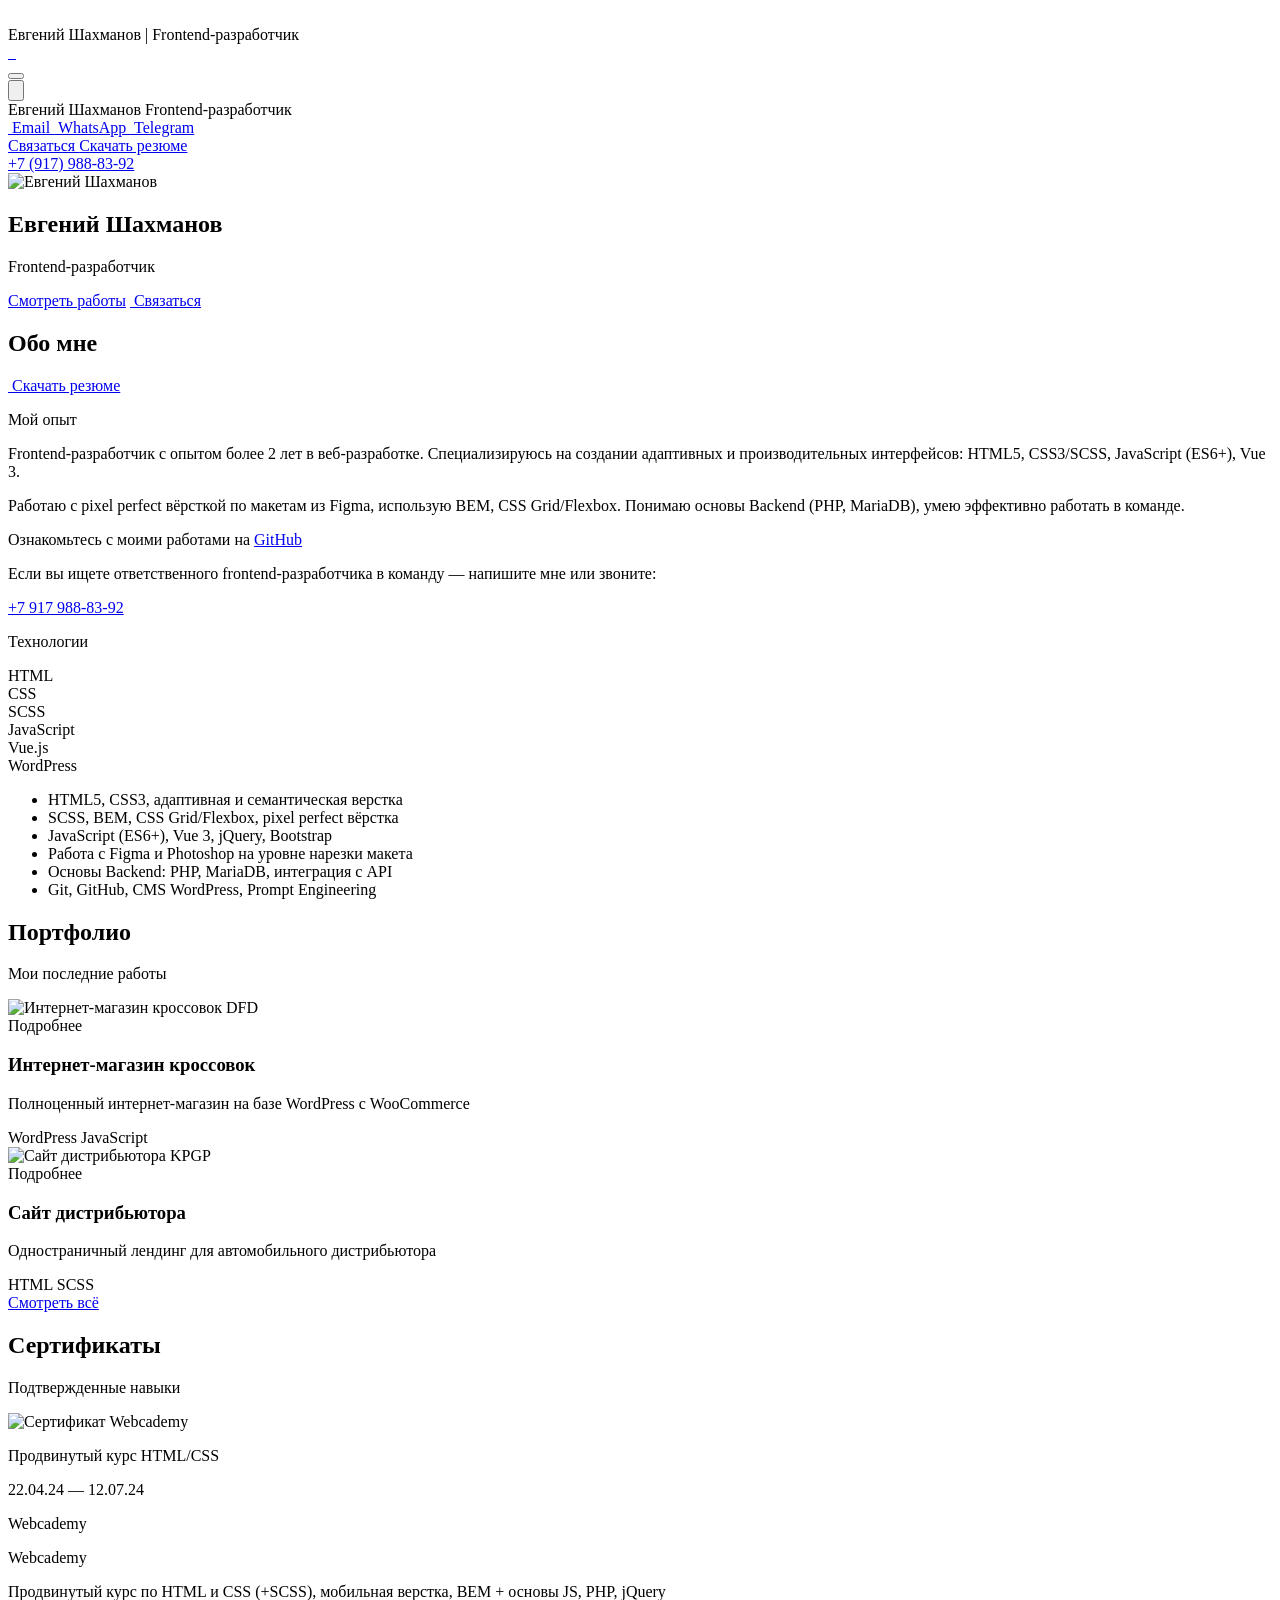
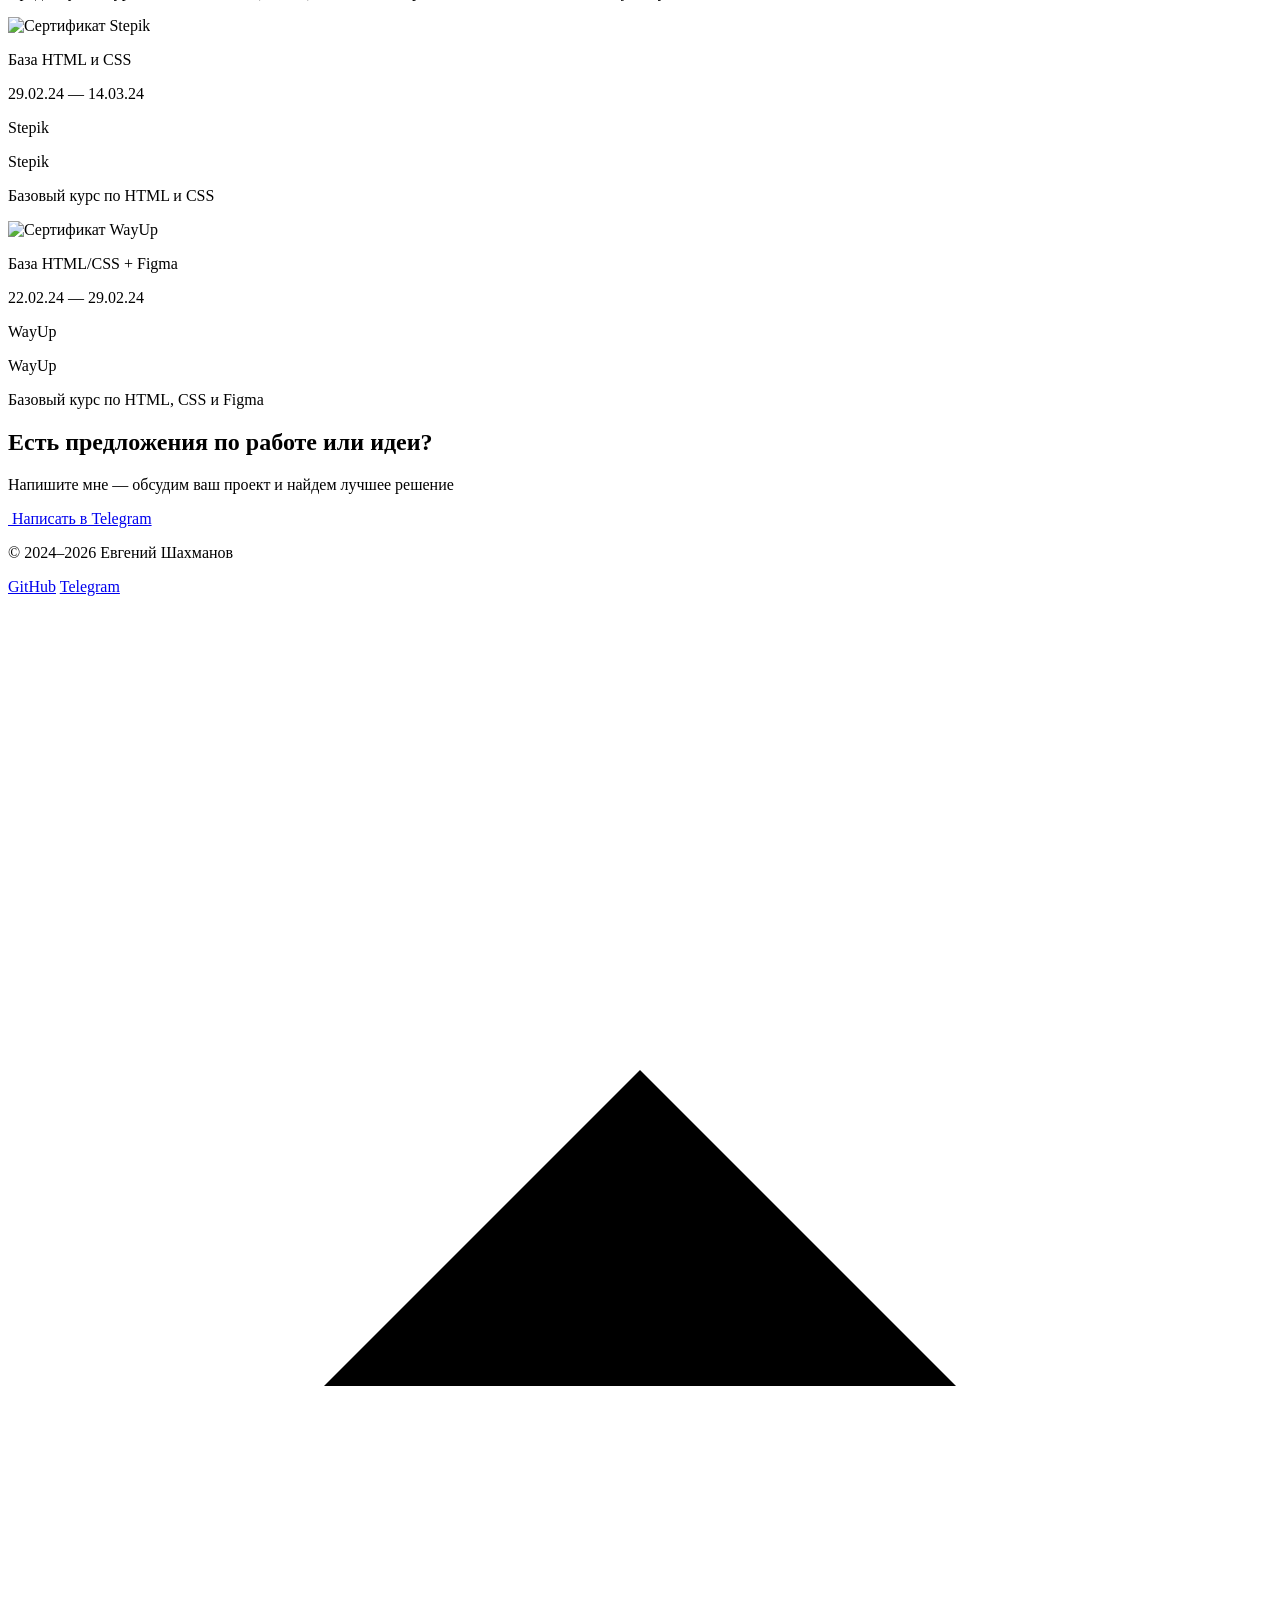
==== index.html @ df3e8de0 "Move portfolio page under demos Made-with: Cursor" ====
<!DOCTYPE html>
<html lang="ru">

<head>
    <meta charset="UTF-8">
    <meta name="viewport" content="width=device-width, initial-scale=1.0">
    <title>Евгений Шахманов | Frontend-разработчик</title>
    <link rel="stylesheet" href="./css/main.css">
    <link rel="icon" type="image/x-icon" href="./img/favicons/favicon.svg">
    <link rel="apple-touch-icon" sizes="180x180" href="./img/favicons/apple-touch-icon.png">
    <meta name="description"
        content="Портфолио frontend-разработчика Евгения Шахманова. Создание сайтов на HTML, CSS, JavaScript и WordPress.">
</head>

<body class="sticky-footer">

    <!-- Header -->
    <header class="header" id="top">
        <div class="container">
            <div class="header-row">
                <div class="header__logo">
                    <img src="./img/favicons/favicon.svg" alt="" class="header__icon">
                    <div class="header__text">
                        <span class="header__name">Евгений Шахманов</span>
                        <span class="header__divider">|</span>
                        <span class="header__role">Frontend-разработчик</span>
                    </div>
                </div>
                <div class="header__socials">
                    <a href="mailto:pudkovee@yandex.ru" target="_blank" aria-label="Email">
                        <img src="./img/icons/email.svg" alt="">
                    </a>
                    <a href="https://wa.me/89179888392" target="_blank" aria-label="WhatsApp">
                        <img src="./img/icons/whatsapp.svg" alt="">
                    </a>
                    <a href="https://t.me/pudkove" target="_blank" aria-label="Telegram">
                        <img src="./img/icons/telegram.svg" alt="">
                    </a>
                </div>
                <button class="burger" id="burgerBtn" aria-label="Открыть меню" aria-expanded="false">
                    <span></span>
                    <span></span>
                    <span></span>
                </button>
            </div>
        </div>
    </header>

    <!-- Мобильное меню -->
    <nav class="mobile-menu" id="mobileMenu" aria-hidden="true">
        <div class="mobile-menu__backdrop" id="menuBackdrop"></div>
        <div class="mobile-menu__content">
            <button class="mobile-menu__close" id="mobileMenuClose" aria-label="Закрыть меню">
                <svg viewBox="0 0 24 24" xmlns="http://www.w3.org/2000/svg">
                    <line x1="18" y1="6" x2="6" y2="18"></line>
                    <line x1="6" y1="6" x2="18" y2="18"></line>
                </svg>
            </button>
            <div class="mobile-menu__header">
                <span class="mobile-menu__name">Евгений Шахманов</span>
                <span class="mobile-menu__role">Frontend-разработчик</span>
            </div>
            <div class="mobile-menu__socials">
                <a href="mailto:pudkovee@yandex.ru" class="mobile-menu__link">
                    <img src="./img/icons/email.svg" alt="">
                    Email
                </a>
                <a href="https://wa.me/89179888392" target="_blank" class="mobile-menu__link">
                    <img src="./img/icons/whatsapp.svg" alt="">
                    WhatsApp
                </a>
                <a href="https://t.me/pudkove" target="_blank" class="mobile-menu__link">
                    <img src="./img/icons/telegram.svg" alt="">
                    Telegram
                </a>
            </div>
            <div class="mobile-menu__actions">
                <a href="https://t.me/pudkove" target="_blank" class="btn-blue">
                    Связаться
                </a>
                <a href="./resume.pdf" download class="btn-outline mobile-resume-btn" target="_blank">
                    Скачать резюме
                </a>
            </div>
            <div class="mobile-menu__phone">
                <a href="tel:+79179888392">+7 (917) 988-83-92</a>
            </div>
        </div>
    </nav>

    <main class="main">
        <!-- Hero -->
        <section class="hero">
            <div class="container">
                <div class="hero__content">
                    <img src="./img/avatar.jpg" alt="Евгений Шахманов" class="hero__avatar">
                    <h1 class="hero__name">Евгений Шахманов</h1>
                    <p class="hero__role">Frontend-разработчик</p>
                    <p class="hero__tagline" id="heroTagline"></p>
                    <div class="hero__actions">
                        <a href="#portfolio" class="btn-blue">Смотреть работы</a>
                        <a href="https://t.me/pudkove" target="_blank" class="btn-outline">
                            <img src="./img/icons/telegram.svg" alt="">
                            Связаться
                        </a>
                    </div>
                </div>
            </div>
        </section>

        <!-- About -->
        <section class="about" id="about">
            <div class="container">
                <div class="about__header-row animate-on-scroll">
                    <h2 class="about__title title">Обо мне</h2>
                    <a href="./resume.pdf" class="btn-resume" target="_blank" download>
                        <img src="./img/icons/resume.svg" alt="">
                        Скачать резюме
                    </a>
                </div>
                <div class="about__content">
                    <div class="about__card animate-on-scroll">
                        <p class="about__subtitle">Мой опыт</p>
                        <div class="about__text">
                            <p>Frontend-разработчик с опытом более 2 лет в веб-разработке. Специализируюсь на создании
                                адаптивных и производительных интерфейсов: HTML5, CSS3/SCSS, JavaScript (ES6+), Vue 3.
                            </p>
                            <p>Работаю с pixel perfect вёрсткой по макетам из Figma, использую BEM, CSS Grid/Flexbox.
                                Понимаю основы Backend (PHP, MariaDB), умею эффективно работать в команде.</p>
                            <p>Ознакомьтесь с моими работами на <a href="https://github.com/EvgenyWeb64"
                                    target="_blank">GitHub</a></p>
                            <p>Если вы ищете ответственного frontend-разработчика в команду — напишите
                                мне или звоните:</p>
                            <p>
                                <a href="tel:+79179888392">+7 917 988-83-92</a>
                            </p>
                        </div>
                    </div>
                    <div class="about__card about__card--skills animate-on-scroll">
                        <p class="about__subtitle">Технологии</p>
                        <div class="about__specs">
                            <div class="spec__item spec__item--html">HTML</div>
                            <div class="spec__item spec__item--css">CSS</div>
                            <div class="spec__item spec__item--scss">SCSS</div>
                            <div class="spec__item spec__item--js">JavaScript</div>
                            <div class="spec__item spec__item--vue">Vue.js</div>
                            <div class="spec__item spec__item--wp">WordPress</div>
                        </div>
                        <ul class="about__skills-list">
                            <li>HTML5, CSS3, адаптивная и семантическая верстка</li>
                            <li>SCSS, BEM, CSS Grid/Flexbox, pixel perfect вёрстка</li>
                            <li>JavaScript (ES6+), Vue 3, jQuery, Bootstrap</li>
                            <li>Работа с Figma и Photoshop на уровне нарезки макета</li>
                            <li>Основы Backend: PHP, MariaDB, интеграция с API</li>
                            <li>Git, GitHub, CMS WordPress, Prompt Engineering</li>
                        </ul>
                    </div>
                </div>
            </div>
        </section>

        <!-- Portfolio -->
        <section class="portfolio" id="portfolio">
            <div class="container">
                <div class="portfolio__header animate-on-scroll">
                    <h2 class="portfolio__title title">Портфолио</h2>
                    <p class="section-subtitle">Мои последние работы</p>
                </div>
                <div class="portfolio__grid">
                    <!-- DFD -->
                    <a data-modal-target="modal-dfd" class="project-card animate-on-scroll">
                        <div class="project-card__header">
                            <div class="project-card__img">
                                <img src="./img/portfolio/dfd.jpg" alt="Интернет-магазин кроссовок DFD">
                            </div>
                            <div class="project-card__overlay">
                                <span class="project-card__badge">Подробнее</span>
                            </div>
                        </div>
                        <div class="project-card__body">
                            <h3 class="project-card__title">Интернет-магазин кроссовок</h3>
                            <p class="project-card__desc">Полноценный интернет-магазин на базе WordPress с WooCommerce
                            </p>
                            <div class="project-card__tags">
                                <span class="tag">WordPress</span>
                                <span class="tag">JavaScript</span>
                            </div>
                        </div>
                    </a>

                    <!-- KPGP -->
                    <a data-modal-target="modal-kpgp" class="project-card animate-on-scroll">
                        <div class="project-card__header">
                            <div class="project-card__img">
                                <img src="./img/portfolio/kpgp.jpg" alt="Сайт дистрибьютора KPGP">
                            </div>
                            <div class="project-card__overlay">
                                <span class="project-card__badge">Подробнее</span>
                            </div>
                        </div>
                        <div class="project-card__body">
                            <h3 class="project-card__title">Сайт дистрибьютора</h3>
                            <p class="project-card__desc">Одностраничный лендинг для автомобильного дистрибьютора</p>
                            <div class="project-card__tags">
                                <span class="tag">HTML</span>
                                <span class="tag">SCSS</span>
                            </div>
                        </div>
                    </a>
                </div>

                <div class="portfolio__actions">
                    <a href="./demos/index.html" class="btn-outline">Смотреть всё</a>
                </div>
            </div>
        </section>

        <!-- Certificates -->
        <section class="certificates" id="certificates">
            <div class="container">
                <div class="certificates__header animate-on-scroll">
                    <h2 class="certificates__title title">Сертификаты</h2>
                    <p class="section-subtitle">Подтвержденные навыки</p>
                </div>
                <div class="certificates__grid">
                    <!-- Webcademy -->
                    <div class="certificate-card animate-on-scroll" data-modal-target="modal-webcademy">
                        <div class="certificate-card__img">
                            <img src="./img/certificates/webcademy.png" alt="Сертификат Webcademy">
                            <div class="certificate-card__overlay">
                                <p class="certificate-card__name">Продвинутый курс HTML/CSS</p>
                                <p class="certificate-card__date">22.04.24 — 12.07.24</p>
                                <p class="certificate-card__school">Webcademy</p>
                            </div>
                        </div>
                        <div class="certificate-card__body">
                            <p class="certificate-card__school-name">Webcademy</p>
                            <p class="certificate-card__desc">Продвинутый курс по HTML и CSS (+SCSS), мобильная верстка,
                                BEM + основы JS, PHP, jQuery</p>
                        </div>
                    </div>

                    <!-- Stepik -->
                    <div class="certificate-card animate-on-scroll" data-modal-target="modal-stepik">
                        <div class="certificate-card__img">
                            <img src="./img/certificates/stepik.jpg" alt="Сертификат Stepik">
                            <div class="certificate-card__overlay">
                                <p class="certificate-card__name">База HTML и CSS</p>
                                <p class="certificate-card__date">29.02.24 — 14.03.24</p>
                                <p class="certificate-card__school">Stepik</p>
                            </div>
                        </div>
                        <div class="certificate-card__body">
                            <p class="certificate-card__school-name">Stepik</p>
                            <p class="certificate-card__desc">Базовый курс по HTML и CSS</p>
                        </div>
                    </div>

                    <!-- WayUp -->
                    <div class="certificate-card animate-on-scroll" data-modal-target="modal-wayup">
                        <div class="certificate-card__img">
                            <img src="./img/certificates/wayup.jpg" alt="Сертификат WayUp">
                            <div class="certificate-card__overlay">
                                <p class="certificate-card__name">База HTML/CSS + Figma</p>
                                <p class="certificate-card__date">22.02.24 — 29.02.24</p>
                                <p class="certificate-card__school">WayUp</p>
                            </div>
                        </div>
                        <div class="certificate-card__body">
                            <p class="certificate-card__school-name">WayUp</p>
                            <p class="certificate-card__desc">Базовый курс по HTML, CSS и Figma</p>
                        </div>
                    </div>
                </div>
            </div>
        </section>

        <!-- CTA -->
        <section class="cta">
            <div class="container">
                <div class="cta__wrapper animate-on-scroll">
                    <div class="cta__content">
                        <h2 class="cta__title">Есть предложения по работе или идеи?</h2>
                        <p class="cta__text">Напишите мне — обсудим ваш проект и найдем лучшее решение</p>
                        <a href="https://t.me/pudkove" target="_blank" class="btn-blue">
                            <img src="./img/btns/telegram.svg" alt="">
                            Написать в Telegram
                        </a>
                    </div>
                </div>
            </div>
        </section>
    </main>

    <!-- Footer -->
    <footer class="footer">
        <div class="container">
            <div class="footer__content">
                <p class="footer__copyright">© 2024–2026 Евгений Шахманов</p>
                <div class="footer__links">
                    <a href="https://github.com/EvgenyWeb64" target="_blank">GitHub</a>
                    <a href="https://t.me/pudkove" target="_blank">Telegram</a>
                </div>
            </div>
        </div>
    </footer>

    <!-- Модальные окна -->

    <!-- Modal: KPGP -->
    <div class="modal" id="modal-kpgp" data-original-parent="body" style="display: none;">
        <div class="modal__img">
            <img src="./img/portfolio/kpgp.jpg" alt="KPGP">
        </div>
        <div class="modal__content">
            <h2 class="modal__title">Сайт дистрибьютора KPGP</h2>
            <div class="modal__text">
                <p>Верстка лендинга. Одностраничный сайт для дистрибьютора автомобильных запчастей.</p>
                <p>Форма обратной связи, использование flex-box, адаптация под мобильные устройства.</p>
            </div>
            <div class="modal__tags">
                <span class="tag">HTML</span>
                <span class="tag">SCSS</span>
            </div>
            <div class="modal__btns">
                <a href="https://kpgp.net" target="_blank" class="btn-link">
                    <img src="./img/icons/link.svg" alt="">
                    Смотреть демо
                </a>
                <a href="https://github.com/EvgenyWeb64/kpgp" target="_blank" class="btn-link">
                    <img src="./img/icons/github.svg" alt="">
                    GitHub проекта
                </a>
            </div>
        </div>
    </div>

    <!-- Modal: DFD -->
    <div class="modal" id="modal-dfd" data-original-parent="body" style="display: none;">
        <div class="modal__img">
            <img src="./img/portfolio/dfd.jpg" alt="DFD">
        </div>
        <div class="modal__content">
            <h2 class="modal__title">Интернет-магазин кроссовок и одежды</h2>
            <div class="modal__text">
                <p>Полная настройка интернет-магазина на базе WordPress, подключение WooCommerce.</p>
                <p>Настройка хостинга, подключение SSL-сертификата, настройка почты и автоматической отправки сообщений,
                    настройка платежей и доставки, загрузка и настройка каталога товаров, настройка страниц через
                    Elementor, работа с плагинами, дополнительная настройка функционала через скрипты JS.</p>
            </div>
            <div class="modal__tags">
                <span class="tag">WordPress</span>
                <span class="tag">JavaScript</span>
            </div>
            <div class="modal__btns">
                <a href="https://dfdmarket.ru" target="_blank" class="btn-link">
                    <img src="./img/icons/link.svg" alt="">
                    Смотреть демо
                </a>
            </div>
        </div>
    </div>

    <!-- Modal: Webcademy -->
    <div class="modal modal--certificate" id="modal-webcademy" data-original-parent="body" style="display: none;">
        <div class="modal__img">
            <img src="./img/certificates/webcademy.png" alt="Webcademy">
        </div>
    </div>

    <!-- Modal: Stepik -->
    <div class="modal modal--certificate" id="modal-stepik" data-original-parent="body" style="display: none;">
        <div class="modal__img">
            <img src="./img/certificates/stepik.jpg" alt="Stepik">
        </div>
    </div>

    <!-- Modal: WayUp -->
    <div class="modal modal--certificate" id="modal-wayup" data-original-parent="body" style="display: none;">
        <div class="modal__img">
            <img src="./img/certificates/wayup.jpg" alt="WayUp">
        </div>
    </div>

    <!-- Кнопка НАВЕРХ -->
    <a href="#top" class="top-link" id="scrollToTopBtn" aria-label="Наверх">
        <svg viewBox="0 0 24 24" xmlns="http://www.w3.org/2000/svg">
            <polyline points="18 15 12 9 6 15"></polyline>
        </svg>
    </a>

    <!-- Скрипты -->
    <script src="./js/scrollToTop.js"></script>
    <script src="./js/main.js"></script>

</body>

</html>
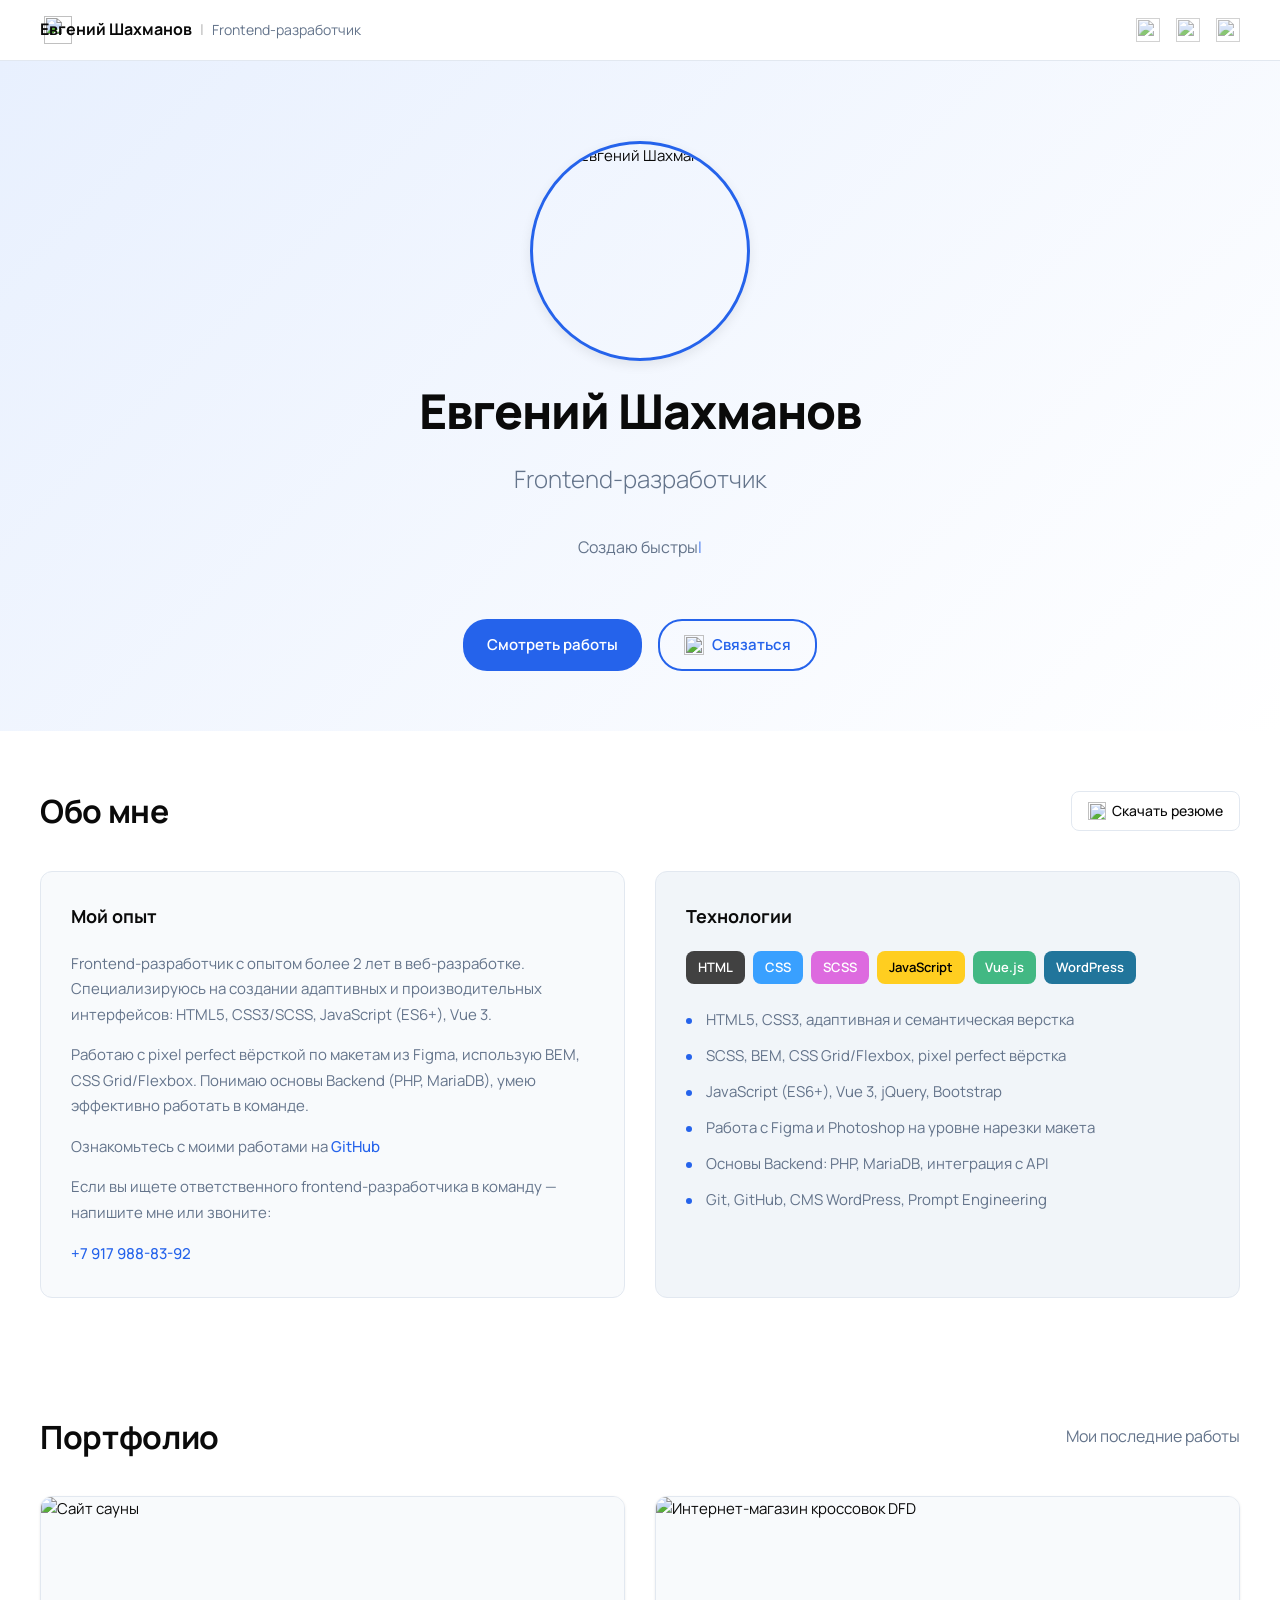
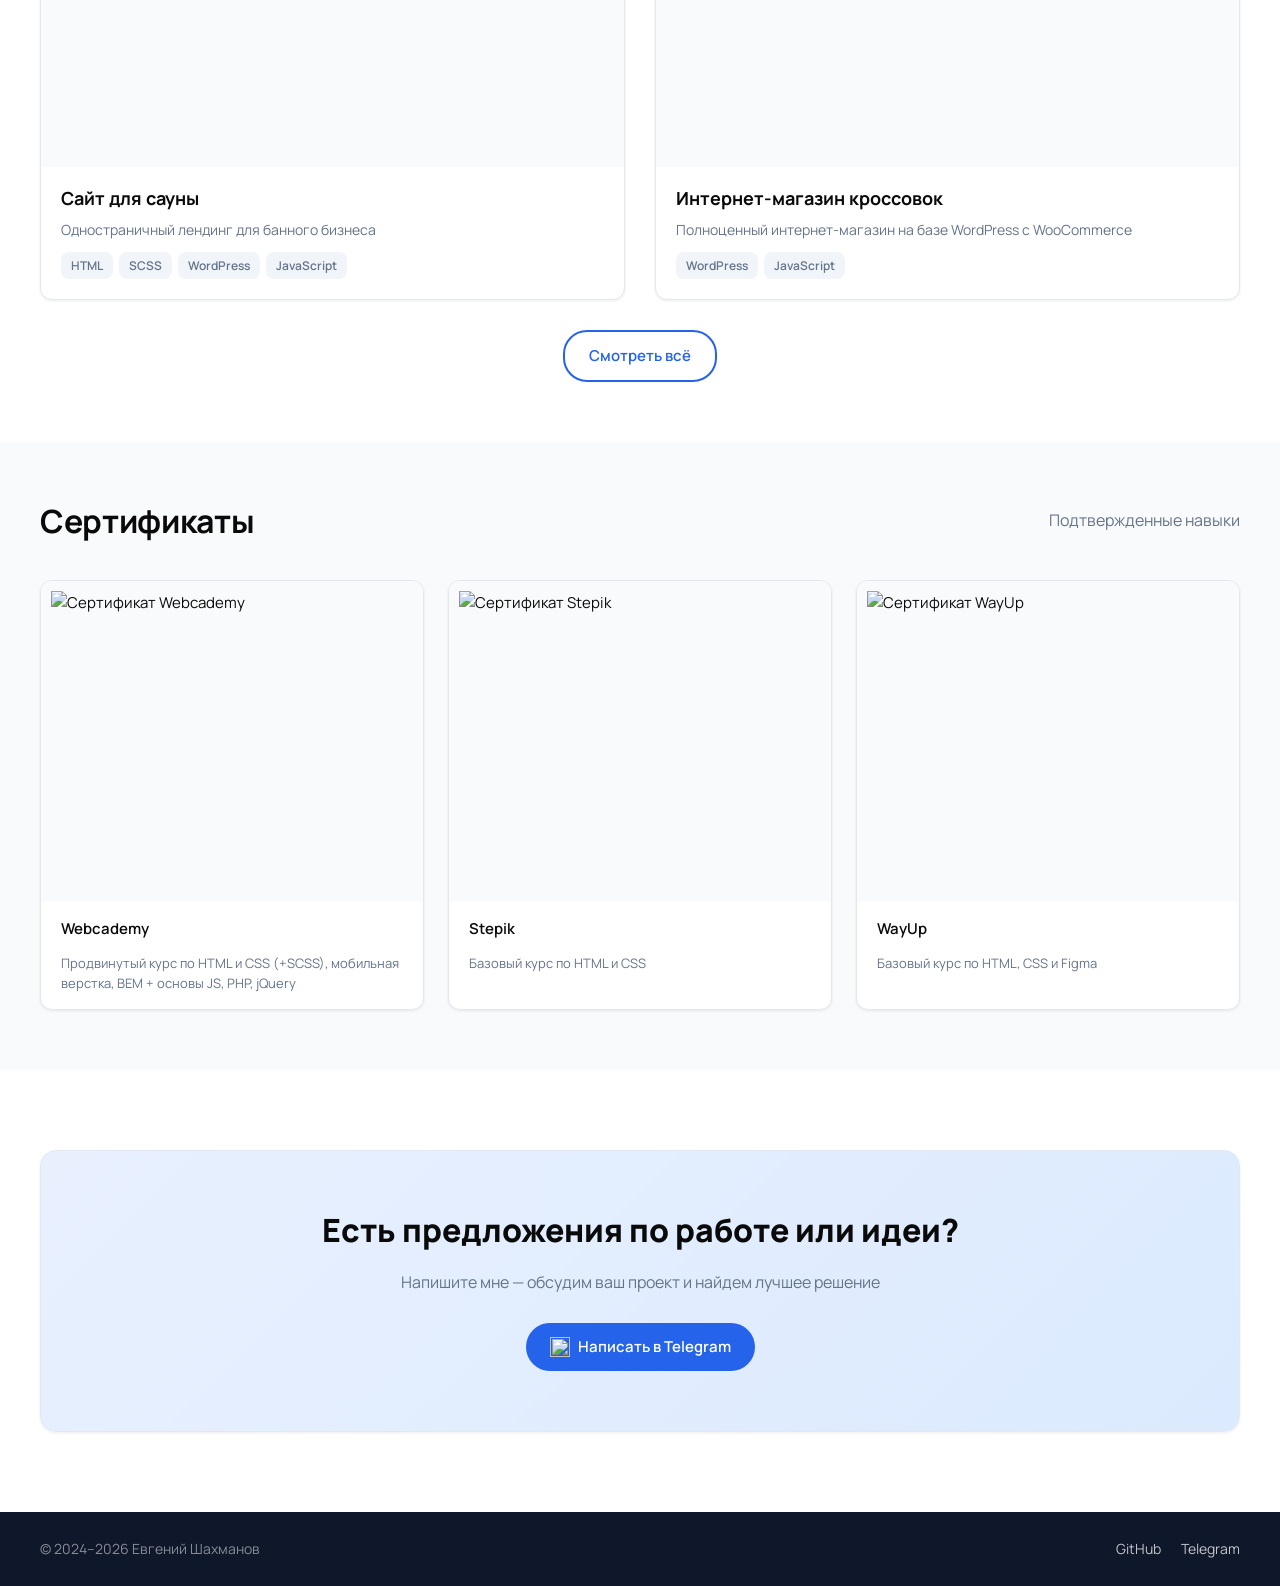
==== commit a66a60d9: "Небольшие визуальные правки и fix ьщбильного меню" ====
--- a/index.html
+++ b/index.html
@@ -18,14 +18,14 @@
     <header class="header" id="top">
         <div class="container">
             <div class="header-row">
-                <div class="header__logo">
+                <a href="../index.html" class="header__logo">
                     <img src="./img/favicons/favicon.svg" alt="" class="header__icon">
                     <div class="header__text">
                         <span class="header__name">Евгений Шахманов</span>
                         <span class="header__divider">|</span>
                         <span class="header__role">Frontend-разработчик</span>
                     </div>
-                </div>
+                </a>
                 <div class="header__socials">
                     <a href="mailto:pudkovee@yandex.ru" target="_blank" aria-label="Email">
                         <img src="./img/icons/email.svg" alt="">
@@ -78,12 +78,12 @@
                 <a href="https://t.me/pudkove" target="_blank" class="btn-blue">
                     Связаться
                 </a>
-                <a href="./resume.pdf" download class="btn-outline mobile-resume-btn" target="_blank">
+                <a href="./resume.pdf" target="_blank" class="btn-outline mobile-resume-btn" target="_blank">
                     Скачать резюме
                 </a>
             </div>
             <div class="mobile-menu__phone">
-                <a href="tel:+79179888392">+7 (917) 988-83-92</a>
+                <a href="tel:+79179888392">+7 917 988-83-92</a>
             </div>
         </div>
     </nav>
@@ -113,7 +113,7 @@
             <div class="container">
                 <div class="about__header-row animate-on-scroll">
                     <h2 class="about__title title">Обо мне</h2>
-                    <a href="./resume.pdf" class="btn-resume" target="_blank" download>
+                    <a href="./resume.pdf" class="btn-resume" target="_blank">
                         <img src="./img/icons/resume.svg" alt="">
                         Скачать резюме
                     </a>
@@ -167,6 +167,28 @@
                     <p class="section-subtitle">Мои последние работы</p>
                 </div>
                 <div class="portfolio__grid">
+                    <!-- KPGP -->
+                    <a data-modal-target="modal-sauna" class="project-card animate-on-scroll">
+                        <div class="project-card__header">
+                            <div class="project-card__img">
+                                <img src="./img/portfolio/sauna.jpg" alt="Сайт сауны">
+                            </div>
+                            <div class="project-card__overlay">
+                                <span class="project-card__badge">Подробнее</span>
+                            </div>
+                        </div>
+                        <div class="project-card__body">
+                            <h3 class="project-card__title">Сайт для сауны</h3>
+                            <p class="project-card__desc">Одностраничный лендинг для банного бизнеса</p>
+                            <div class="project-card__tags">
+                                <span class="tag">HTML</span>
+                                <span class="tag">SCSS</span>
+                                <span class="tag">WordPress</span>
+                                <span class="tag">JavaScript</span>
+                            </div>
+                        </div>
+                    </a>
+
                     <!-- DFD -->
                     <a data-modal-target="modal-dfd" class="project-card animate-on-scroll">
                         <div class="project-card__header">
@@ -189,7 +211,7 @@
                     </a>
 
                     <!-- KPGP -->
-                    <a data-modal-target="modal-kpgp" class="project-card animate-on-scroll">
+                    <!-- <a data-modal-target="modal-kpgp" class="project-card animate-on-scroll">
                         <div class="project-card__header">
                             <div class="project-card__img">
                                 <img src="./img/portfolio/kpgp.jpg" alt="Сайт дистрибьютора KPGP">
@@ -206,7 +228,7 @@
                                 <span class="tag">SCSS</span>
                             </div>
                         </div>
-                    </a>
+                    </a> -->
                 </div>
 
                 <div class="portfolio__actions">
@@ -307,29 +329,29 @@
 
     <!-- Модальные окна -->
 
-    <!-- Modal: KPGP -->
-    <div class="modal" id="modal-kpgp" data-original-parent="body" style="display: none;">
+    <!-- Modal: Sauna -->
+    <div class="modal" id="modal-sauna" data-original-parent="body" style="display: none;">
         <div class="modal__img">
-            <img src="./img/portfolio/kpgp.jpg" alt="KPGP">
+            <img src="./img/portfolio/sauna.jpg" alt="Сауна Легкий пар">
         </div>
         <div class="modal__content">
-            <h2 class="modal__title">Сайт дистрибьютора KPGP</h2>
+            <h2 class="modal__title">Сайт для сауны</h2>
             <div class="modal__text">
-                <p>Верстка лендинга. Одностраничный сайт для дистрибьютора автомобильных запчастей.</p>
-                <p>Форма обратной связи, использование flex-box, адаптация под мобильные устройства.</p>
+                <p>Верстка лендинга. Одностраничный сайт для для банного бизнеса.</p>
+                <p>Верстка страницы по макету из Figma. Форма обратной связи, использование flex-box, адаптация под
+                    мобильные устройства. Дальнейшая настройка сайта через WordPress - перенос верстки на движок,
+                    настройка админ панели для управления контентом на сайте. Базовая SEO оптимизация.</p>
             </div>
             <div class="modal__tags">
                 <span class="tag">HTML</span>
                 <span class="tag">SCSS</span>
+                <span class="tag">WordPress</span>
+                <span class="tag">JavaScript</span>
             </div>
             <div class="modal__btns">
-                <a href="https://kpgp.net" target="_blank" class="btn-link">
+                <a href="https://sauna9569796.ru/" target="_blank" class="btn-link">
                     <img src="./img/icons/link.svg" alt="">
                     Смотреть демо
-                </a>
-                <a href="https://github.com/EvgenyWeb64/kpgp" target="_blank" class="btn-link">
-                    <img src="./img/icons/github.svg" alt="">
-                    GitHub проекта
                 </a>
             </div>
         </div>
--- a/css/main.css
+++ b/css/main.css
@@ -0,0 +1 @@
+@import"https://fonts.googleapis.com/css?family=Manrope:300,400,500,600,700,800";*{padding:0px;margin:0px;border:none}*,*::before,*::after{box-sizing:border-box}a,a:link,a:visited{text-decoration:none}a:hover{text-decoration:none}aside,nav,footer,header,section,main{display:block}h1,h2,h3,h4,h5,h6,p{font-size:inherit;font-weight:inherit}ul,ul li{list-style:none}img{vertical-align:top}img,svg{max-width:100%;height:auto}address{font-style:normal}input,textarea,button,select{font-family:inherit;font-size:inherit;color:inherit;background-color:rgba(0,0,0,0)}input::-ms-clear{display:none}button,input[type=submit]{display:inline-block;box-shadow:none;background-color:rgba(0,0,0,0);background:none;cursor:pointer}input:focus,input:active,button:focus,button:active{outline:none}button::-moz-focus-inner{padding:0;border:0}label{cursor:pointer}legend{display:block}html{scroll-behavior:smooth;overflow-x:hidden}:root{--font-family: 'Manrope', sans-serif;--color-primary: #0a0a0a;--color-secondary: #64748b;--color-accent: #2563eb;--color-accent-hover: #1d4ed8;--color-bg: #ffffff;--color-bg-alt: #f8fafc;--color-bg-skills: #f1f5f9;--color-bg-cta: #f8fafc;--color-footer: #0f172a;--color-border: #e2e8f0;--color-tags: #64748b;--badge-html: #414141;--badge-css: #39a0ff;--badge-scss: #dd6adf;--badge-js: #ffce20;--badge-wp: #21759b;--radius-sm: 8px;--radius-md: 12px;--radius-lg: 16px;--radius-xl: 24px;--shadow-sm: 0 1px 3px rgba(0, 0, 0, 0.08);--shadow-md: 0 4px 12px rgba(0, 0, 0, 0.08);--shadow-lg: 0 12px 40px rgba(0, 0, 0, 0.12);--shadow-hover: 0 8px 24px rgba(0, 0, 0, 0.12);--transition-fast: 0.15s ease;--transition-base: 0.25s ease;--transition-slow: 0.4s ease}body{font-family:var(--font-family);font-size:15px;line-height:1.6;color:var(--color-primary);background-color:var(--color-bg);-webkit-font-smoothing:antialiased;-moz-osx-font-smoothing:grayscale}a,a:link,a:visited{color:var(--color-accent);text-decoration:none;transition:color var(--transition-fast)}a:hover,a:link:hover,a:visited:hover{color:var(--color-accent-hover)}a:focus,button:focus{outline-offset:2px;outline:2px solid var(--color-accent);outline-style:auto}p+p{margin-top:1em}img{max-width:100%;height:auto;display:block}.container{max-width:1230px;padding:0 15px;margin:0 auto}@media(max-width: 1230px){.container{width:768px}}@media(max-width: 788px){.container{width:100%}}@media(max-width: 1230px){.container--tablet-fluid{width:auto}}@media(max-width: 788px){.container--mobile-fluid{width:auto}}html,body{min-height:100vh}.sticky-footer{display:flex;flex-direction:column}.footer{margin-top:auto}.header{padding:16px 0;background-color:var(--color-bg);border-bottom:1px solid var(--color-border);position:sticky;top:0;z-index:100;backdrop-filter:blur(8px);background-color:hsla(0,0%,100%,.95)}@media(max-width: 788px){.header{padding:12px 0}}.header-row{display:flex;justify-content:space-between;align-items:center;column-gap:30px}.header__logo{flex-shrink:0;display:flex;align-items:center;gap:10px}@media(max-width: 788px){.header__logo{padding-left:4px}}.header__icon{width:28px;height:28px;flex-shrink:0;display:block;max-width:none;max-height:none;margin-left:4px}.header__text{display:flex;align-items:baseline;gap:8px;opacity:0;transform:translateX(-10px);transition:opacity var(--transition-base),transform var(--transition-base);position:absolute;pointer-events:none}.header--scrolled .header__text{opacity:1;position:relative;pointer-events:all;transform:translateX(0)}@media(max-width: 788px){.header__text{display:none !important}}.header__name{font-weight:700;font-size:16px;line-height:1;color:var(--color-primary);white-space:nowrap}.header__divider{color:var(--color-primary);font-weight:400;opacity:.3}.header__role{font-size:14px;color:var(--color-secondary);font-weight:400;white-space:nowrap}@media(max-width: 788px){.header__role{font-size:13px}}.header__socials{display:flex;align-items:center;gap:16px}.header__socials img{width:24px;height:24px;transition:transform var(--transition-base),opacity var(--transition-fast);opacity:.7}.header__socials img:hover{transform:scale(1.1);opacity:1}@media(max-width: 788px){.header__socials{display:none}}.burger{display:none;flex-direction:column;justify-content:center;align-items:center;gap:5px;width:40px;height:40px;background:rgba(0,0,0,0);border:none;cursor:pointer;padding:8px;border-radius:var(--radius-sm);transition:background-color var(--transition-fast)}.burger:hover{background-color:var(--color-bg-alt)}.burger span{display:block;width:22px;height:2px;background-color:var(--color-primary);border-radius:2px;transition:transform var(--transition-base),opacity var(--transition-base)}.burger.burger--active span:nth-child(1){transform:translateY(7px) rotate(45deg)}.burger.burger--active span:nth-child(2){opacity:0}.burger.burger--active span:nth-child(3){transform:translateY(-7px) rotate(-45deg)}@media(max-width: 788px){.burger{display:flex}}.mobile-menu{position:fixed;inset:0;z-index:999;visibility:hidden;opacity:0;pointer-events:none;transition:visibility var(--transition-base),opacity var(--transition-base)}.mobile-menu.mobile-menu--active{visibility:visible;opacity:1;pointer-events:all}.mobile-menu__backdrop{position:absolute;inset:0;background-color:rgba(0,0,0,.5);backdrop-filter:blur(4px)}.mobile-menu__content{position:absolute;top:0;right:0;width:300px;max-width:85%;height:100%;background-color:var(--color-bg);box-shadow:var(--shadow-lg);padding:20px 24px 24px;display:flex;flex-direction:column;transform:translateX(100%);transition:transform var(--transition-base)}.mobile-menu--active .mobile-menu__content{transform:translateX(0)}.mobile-menu__close{position:absolute;top:16px;right:16px;width:36px;height:36px;display:flex;justify-content:center;align-items:center;background:rgba(0,0,0,0);border:none;cursor:pointer;padding:0}.mobile-menu__close svg{width:22px;height:22px;stroke:var(--color-secondary);stroke-width:2;stroke-linecap:round;transition:stroke var(--transition-fast)}.mobile-menu__close:hover svg{stroke:var(--color-primary)}.mobile-menu__header{display:flex;flex-direction:column;gap:4px;margin-top:36px;margin-bottom:32px;padding-bottom:20px;border-bottom:1px solid var(--color-border)}.mobile-menu__name{font-weight:700;font-size:18px;color:var(--color-primary)}.mobile-menu__role{font-size:14px;color:var(--color-secondary)}.mobile-menu__socials{display:flex;flex-direction:column;gap:4px;margin-bottom:24px}.mobile-menu__link{display:flex;align-items:center;gap:12px;padding:12px 14px;border-radius:var(--radius-sm);color:var(--color-primary);font-size:15px;font-weight:500;transition:background-color var(--transition-fast)}.mobile-menu__link:hover{background-color:var(--color-bg-alt)}.mobile-menu__link img{width:20px;height:20px}.mobile-menu__actions{display:flex;flex-direction:column;gap:10px;margin-bottom:32px}.mobile-menu__actions .btn-blue,.mobile-menu__actions .btn-outline{width:100%;justify-content:center}.mobile-menu__phone{margin-top:auto;text-align:center;padding-top:20px;border-top:1px solid var(--color-border)}.mobile-menu__phone a{font-size:16px;font-weight:600;color:var(--color-primary)}.mobile-resume-btn{padding:10px 20px;font-size:14px}.hero{padding:80px 0 60px;background:linear-gradient(135deg, #e8f0fe 0%, var(--color-bg) 100%)}@media(max-width: 1230px){.hero{padding:60px 0 40px}}@media(max-width: 788px){.hero{padding:40px 0 30px}}.hero__content{display:flex;flex-direction:column;align-items:center;text-align:center;gap:24px}.hero__avatar{width:220px;height:220px;border-radius:50%;object-fit:cover;border:3px solid var(--color-accent);box-shadow:var(--shadow-md)}.hero__name{font-size:48px;font-weight:800;line-height:1.1;letter-spacing:-0.02em}@media(max-width: 1230px){.hero__name{font-size:40px}}@media(max-width: 788px){.hero__name{font-size:32px}}.hero__role{font-size:24px;font-weight:300;color:var(--color-secondary);line-height:1.4}@media(max-width: 1230px){.hero__role{font-size:20px}}@media(max-width: 788px){.hero__role{font-size:18px}}.hero__tagline{font-size:16px;color:var(--color-secondary);max-width:500px;line-height:1.6;min-height:51.2px;opacity:0;transition:opacity .4s ease}.hero__tagline.typing{opacity:1}@media(max-width: 788px){.hero__tagline{font-size:15px;min-height:72px}}.typing__cursor{display:inline-block;animation:typingBlink .7s step-end infinite;color:var(--color-accent);font-weight:300}@keyframes typingBlink{0%,100%{opacity:1}50%{opacity:0}}.hero__actions{display:flex;flex-wrap:wrap;justify-content:center;gap:16px;margin-top:8px}.hero__content{opacity:0;transform:translateY(20px);animation:heroFadeIn .6s ease forwards}@keyframes heroFadeIn{to{opacity:1;transform:translateY(0)}}.about{padding:60px 0}@media(max-width: 1230px){.about{padding:50px 0}}@media(max-width: 788px){.about{padding:40px 0}}.about__header-row{display:flex;justify-content:space-between;align-items:center;margin-bottom:40px}@media(max-width: 788px){.about__header-row{flex-direction:column;align-items:flex-start;gap:16px;margin-bottom:30px}}.about__title{margin:0}.about__content{display:grid;grid-template-columns:1fr 1fr;gap:30px}@media(max-width: 788px){.about__content{grid-template-columns:1fr;gap:40px}}.about__card{padding:30px;border-radius:var(--radius-md);background-color:var(--color-bg-alt);border:1px solid var(--color-border)}@media(max-width: 1230px){.about__card{padding:24px}}@media(max-width: 788px){.about__card{padding:20px}}.about__card--skills{background-color:var(--color-bg-skills)}.about__subtitle{font-size:18px;font-weight:700;margin-bottom:20px}.about__text{line-height:1.7;color:var(--color-secondary)}.about__text p:last-child{font-size:15px;font-weight:600;color:var(--color-primary);margin-top:16px}.about__text a{font-weight:500}.about__specs{display:flex;flex-wrap:wrap;gap:8px;font-family:var(--font-family);font-weight:600;font-size:13px;color:#fff;margin-bottom:24px;cursor:pointer}.spec__item{padding:6px 12px;border-radius:var(--radius-sm);transition:transform var(--transition-fast)}.spec__item--html{background-color:var(--badge-html);animation:specsWave 3s ease-in-out infinite;animation-delay:0s}.spec__item--css{background-color:var(--badge-css);animation:specsWave 3s ease-in-out infinite;animation-delay:.25s}.spec__item--scss{background-color:var(--badge-scss);animation:specsWave 3s ease-in-out infinite;animation-delay:.5s}.spec__item--js{background-color:var(--badge-js);color:#000;animation:specsWave 3s ease-in-out infinite;animation-delay:.75s}.spec__item--vue{background-color:#42b883;animation:specsWave 3s ease-in-out infinite;animation-delay:1s}.spec__item--wp{background-color:var(--badge-wp);animation:specsWave 3s ease-in-out infinite;animation-delay:1.25s}@keyframes specsWave{0%,8%,100%{transform:translateY(0)}4%{transform:translateY(-2px)}}.about__skills-list{padding-left:0;margin:0;list-style:none;display:flex;flex-direction:column;gap:12px}.about__skills-list li{position:relative;padding-left:20px;line-height:1.6;color:var(--color-secondary)}.about__skills-list li::before{content:"";position:absolute;left:0;top:10px;width:6px;height:6px;background-color:var(--color-accent);border-radius:50%}.portfolio{padding:60px 0;scroll-margin-top:50px}@media(max-width: 1230px){.portfolio{padding:50px 0}}@media(max-width: 788px){.portfolio{padding:40px 0}}.portfolio__header{display:flex;justify-content:space-between;align-items:center;margin-bottom:40px}@media(max-width: 788px){.portfolio__header{flex-direction:column;align-items:flex-start;gap:16px;margin-bottom:30px}}.portfolio__title{margin:0}.portfolio__grid{display:grid;grid-template-columns:repeat(2, 1fr);gap:30px}@media(max-width: 788px){.portfolio__grid{grid-template-columns:1fr;gap:24px}}.portfolio__actions{display:flex;justify-content:center;margin-top:30px}.cta{padding:80px 0}@media(max-width: 1230px){.cta{padding:60px 0}}@media(max-width: 788px){.cta{padding:50px 0}}.cta__wrapper{background:linear-gradient(135deg, #e8f0fe 0%, #dbeafe 100%);border-radius:var(--radius-lg);padding:60px 40px;display:flex;flex-direction:column;align-items:center;justify-content:center;text-align:center;box-shadow:var(--shadow-sm);border:1px solid var(--color-border)}@media(max-width: 788px){.cta__wrapper{padding:40px 24px}}.cta__content{display:flex;flex-direction:column;align-items:center;row-gap:20px}.cta__title{font-weight:800;font-size:32px;color:var(--color-primary);line-height:1.2}@media(max-width: 1230px){.cta__title{font-size:28px}}@media(max-width: 788px){.cta__title{font-size:24px}}.cta__text{font-weight:400;font-size:16px;color:var(--color-secondary);max-width:500px}@media(max-width: 788px){.cta__text{font-size:15px}}.cta__content .btn-blue{margin-top:8px}.cta__content .btn-blue:hover{background-color:var(--color-accent-hover);color:#fff}.tags{font-weight:500;font-size:13px;line-height:1.3;color:var(--color-tags);display:flex;flex-wrap:wrap;gap:6px}.tag{display:inline-block;padding:4px 10px;background-color:var(--color-bg-skills);border-radius:var(--radius-sm);font-size:12px;font-weight:600;color:var(--color-tags)}.footer{padding:30px 0;background-color:var(--color-footer);font-size:14px;line-height:1;color:hsla(0,0%,100%,.5)}@media(max-width: 788px){.footer{padding:20px 0;font-size:13px;text-align:center}}.footer a{color:hsla(0,0%,100%,.75);transition:color var(--transition-fast)}.footer a:hover{color:#fff}.footer__content{display:flex;justify-content:space-between;align-items:center}@media(max-width: 788px){.footer__content{flex-direction:column;gap:12px}}.footer__copyright{margin:0;font-weight:400}.footer__links{display:flex;gap:20px}@media(max-width: 788px){.footer__links{gap:16px}}.certificates{padding:60px 0;background-color:var(--color-bg-alt)}@media(max-width: 1230px){.certificates{padding:50px 0}}@media(max-width: 788px){.certificates{padding:40px 0}}.certificates__header{display:flex;justify-content:space-between;align-items:center;margin-bottom:40px}@media(max-width: 788px){.certificates__header{flex-direction:column;align-items:flex-start;gap:16px;margin-bottom:30px}}.certificates__title{margin:0}.certificates__grid{display:grid;grid-template-columns:repeat(auto-fit, minmax(280px, 1fr));gap:24px}.certificate-card{position:relative;border-radius:var(--radius-md);overflow:hidden;background-color:var(--color-bg);border:1px solid var(--color-border);box-shadow:var(--shadow-sm);transition:transform var(--transition-base),box-shadow var(--transition-base);cursor:pointer;display:block}.certificate-card:hover{transform:translateY(-4px);box-shadow:var(--shadow-hover)}.certificate-card:hover .certificate-card__img img{transform:scale(1.05)}.certificate-card:hover .certificate-card__overlay{opacity:1}.certificate-card__img{position:relative;height:320px;overflow:hidden;background-color:var(--color-bg-alt)}.certificate-card__img img{width:100%;height:100%;object-fit:contain;padding:10px;transition:transform var(--transition-slow)}.certificate-card__overlay{position:absolute;inset:0;background:rgba(0,0,0,.7);opacity:0;transition:opacity var(--transition-base);display:flex;flex-direction:column;justify-content:center;align-items:center;padding:20px;text-align:center;color:#fff}.certificate-card__name{font-size:18px;font-weight:700;margin-bottom:8px}.certificate-card__date{font-size:14px;opacity:.8;margin-bottom:4px}.certificate-card__school{font-size:13px;font-weight:500;opacity:.7}.certificate-card__body{padding:16px 20px}.certificate-card__school-name{font-size:15px;font-weight:600;color:var(--color-primary);margin-bottom:4px}.certificate-card__desc{font-size:13px;color:var(--color-secondary);line-height:1.5}.none{display:none !important}.visually-hidden{clip:rect(0 0 0 0);clip-path:inset(50%);height:1px;overflow:hidden;position:absolute;white-space:nowrap;width:1px}.no-scroll{overflow-y:hidden}.animate-on-scroll{opacity:0;transform:translateY(30px);transition:opacity .6s ease,transform .6s ease}.animate-on-scroll.animate-visible{opacity:1;transform:translateY(0)}.mb-1{margin-bottom:1em}.mb-2{margin-bottom:2em}.mb-3{margin-bottom:3em}.mb-4{margin-bottom:4em}.mb-5{margin-bottom:5em}.btn-blue,a.btn-blue{display:inline-flex;align-items:center;justify-content:center;gap:8px;padding:12px 24px;border-radius:var(--radius-xl);background-color:var(--color-accent);font-size:15px;font-weight:600;color:#fff;text-align:center;text-decoration:none;border:none;cursor:pointer;transition:background-color var(--transition-base),transform var(--transition-fast)}.btn-blue:hover,a.btn-blue:hover{background-color:var(--color-accent-hover);color:#fff;transform:translateY(-2px)}.btn-blue:active,a.btn-blue:active{transform:translateY(0)}.btn-blue img,a.btn-blue img{width:20px;height:20px}.btn-link,a.btn-link{display:inline-flex;align-items:center;gap:6px;padding:8px 14px;border-radius:var(--radius-sm);background-color:var(--color-bg-alt);border:1px solid var(--color-border);font-size:14px;font-weight:500;color:var(--color-primary);text-decoration:none;transition:background-color var(--transition-fast),border-color var(--transition-fast)}.btn-link:hover,a.btn-link:hover{background-color:var(--color-bg-skills);border-color:var(--color-accent);color:var(--color-accent)}.btn-link img,a.btn-link img{width:16px;height:16px}.btn-resume,a.btn-resume{display:inline-flex;align-items:center;gap:6px;padding:8px 16px;border-radius:var(--radius-sm);background-color:var(--color-bg);border:1px solid var(--color-border);font-size:14px;font-weight:500;color:var(--color-primary);cursor:pointer;transition:background-color var(--transition-fast),border-color var(--transition-fast)}.btn-resume:hover,a.btn-resume:hover{background-color:var(--color-bg-alt);border-color:var(--color-accent);color:var(--color-accent)}.btn-resume img,a.btn-resume img{width:18px;height:18px}.btn-outline,a.btn-outline{display:inline-flex;align-items:center;justify-content:center;gap:8px;padding:12px 24px;border-radius:var(--radius-xl);background-color:rgba(0,0,0,0);border:2px solid var(--color-accent);font-size:15px;font-weight:600;color:var(--color-accent);text-decoration:none;cursor:pointer;transition:background-color var(--transition-base),color var(--transition-fast)}.btn-outline:hover,a.btn-outline:hover{background-color:var(--color-accent);color:#fff}.btn-outline img,a.btn-outline img{width:20px;height:20px}.title{font-weight:700;font-size:32px;line-height:1.2;letter-spacing:-0.01em}@media(max-width: 788px){.title{font-size:26px}}.section-subtitle{font-size:16px;color:var(--color-secondary);font-weight:400}.project-card{position:relative;border-radius:var(--radius-md);overflow:hidden;background-color:var(--color-bg);border:1px solid var(--color-border);box-shadow:var(--shadow-sm);transition:transform var(--transition-base),box-shadow var(--transition-base);cursor:pointer;display:block;color:inherit;text-decoration:none}.project-card:hover{transform:translateY(-4px);box-shadow:var(--shadow-hover)}.project-card:hover .project-card__img img{transform:scale(1.05)}.project-card:hover .project-card__overlay{opacity:1}.project-card__header{position:relative;overflow:hidden;height:270px;background-color:var(--color-bg-alt)}@media(max-width: 788px){.project-card__header{height:140px}}.project-card__img{width:100%;height:100%;display:flex;justify-content:center;align-items:center;background-color:var(--color-bg-alt)}.project-card__img img{width:100%;height:100%;object-fit:cover;transition:transform var(--transition-slow)}.project-card__overlay{position:absolute;inset:0;background:linear-gradient(to top, rgba(0, 0, 0, 0.6) 0%, transparent 100%);opacity:0;transition:opacity var(--transition-base);display:flex;align-items:flex-end;padding:20px}.project-card__badge{display:inline-block;padding:4px 10px;background-color:hsla(0,0%,100%,.95);border-radius:var(--radius-sm);font-size:12px;font-weight:600;color:var(--color-primary)}.project-card__body{padding:20px}.project-card__title{font-size:18px;font-weight:700;line-height:1.3;margin-bottom:8px;color:var(--color-primary)}.project-card__desc{font-size:14px;color:var(--color-secondary);line-height:1.5;margin-bottom:12px}.project-card__tags{display:flex;flex-wrap:wrap;gap:6px}.project-page{padding:80px 0 60px}@media(max-width: 1230px){.project-page{padding:60px 0 40px}}@media(max-width: 788px){.project-page{padding:40px 0 30px}}.project-page__header-row{display:flex;justify-content:space-between;align-items:center;margin-bottom:40px}@media(max-width: 788px){.project-page__header-row{flex-wrap:wrap;gap:12px;margin-bottom:30px}}.project-page__back{display:inline-flex;align-items:center;gap:4px;font-size:14px;font-weight:500;color:var(--color-secondary);transition:color var(--transition-fast)}.project-page__back svg{width:16px;height:16px;stroke:currentColor;stroke-width:2;stroke-linecap:round;stroke-linejoin:round;fill:none;flex-shrink:0}.project-page__back:hover{color:var(--color-accent)}.project-page__title{margin:0}.project-page__subtitle{font-size:18px;color:var(--color-secondary);margin:0}.project-page__grid{display:grid;grid-template-columns:repeat(2, 1fr);gap:30px;align-items:stretch}@media(max-width: 788px){.project-page__grid{grid-template-columns:1fr;gap:24px}}.project-page__card{background-color:var(--color-bg);border-radius:var(--radius-lg);border:1px solid var(--color-border);overflow:hidden;box-shadow:var(--shadow-sm);transition:box-shadow var(--transition-base);display:flex;flex-direction:column;height:100%}.project-page__card:hover{box-shadow:var(--shadow-hover)}.project-page__img{width:100%;height:400px;overflow:hidden;background-color:var(--color-bg-alt)}.project-page__img img{width:100%;height:100%;object-fit:cover;transition:transform var(--transition-slow)}.project-page__card:hover .project-page__img img{transform:scale(1.05)}.project-page__content{padding:24px;display:flex;flex-direction:column;flex:1}.project-page__card-title{margin:0 0 12px;font-size:20px;font-weight:700;line-height:1.3}@media(max-width: 788px){.project-page__card-title{font-size:18px}}.project-page__card-text{margin:0 0 12px;font-size:14px;line-height:1.6;color:var(--color-secondary)}.project-page__card-pages{margin:0 0 12px;font-size:14px;font-weight:500;color:var(--color-primary)}.project-page__card-list{margin:0 0 16px;padding-left:20px;list-style:disc}.project-page__card-list li{list-style:disc;display:list-item;margin-bottom:6px;font-size:14px;color:var(--color-secondary)}.project-page__card-list li a{color:var(--color-accent);text-decoration:underline;text-underline-offset:2px}.project-page__card-list li a:hover{text-decoration-thickness:2px}.project-page__card-tags{display:flex;flex-wrap:wrap;gap:8px;margin-top:auto;margin-bottom:16px;padding-top:16px;border-top:1px solid var(--color-border)}.project-page__card-btns{display:flex;flex-wrap:wrap;gap:12px}.top-link{position:fixed;right:24px;bottom:80px;z-index:99;display:flex;justify-content:center;align-items:center;width:48px;height:48px;background-color:var(--color-primary);border-radius:var(--radius-md);box-shadow:var(--shadow-md);opacity:0;visibility:hidden;transform:translateY(10px);pointer-events:none;transition:opacity var(--transition-base),transform var(--transition-base),background-color var(--transition-fast),visibility var(--transition-base)}.top-link:hover{background-color:var(--color-accent);transform:translateY(-2px)}.top-link--visible{opacity:1;visibility:visible;transform:translateY(0);pointer-events:all}.top-link svg{width:20px;height:20px;fill:none;stroke:#fff;stroke-width:2;stroke-linecap:round;stroke-linejoin:round}@media(max-width: 788px){.top-link{right:16px;bottom:80px;width:44px;height:44px}}.modal-overlay{position:fixed;inset:0;z-index:1000;background-color:rgba(0,0,0,.6);backdrop-filter:blur(4px);display:flex;justify-content:center;align-items:center;padding:20px;opacity:0;visibility:hidden;transition:opacity var(--transition-base),visibility var(--transition-base)}.modal-overlay.modal-overlay--active{opacity:1;visibility:visible}.modal{position:relative;width:100%;max-width:800px;max-height:90vh;background-color:var(--color-bg);border-radius:var(--radius-lg);overflow-y:auto;box-shadow:var(--shadow-lg);transform:scale(0.95) translateY(20px);transition:transform var(--transition-base)}.modal-overlay--active .modal{transform:scale(1) translateY(0)}.modal::-webkit-scrollbar{width:6px}.modal::-webkit-scrollbar-track{background:rgba(0,0,0,0)}.modal::-webkit-scrollbar-thumb{background-color:var(--color-border);border-radius:var(--radius-sm)}.modal__header{display:flex;justify-content:flex-end;align-items:center;padding:8px 12px;border-bottom:1px solid var(--color-border);flex-shrink:0}.modal__close{width:36px;height:36px;display:flex;justify-content:center;align-items:center;background:rgba(0,0,0,0);border:none;border-radius:var(--radius-sm);cursor:pointer;color:var(--color-secondary);transition:color var(--transition-fast),background-color var(--transition-fast)}.modal__close svg{width:18px;height:18px;stroke:currentColor;stroke-width:2;stroke-linecap:round;fill:none;pointer-events:none}.modal__close:hover{color:var(--color-accent);background-color:var(--color-bg-alt)}.modal__close:focus{outline:none}.modal__img{position:relative;width:100%;height:360px;display:flex;justify-content:center;align-items:center;overflow:hidden;background-color:var(--color-bg-alt)}.modal__img img{width:100%;height:100%;object-fit:cover;display:block}.modal__content{padding:30px 40px 40px}.modal__title{margin-bottom:16px;font-weight:700;font-size:24px;line-height:1.3}.modal__text{margin-bottom:20px;font-size:15px;line-height:1.6;color:var(--color-secondary)}.modal__text a{color:var(--color-accent);text-decoration:underline;text-underline-offset:2px}.modal__text a:hover{text-decoration-thickness:2px}.modal__text p+p{margin-top:1em}.modal__text ul{margin-top:16px;padding-left:20px}.modal__text ul li{color:var(--color-accent);list-style-type:disc;margin-bottom:8px}.modal__text ul li a{color:inherit}.modal__tags{margin-bottom:20px;padding-top:20px;border-top:1px solid var(--color-border)}.modal__btns{display:flex;align-items:center;flex-wrap:wrap;gap:12px}.modal--certificate{max-width:600px}.modal--certificate .modal__img{height:auto;padding:20px}.modal--certificate .modal__img img{box-shadow:none;height:auto}@media(max-width: 1230px){.modal{max-width:700px}.modal__content{padding:24px 30px 30px}}@media(max-width: 788px){.modal-overlay{padding:0;align-items:center}.modal{max-width:calc(100% - 32px);max-height:calc(100vh - 32px);border-radius:var(--radius-md)}.modal__content{padding:20px 24px 28px}.modal__title{font-size:20px}.modal__text{font-size:14px;line-height:1.5}.modal__btns{flex-direction:column;align-items:stretch}.modal__img{height:auto}.modal__img img{height:auto}.modal--certificate .modal__img{padding:10px}}/*# sourceMappingURL=main.css.map */
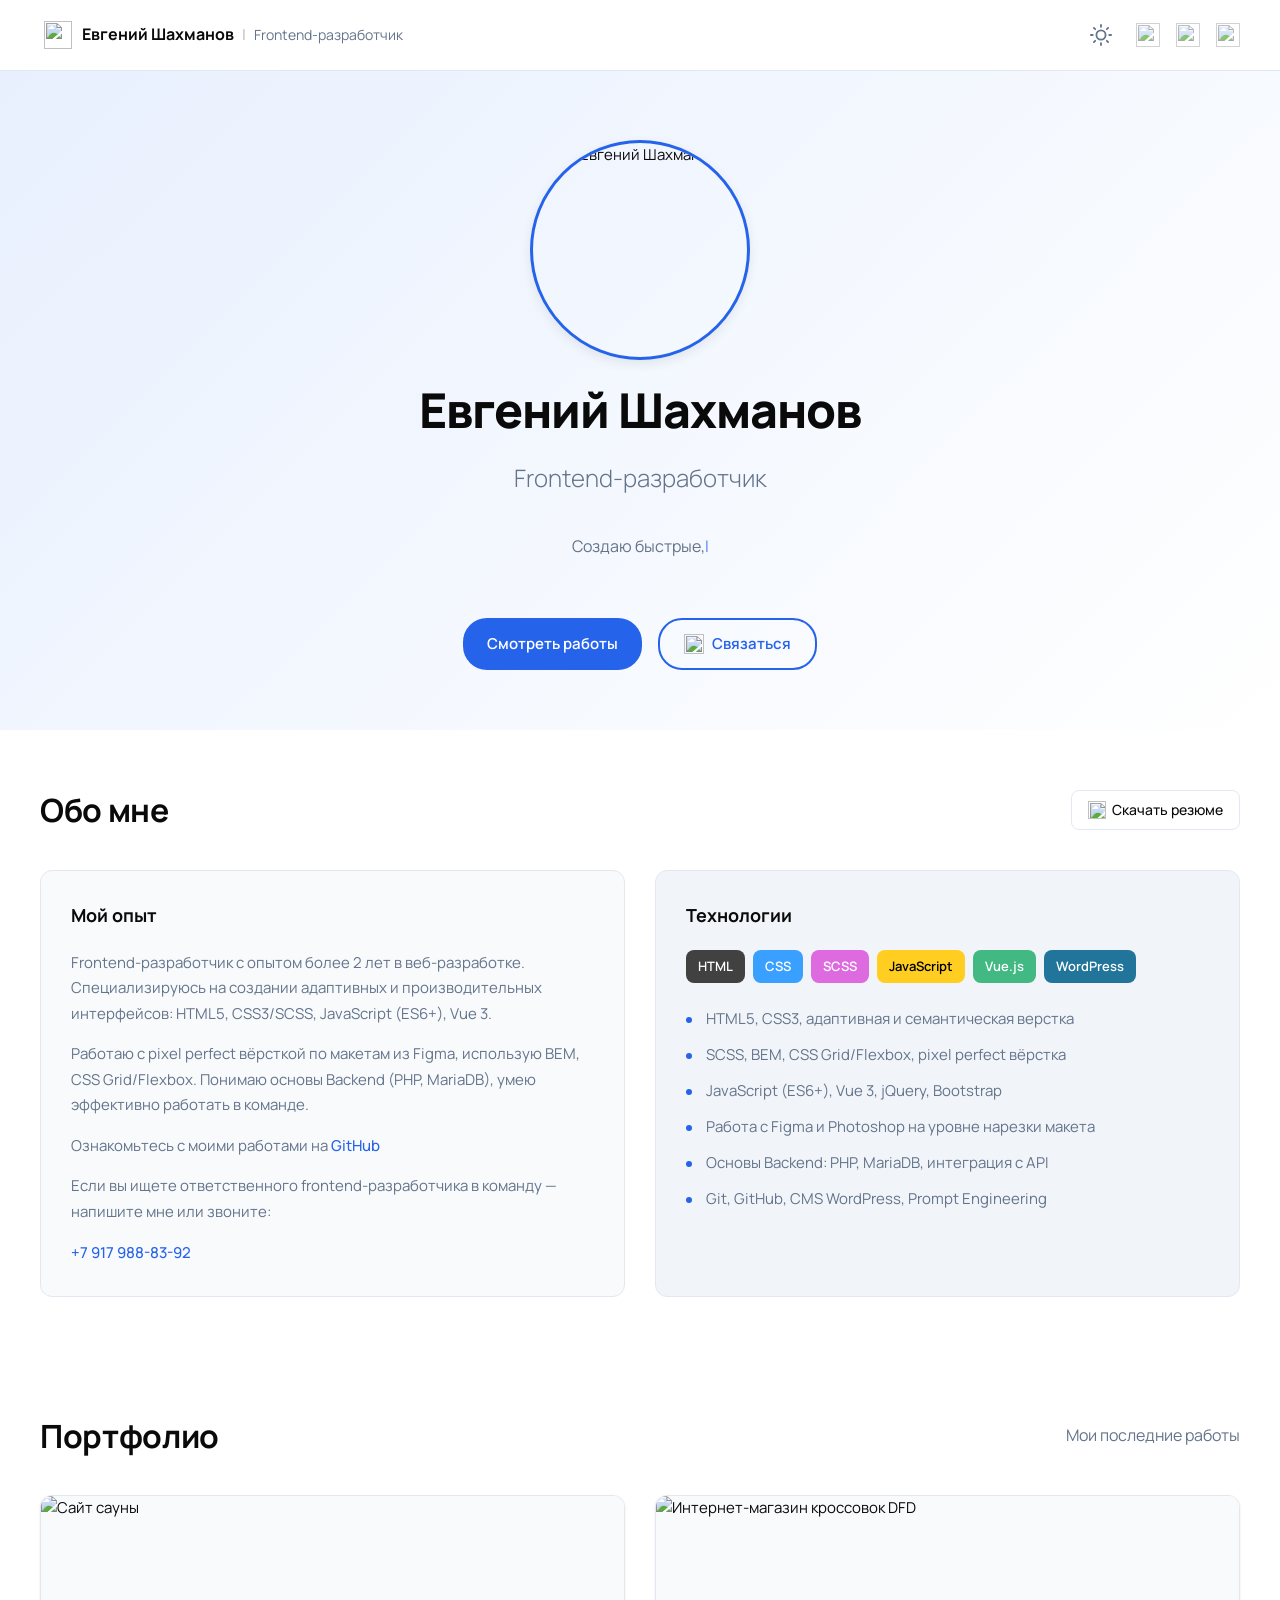
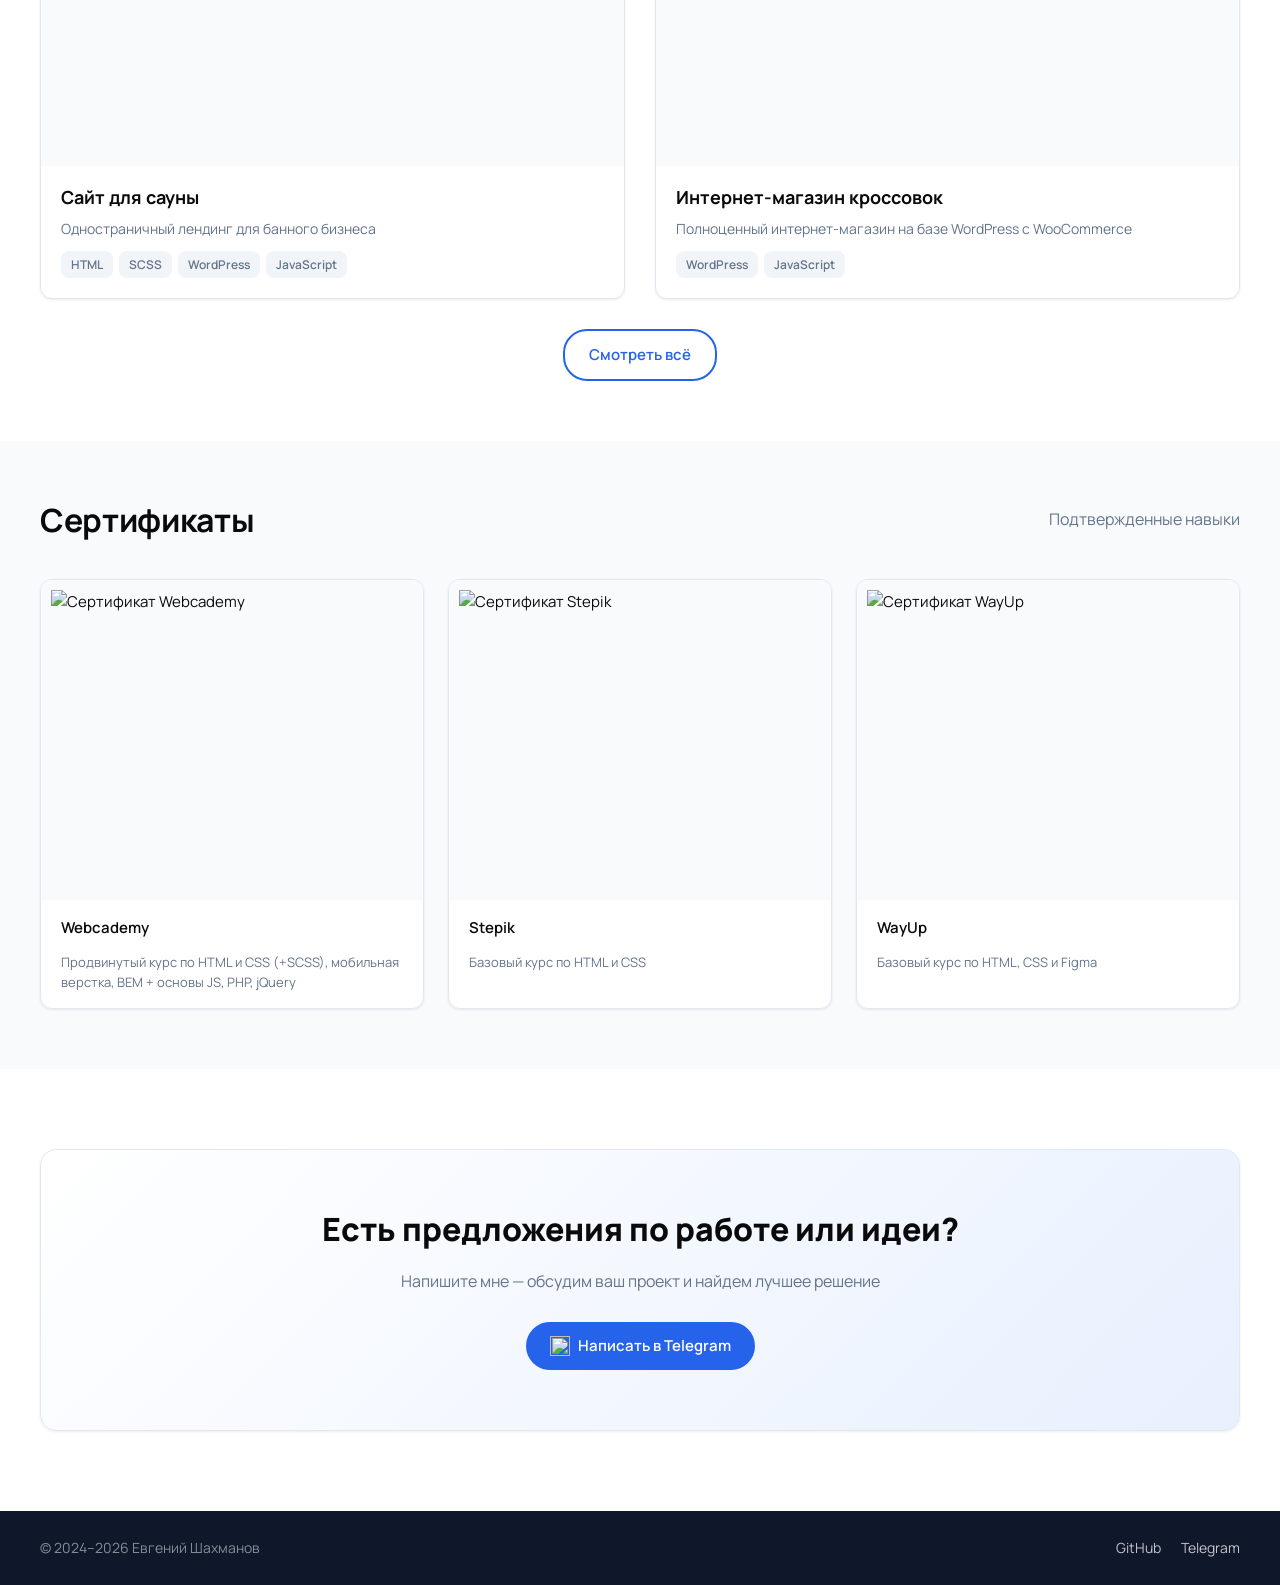
==== commit 09588abb: "Темная тема" ====
--- a/index.html
+++ b/index.html
@@ -10,6 +10,7 @@
     <link rel="apple-touch-icon" sizes="180x180" href="./img/favicons/apple-touch-icon.png">
     <meta name="description"
         content="Портфолио frontend-разработчика Евгения Шахманова. Создание сайтов на HTML, CSS, JavaScript и WordPress.">
+    <script>if(localStorage.getItem('theme')==='dark')document.documentElement.setAttribute('data-theme','dark');</script>
 </head>
 
 <body class="sticky-footer">
@@ -27,8 +28,13 @@
                     </div>
                 </a>
                 <div class="header__socials">
+                    <button class="theme-toggle" id="themeToggle" aria-label="Переключить тему">
+                        <svg class="theme-toggle__sun" viewBox="0 0 24 24" xmlns="http://www.w3.org/2000/svg"><circle cx="12" cy="12" r="5"></circle><line x1="12" y1="1" x2="12" y2="3"></line><line x1="12" y1="21" x2="12" y2="23"></line><line x1="4.22" y1="4.22" x2="5.64" y2="5.64"></line><line x1="18.36" y1="18.36" x2="19.78" y2="19.78"></line><line x1="1" y1="12" x2="3" y2="12"></line><line x1="21" y1="12" x2="23" y2="12"></line><line x1="4.22" y1="19.78" x2="5.64" y2="18.36"></line><line x1="18.36" y1="5.64" x2="19.78" y2="4.22"></line></svg>
+                        <svg class="theme-toggle__moon" viewBox="0 0 24 24" xmlns="http://www.w3.org/2000/svg"><path d="M21 12.79A9 9 0 1 1 11.21 3 7 7 0 0 0 21 12.79z"></path></svg>
+                    </button>
                     <a href="mailto:pudkovee@yandex.ru" target="_blank" aria-label="Email">
-                        <img src="./img/icons/email.svg" alt="">
+                        <img src="./img/icons/email.svg" alt="" class="icon-light">
+                        <img src="./img/icons/email-black-theme.png" alt="" class="icon-dark">
                     </a>
                     <a href="https://wa.me/89179888392" target="_blank" aria-label="WhatsApp">
                         <img src="./img/icons/whatsapp.svg" alt="">
@@ -59,10 +65,16 @@
             <div class="mobile-menu__header">
                 <span class="mobile-menu__name">Евгений Шахманов</span>
                 <span class="mobile-menu__role">Frontend-разработчик</span>
+                <button class="theme-toggle mobile-menu__theme-toggle" id="themeToggleMobile" aria-label="Переключить тему">
+                    <svg class="theme-toggle__sun" viewBox="0 0 24 24" xmlns="http://www.w3.org/2000/svg"><circle cx="12" cy="12" r="5"></circle><line x1="12" y1="1" x2="12" y2="3"></line><line x1="12" y1="21" x2="12" y2="23"></line><line x1="4.22" y1="4.22" x2="5.64" y2="5.64"></line><line x1="18.36" y1="18.36" x2="19.78" y2="19.78"></line><line x1="1" y1="12" x2="3" y2="12"></line><line x1="21" y1="12" x2="23" y2="12"></line><line x1="4.22" y1="19.78" x2="5.64" y2="18.36"></line><line x1="18.36" y1="5.64" x2="19.78" y2="4.22"></line></svg>
+                    <svg class="theme-toggle__moon" viewBox="0 0 24 24" xmlns="http://www.w3.org/2000/svg"><path d="M21 12.79A9 9 0 1 1 11.21 3 7 7 0 0 0 21 12.79z"></path></svg>
+                    <span class="mobile-menu__theme-label">Светлая тема</span>
+                </button>
             </div>
             <div class="mobile-menu__socials">
                 <a href="mailto:pudkovee@yandex.ru" class="mobile-menu__link">
-                    <img src="./img/icons/email.svg" alt="">
+                    <img src="./img/icons/email.svg" alt="" class="icon-light">
+                    <img src="./img/icons/email-black-theme.png" alt="" class="icon-dark">
                     Email
                 </a>
                 <a href="https://wa.me/89179888392" target="_blank" class="mobile-menu__link">
@@ -114,7 +126,8 @@
                 <div class="about__header-row animate-on-scroll">
                     <h2 class="about__title title">Обо мне</h2>
                     <a href="./resume.pdf" class="btn-resume" target="_blank">
-                        <img src="./img/icons/resume.svg" alt="">
+                        <img src="./img/icons/resume.svg" alt="" class="icon-light">
+                        <img src="./img/icons/resume-black-theme.png" alt="" class="icon-dark">
                         Скачать резюме
                     </a>
                 </div>
--- a/css/main.css
+++ b/css/main.css
@@ -1 +1 @@
-@import"https://fonts.googleapis.com/css?family=Manrope:300,400,500,600,700,800";*{padding:0px;margin:0px;border:none}*,*::before,*::after{box-sizing:border-box}a,a:link,a:visited{text-decoration:none}a:hover{text-decoration:none}aside,nav,footer,header,section,main{display:block}h1,h2,h3,h4,h5,h6,p{font-size:inherit;font-weight:inherit}ul,ul li{list-style:none}img{vertical-align:top}img,svg{max-width:100%;height:auto}address{font-style:normal}input,textarea,button,select{font-family:inherit;font-size:inherit;color:inherit;background-color:rgba(0,0,0,0)}input::-ms-clear{display:none}button,input[type=submit]{display:inline-block;box-shadow:none;background-color:rgba(0,0,0,0);background:none;cursor:pointer}input:focus,input:active,button:focus,button:active{outline:none}button::-moz-focus-inner{padding:0;border:0}label{cursor:pointer}legend{display:block}html{scroll-behavior:smooth;overflow-x:hidden}:root{--font-family: 'Manrope', sans-serif;--color-primary: #0a0a0a;--color-secondary: #64748b;--color-accent: #2563eb;--color-accent-hover: #1d4ed8;--color-bg: #ffffff;--color-bg-alt: #f8fafc;--color-bg-skills: #f1f5f9;--color-bg-cta: #f8fafc;--color-footer: #0f172a;--color-border: #e2e8f0;--color-tags: #64748b;--badge-html: #414141;--badge-css: #39a0ff;--badge-scss: #dd6adf;--badge-js: #ffce20;--badge-wp: #21759b;--radius-sm: 8px;--radius-md: 12px;--radius-lg: 16px;--radius-xl: 24px;--shadow-sm: 0 1px 3px rgba(0, 0, 0, 0.08);--shadow-md: 0 4px 12px rgba(0, 0, 0, 0.08);--shadow-lg: 0 12px 40px rgba(0, 0, 0, 0.12);--shadow-hover: 0 8px 24px rgba(0, 0, 0, 0.12);--transition-fast: 0.15s ease;--transition-base: 0.25s ease;--transition-slow: 0.4s ease}body{font-family:var(--font-family);font-size:15px;line-height:1.6;color:var(--color-primary);background-color:var(--color-bg);-webkit-font-smoothing:antialiased;-moz-osx-font-smoothing:grayscale}a,a:link,a:visited{color:var(--color-accent);text-decoration:none;transition:color var(--transition-fast)}a:hover,a:link:hover,a:visited:hover{color:var(--color-accent-hover)}a:focus,button:focus{outline-offset:2px;outline:2px solid var(--color-accent);outline-style:auto}p+p{margin-top:1em}img{max-width:100%;height:auto;display:block}.container{max-width:1230px;padding:0 15px;margin:0 auto}@media(max-width: 1230px){.container{width:768px}}@media(max-width: 788px){.container{width:100%}}@media(max-width: 1230px){.container--tablet-fluid{width:auto}}@media(max-width: 788px){.container--mobile-fluid{width:auto}}html,body{min-height:100vh}.sticky-footer{display:flex;flex-direction:column}.footer{margin-top:auto}.header{padding:16px 0;background-color:var(--color-bg);border-bottom:1px solid var(--color-border);position:sticky;top:0;z-index:100;backdrop-filter:blur(8px);background-color:hsla(0,0%,100%,.95)}@media(max-width: 788px){.header{padding:12px 0}}.header-row{display:flex;justify-content:space-between;align-items:center;column-gap:30px}.header__logo{flex-shrink:0;display:flex;align-items:center;gap:10px}@media(max-width: 788px){.header__logo{padding-left:4px}}.header__icon{width:28px;height:28px;flex-shrink:0;display:block;max-width:none;max-height:none;margin-left:4px}.header__text{display:flex;align-items:baseline;gap:8px;opacity:0;transform:translateX(-10px);transition:opacity var(--transition-base),transform var(--transition-base);position:absolute;pointer-events:none}.header--scrolled .header__text{opacity:1;position:relative;pointer-events:all;transform:translateX(0)}@media(max-width: 788px){.header__text{display:none !important}}.header__name{font-weight:700;font-size:16px;line-height:1;color:var(--color-primary);white-space:nowrap}.header__divider{color:var(--color-primary);font-weight:400;opacity:.3}.header__role{font-size:14px;color:var(--color-secondary);font-weight:400;white-space:nowrap}@media(max-width: 788px){.header__role{font-size:13px}}.header__socials{display:flex;align-items:center;gap:16px}.header__socials img{width:24px;height:24px;transition:transform var(--transition-base),opacity var(--transition-fast);opacity:.7}.header__socials img:hover{transform:scale(1.1);opacity:1}@media(max-width: 788px){.header__socials{display:none}}.burger{display:none;flex-direction:column;justify-content:center;align-items:center;gap:5px;width:40px;height:40px;background:rgba(0,0,0,0);border:none;cursor:pointer;padding:8px;border-radius:var(--radius-sm);transition:background-color var(--transition-fast)}.burger:hover{background-color:var(--color-bg-alt)}.burger span{display:block;width:22px;height:2px;background-color:var(--color-primary);border-radius:2px;transition:transform var(--transition-base),opacity var(--transition-base)}.burger.burger--active span:nth-child(1){transform:translateY(7px) rotate(45deg)}.burger.burger--active span:nth-child(2){opacity:0}.burger.burger--active span:nth-child(3){transform:translateY(-7px) rotate(-45deg)}@media(max-width: 788px){.burger{display:flex}}.mobile-menu{position:fixed;inset:0;z-index:999;visibility:hidden;opacity:0;pointer-events:none;transition:visibility var(--transition-base),opacity var(--transition-base)}.mobile-menu.mobile-menu--active{visibility:visible;opacity:1;pointer-events:all}.mobile-menu__backdrop{position:absolute;inset:0;background-color:rgba(0,0,0,.5);backdrop-filter:blur(4px)}.mobile-menu__content{position:absolute;top:0;right:0;width:300px;max-width:85%;height:100%;background-color:var(--color-bg);box-shadow:var(--shadow-lg);padding:20px 24px 24px;display:flex;flex-direction:column;transform:translateX(100%);transition:transform var(--transition-base)}.mobile-menu--active .mobile-menu__content{transform:translateX(0)}.mobile-menu__close{position:absolute;top:16px;right:16px;width:36px;height:36px;display:flex;justify-content:center;align-items:center;background:rgba(0,0,0,0);border:none;cursor:pointer;padding:0}.mobile-menu__close svg{width:22px;height:22px;stroke:var(--color-secondary);stroke-width:2;stroke-linecap:round;transition:stroke var(--transition-fast)}.mobile-menu__close:hover svg{stroke:var(--color-primary)}.mobile-menu__header{display:flex;flex-direction:column;gap:4px;margin-top:36px;margin-bottom:32px;padding-bottom:20px;border-bottom:1px solid var(--color-border)}.mobile-menu__name{font-weight:700;font-size:18px;color:var(--color-primary)}.mobile-menu__role{font-size:14px;color:var(--color-secondary)}.mobile-menu__socials{display:flex;flex-direction:column;gap:4px;margin-bottom:24px}.mobile-menu__link{display:flex;align-items:center;gap:12px;padding:12px 14px;border-radius:var(--radius-sm);color:var(--color-primary);font-size:15px;font-weight:500;transition:background-color var(--transition-fast)}.mobile-menu__link:hover{background-color:var(--color-bg-alt)}.mobile-menu__link img{width:20px;height:20px}.mobile-menu__actions{display:flex;flex-direction:column;gap:10px;margin-bottom:32px}.mobile-menu__actions .btn-blue,.mobile-menu__actions .btn-outline{width:100%;justify-content:center}.mobile-menu__phone{margin-top:auto;text-align:center;padding-top:20px;border-top:1px solid var(--color-border)}.mobile-menu__phone a{font-size:16px;font-weight:600;color:var(--color-primary)}.mobile-resume-btn{padding:10px 20px;font-size:14px}.hero{padding:80px 0 60px;background:linear-gradient(135deg, #e8f0fe 0%, var(--color-bg) 100%)}@media(max-width: 1230px){.hero{padding:60px 0 40px}}@media(max-width: 788px){.hero{padding:40px 0 30px}}.hero__content{display:flex;flex-direction:column;align-items:center;text-align:center;gap:24px}.hero__avatar{width:220px;height:220px;border-radius:50%;object-fit:cover;border:3px solid var(--color-accent);box-shadow:var(--shadow-md)}.hero__name{font-size:48px;font-weight:800;line-height:1.1;letter-spacing:-0.02em}@media(max-width: 1230px){.hero__name{font-size:40px}}@media(max-width: 788px){.hero__name{font-size:32px}}.hero__role{font-size:24px;font-weight:300;color:var(--color-secondary);line-height:1.4}@media(max-width: 1230px){.hero__role{font-size:20px}}@media(max-width: 788px){.hero__role{font-size:18px}}.hero__tagline{font-size:16px;color:var(--color-secondary);max-width:500px;line-height:1.6;min-height:51.2px;opacity:0;transition:opacity .4s ease}.hero__tagline.typing{opacity:1}@media(max-width: 788px){.hero__tagline{font-size:15px;min-height:72px}}.typing__cursor{display:inline-block;animation:typingBlink .7s step-end infinite;color:var(--color-accent);font-weight:300}@keyframes typingBlink{0%,100%{opacity:1}50%{opacity:0}}.hero__actions{display:flex;flex-wrap:wrap;justify-content:center;gap:16px;margin-top:8px}.hero__content{opacity:0;transform:translateY(20px);animation:heroFadeIn .6s ease forwards}@keyframes heroFadeIn{to{opacity:1;transform:translateY(0)}}.about{padding:60px 0}@media(max-width: 1230px){.about{padding:50px 0}}@media(max-width: 788px){.about{padding:40px 0}}.about__header-row{display:flex;justify-content:space-between;align-items:center;margin-bottom:40px}@media(max-width: 788px){.about__header-row{flex-direction:column;align-items:flex-start;gap:16px;margin-bottom:30px}}.about__title{margin:0}.about__content{display:grid;grid-template-columns:1fr 1fr;gap:30px}@media(max-width: 788px){.about__content{grid-template-columns:1fr;gap:40px}}.about__card{padding:30px;border-radius:var(--radius-md);background-color:var(--color-bg-alt);border:1px solid var(--color-border)}@media(max-width: 1230px){.about__card{padding:24px}}@media(max-width: 788px){.about__card{padding:20px}}.about__card--skills{background-color:var(--color-bg-skills)}.about__subtitle{font-size:18px;font-weight:700;margin-bottom:20px}.about__text{line-height:1.7;color:var(--color-secondary)}.about__text p:last-child{font-size:15px;font-weight:600;color:var(--color-primary);margin-top:16px}.about__text a{font-weight:500}.about__specs{display:flex;flex-wrap:wrap;gap:8px;font-family:var(--font-family);font-weight:600;font-size:13px;color:#fff;margin-bottom:24px;cursor:pointer}.spec__item{padding:6px 12px;border-radius:var(--radius-sm);transition:transform var(--transition-fast)}.spec__item--html{background-color:var(--badge-html);animation:specsWave 3s ease-in-out infinite;animation-delay:0s}.spec__item--css{background-color:var(--badge-css);animation:specsWave 3s ease-in-out infinite;animation-delay:.25s}.spec__item--scss{background-color:var(--badge-scss);animation:specsWave 3s ease-in-out infinite;animation-delay:.5s}.spec__item--js{background-color:var(--badge-js);color:#000;animation:specsWave 3s ease-in-out infinite;animation-delay:.75s}.spec__item--vue{background-color:#42b883;animation:specsWave 3s ease-in-out infinite;animation-delay:1s}.spec__item--wp{background-color:var(--badge-wp);animation:specsWave 3s ease-in-out infinite;animation-delay:1.25s}@keyframes specsWave{0%,8%,100%{transform:translateY(0)}4%{transform:translateY(-2px)}}.about__skills-list{padding-left:0;margin:0;list-style:none;display:flex;flex-direction:column;gap:12px}.about__skills-list li{position:relative;padding-left:20px;line-height:1.6;color:var(--color-secondary)}.about__skills-list li::before{content:"";position:absolute;left:0;top:10px;width:6px;height:6px;background-color:var(--color-accent);border-radius:50%}.portfolio{padding:60px 0;scroll-margin-top:50px}@media(max-width: 1230px){.portfolio{padding:50px 0}}@media(max-width: 788px){.portfolio{padding:40px 0}}.portfolio__header{display:flex;justify-content:space-between;align-items:center;margin-bottom:40px}@media(max-width: 788px){.portfolio__header{flex-direction:column;align-items:flex-start;gap:16px;margin-bottom:30px}}.portfolio__title{margin:0}.portfolio__grid{display:grid;grid-template-columns:repeat(2, 1fr);gap:30px}@media(max-width: 788px){.portfolio__grid{grid-template-columns:1fr;gap:24px}}.portfolio__actions{display:flex;justify-content:center;margin-top:30px}.cta{padding:80px 0}@media(max-width: 1230px){.cta{padding:60px 0}}@media(max-width: 788px){.cta{padding:50px 0}}.cta__wrapper{background:linear-gradient(135deg, #e8f0fe 0%, #dbeafe 100%);border-radius:var(--radius-lg);padding:60px 40px;display:flex;flex-direction:column;align-items:center;justify-content:center;text-align:center;box-shadow:var(--shadow-sm);border:1px solid var(--color-border)}@media(max-width: 788px){.cta__wrapper{padding:40px 24px}}.cta__content{display:flex;flex-direction:column;align-items:center;row-gap:20px}.cta__title{font-weight:800;font-size:32px;color:var(--color-primary);line-height:1.2}@media(max-width: 1230px){.cta__title{font-size:28px}}@media(max-width: 788px){.cta__title{font-size:24px}}.cta__text{font-weight:400;font-size:16px;color:var(--color-secondary);max-width:500px}@media(max-width: 788px){.cta__text{font-size:15px}}.cta__content .btn-blue{margin-top:8px}.cta__content .btn-blue:hover{background-color:var(--color-accent-hover);color:#fff}.tags{font-weight:500;font-size:13px;line-height:1.3;color:var(--color-tags);display:flex;flex-wrap:wrap;gap:6px}.tag{display:inline-block;padding:4px 10px;background-color:var(--color-bg-skills);border-radius:var(--radius-sm);font-size:12px;font-weight:600;color:var(--color-tags)}.footer{padding:30px 0;background-color:var(--color-footer);font-size:14px;line-height:1;color:hsla(0,0%,100%,.5)}@media(max-width: 788px){.footer{padding:20px 0;font-size:13px;text-align:center}}.footer a{color:hsla(0,0%,100%,.75);transition:color var(--transition-fast)}.footer a:hover{color:#fff}.footer__content{display:flex;justify-content:space-between;align-items:center}@media(max-width: 788px){.footer__content{flex-direction:column;gap:12px}}.footer__copyright{margin:0;font-weight:400}.footer__links{display:flex;gap:20px}@media(max-width: 788px){.footer__links{gap:16px}}.certificates{padding:60px 0;background-color:var(--color-bg-alt)}@media(max-width: 1230px){.certificates{padding:50px 0}}@media(max-width: 788px){.certificates{padding:40px 0}}.certificates__header{display:flex;justify-content:space-between;align-items:center;margin-bottom:40px}@media(max-width: 788px){.certificates__header{flex-direction:column;align-items:flex-start;gap:16px;margin-bottom:30px}}.certificates__title{margin:0}.certificates__grid{display:grid;grid-template-columns:repeat(auto-fit, minmax(280px, 1fr));gap:24px}.certificate-card{position:relative;border-radius:var(--radius-md);overflow:hidden;background-color:var(--color-bg);border:1px solid var(--color-border);box-shadow:var(--shadow-sm);transition:transform var(--transition-base),box-shadow var(--transition-base);cursor:pointer;display:block}.certificate-card:hover{transform:translateY(-4px);box-shadow:var(--shadow-hover)}.certificate-card:hover .certificate-card__img img{transform:scale(1.05)}.certificate-card:hover .certificate-card__overlay{opacity:1}.certificate-card__img{position:relative;height:320px;overflow:hidden;background-color:var(--color-bg-alt)}.certificate-card__img img{width:100%;height:100%;object-fit:contain;padding:10px;transition:transform var(--transition-slow)}.certificate-card__overlay{position:absolute;inset:0;background:rgba(0,0,0,.7);opacity:0;transition:opacity var(--transition-base);display:flex;flex-direction:column;justify-content:center;align-items:center;padding:20px;text-align:center;color:#fff}.certificate-card__name{font-size:18px;font-weight:700;margin-bottom:8px}.certificate-card__date{font-size:14px;opacity:.8;margin-bottom:4px}.certificate-card__school{font-size:13px;font-weight:500;opacity:.7}.certificate-card__body{padding:16px 20px}.certificate-card__school-name{font-size:15px;font-weight:600;color:var(--color-primary);margin-bottom:4px}.certificate-card__desc{font-size:13px;color:var(--color-secondary);line-height:1.5}.none{display:none !important}.visually-hidden{clip:rect(0 0 0 0);clip-path:inset(50%);height:1px;overflow:hidden;position:absolute;white-space:nowrap;width:1px}.no-scroll{overflow-y:hidden}.animate-on-scroll{opacity:0;transform:translateY(30px);transition:opacity .6s ease,transform .6s ease}.animate-on-scroll.animate-visible{opacity:1;transform:translateY(0)}.mb-1{margin-bottom:1em}.mb-2{margin-bottom:2em}.mb-3{margin-bottom:3em}.mb-4{margin-bottom:4em}.mb-5{margin-bottom:5em}.btn-blue,a.btn-blue{display:inline-flex;align-items:center;justify-content:center;gap:8px;padding:12px 24px;border-radius:var(--radius-xl);background-color:var(--color-accent);font-size:15px;font-weight:600;color:#fff;text-align:center;text-decoration:none;border:none;cursor:pointer;transition:background-color var(--transition-base),transform var(--transition-fast)}.btn-blue:hover,a.btn-blue:hover{background-color:var(--color-accent-hover);color:#fff;transform:translateY(-2px)}.btn-blue:active,a.btn-blue:active{transform:translateY(0)}.btn-blue img,a.btn-blue img{width:20px;height:20px}.btn-link,a.btn-link{display:inline-flex;align-items:center;gap:6px;padding:8px 14px;border-radius:var(--radius-sm);background-color:var(--color-bg-alt);border:1px solid var(--color-border);font-size:14px;font-weight:500;color:var(--color-primary);text-decoration:none;transition:background-color var(--transition-fast),border-color var(--transition-fast)}.btn-link:hover,a.btn-link:hover{background-color:var(--color-bg-skills);border-color:var(--color-accent);color:var(--color-accent)}.btn-link img,a.btn-link img{width:16px;height:16px}.btn-resume,a.btn-resume{display:inline-flex;align-items:center;gap:6px;padding:8px 16px;border-radius:var(--radius-sm);background-color:var(--color-bg);border:1px solid var(--color-border);font-size:14px;font-weight:500;color:var(--color-primary);cursor:pointer;transition:background-color var(--transition-fast),border-color var(--transition-fast)}.btn-resume:hover,a.btn-resume:hover{background-color:var(--color-bg-alt);border-color:var(--color-accent);color:var(--color-accent)}.btn-resume img,a.btn-resume img{width:18px;height:18px}.btn-outline,a.btn-outline{display:inline-flex;align-items:center;justify-content:center;gap:8px;padding:12px 24px;border-radius:var(--radius-xl);background-color:rgba(0,0,0,0);border:2px solid var(--color-accent);font-size:15px;font-weight:600;color:var(--color-accent);text-decoration:none;cursor:pointer;transition:background-color var(--transition-base),color var(--transition-fast)}.btn-outline:hover,a.btn-outline:hover{background-color:var(--color-accent);color:#fff}.btn-outline img,a.btn-outline img{width:20px;height:20px}.title{font-weight:700;font-size:32px;line-height:1.2;letter-spacing:-0.01em}@media(max-width: 788px){.title{font-size:26px}}.section-subtitle{font-size:16px;color:var(--color-secondary);font-weight:400}.project-card{position:relative;border-radius:var(--radius-md);overflow:hidden;background-color:var(--color-bg);border:1px solid var(--color-border);box-shadow:var(--shadow-sm);transition:transform var(--transition-base),box-shadow var(--transition-base);cursor:pointer;display:block;color:inherit;text-decoration:none}.project-card:hover{transform:translateY(-4px);box-shadow:var(--shadow-hover)}.project-card:hover .project-card__img img{transform:scale(1.05)}.project-card:hover .project-card__overlay{opacity:1}.project-card__header{position:relative;overflow:hidden;height:270px;background-color:var(--color-bg-alt)}@media(max-width: 788px){.project-card__header{height:140px}}.project-card__img{width:100%;height:100%;display:flex;justify-content:center;align-items:center;background-color:var(--color-bg-alt)}.project-card__img img{width:100%;height:100%;object-fit:cover;transition:transform var(--transition-slow)}.project-card__overlay{position:absolute;inset:0;background:linear-gradient(to top, rgba(0, 0, 0, 0.6) 0%, transparent 100%);opacity:0;transition:opacity var(--transition-base);display:flex;align-items:flex-end;padding:20px}.project-card__badge{display:inline-block;padding:4px 10px;background-color:hsla(0,0%,100%,.95);border-radius:var(--radius-sm);font-size:12px;font-weight:600;color:var(--color-primary)}.project-card__body{padding:20px}.project-card__title{font-size:18px;font-weight:700;line-height:1.3;margin-bottom:8px;color:var(--color-primary)}.project-card__desc{font-size:14px;color:var(--color-secondary);line-height:1.5;margin-bottom:12px}.project-card__tags{display:flex;flex-wrap:wrap;gap:6px}.project-page{padding:80px 0 60px}@media(max-width: 1230px){.project-page{padding:60px 0 40px}}@media(max-width: 788px){.project-page{padding:40px 0 30px}}.project-page__header-row{display:flex;justify-content:space-between;align-items:center;margin-bottom:40px}@media(max-width: 788px){.project-page__header-row{flex-wrap:wrap;gap:12px;margin-bottom:30px}}.project-page__back{display:inline-flex;align-items:center;gap:4px;font-size:14px;font-weight:500;color:var(--color-secondary);transition:color var(--transition-fast)}.project-page__back svg{width:16px;height:16px;stroke:currentColor;stroke-width:2;stroke-linecap:round;stroke-linejoin:round;fill:none;flex-shrink:0}.project-page__back:hover{color:var(--color-accent)}.project-page__title{margin:0}.project-page__subtitle{font-size:18px;color:var(--color-secondary);margin:0}.project-page__grid{display:grid;grid-template-columns:repeat(2, 1fr);gap:30px;align-items:stretch}@media(max-width: 788px){.project-page__grid{grid-template-columns:1fr;gap:24px}}.project-page__card{background-color:var(--color-bg);border-radius:var(--radius-lg);border:1px solid var(--color-border);overflow:hidden;box-shadow:var(--shadow-sm);transition:box-shadow var(--transition-base);display:flex;flex-direction:column;height:100%}.project-page__card:hover{box-shadow:var(--shadow-hover)}.project-page__img{width:100%;height:400px;overflow:hidden;background-color:var(--color-bg-alt)}.project-page__img img{width:100%;height:100%;object-fit:cover;transition:transform var(--transition-slow)}.project-page__card:hover .project-page__img img{transform:scale(1.05)}.project-page__content{padding:24px;display:flex;flex-direction:column;flex:1}.project-page__card-title{margin:0 0 12px;font-size:20px;font-weight:700;line-height:1.3}@media(max-width: 788px){.project-page__card-title{font-size:18px}}.project-page__card-text{margin:0 0 12px;font-size:14px;line-height:1.6;color:var(--color-secondary)}.project-page__card-pages{margin:0 0 12px;font-size:14px;font-weight:500;color:var(--color-primary)}.project-page__card-list{margin:0 0 16px;padding-left:20px;list-style:disc}.project-page__card-list li{list-style:disc;display:list-item;margin-bottom:6px;font-size:14px;color:var(--color-secondary)}.project-page__card-list li a{color:var(--color-accent);text-decoration:underline;text-underline-offset:2px}.project-page__card-list li a:hover{text-decoration-thickness:2px}.project-page__card-tags{display:flex;flex-wrap:wrap;gap:8px;margin-top:auto;margin-bottom:16px;padding-top:16px;border-top:1px solid var(--color-border)}.project-page__card-btns{display:flex;flex-wrap:wrap;gap:12px}.top-link{position:fixed;right:24px;bottom:80px;z-index:99;display:flex;justify-content:center;align-items:center;width:48px;height:48px;background-color:var(--color-primary);border-radius:var(--radius-md);box-shadow:var(--shadow-md);opacity:0;visibility:hidden;transform:translateY(10px);pointer-events:none;transition:opacity var(--transition-base),transform var(--transition-base),background-color var(--transition-fast),visibility var(--transition-base)}.top-link:hover{background-color:var(--color-accent);transform:translateY(-2px)}.top-link--visible{opacity:1;visibility:visible;transform:translateY(0);pointer-events:all}.top-link svg{width:20px;height:20px;fill:none;stroke:#fff;stroke-width:2;stroke-linecap:round;stroke-linejoin:round}@media(max-width: 788px){.top-link{right:16px;bottom:80px;width:44px;height:44px}}.modal-overlay{position:fixed;inset:0;z-index:1000;background-color:rgba(0,0,0,.6);backdrop-filter:blur(4px);display:flex;justify-content:center;align-items:center;padding:20px;opacity:0;visibility:hidden;transition:opacity var(--transition-base),visibility var(--transition-base)}.modal-overlay.modal-overlay--active{opacity:1;visibility:visible}.modal{position:relative;width:100%;max-width:800px;max-height:90vh;background-color:var(--color-bg);border-radius:var(--radius-lg);overflow-y:auto;box-shadow:var(--shadow-lg);transform:scale(0.95) translateY(20px);transition:transform var(--transition-base)}.modal-overlay--active .modal{transform:scale(1) translateY(0)}.modal::-webkit-scrollbar{width:6px}.modal::-webkit-scrollbar-track{background:rgba(0,0,0,0)}.modal::-webkit-scrollbar-thumb{background-color:var(--color-border);border-radius:var(--radius-sm)}.modal__header{display:flex;justify-content:flex-end;align-items:center;padding:8px 12px;border-bottom:1px solid var(--color-border);flex-shrink:0}.modal__close{width:36px;height:36px;display:flex;justify-content:center;align-items:center;background:rgba(0,0,0,0);border:none;border-radius:var(--radius-sm);cursor:pointer;color:var(--color-secondary);transition:color var(--transition-fast),background-color var(--transition-fast)}.modal__close svg{width:18px;height:18px;stroke:currentColor;stroke-width:2;stroke-linecap:round;fill:none;pointer-events:none}.modal__close:hover{color:var(--color-accent);background-color:var(--color-bg-alt)}.modal__close:focus{outline:none}.modal__img{position:relative;width:100%;height:360px;display:flex;justify-content:center;align-items:center;overflow:hidden;background-color:var(--color-bg-alt)}.modal__img img{width:100%;height:100%;object-fit:cover;display:block}.modal__content{padding:30px 40px 40px}.modal__title{margin-bottom:16px;font-weight:700;font-size:24px;line-height:1.3}.modal__text{margin-bottom:20px;font-size:15px;line-height:1.6;color:var(--color-secondary)}.modal__text a{color:var(--color-accent);text-decoration:underline;text-underline-offset:2px}.modal__text a:hover{text-decoration-thickness:2px}.modal__text p+p{margin-top:1em}.modal__text ul{margin-top:16px;padding-left:20px}.modal__text ul li{color:var(--color-accent);list-style-type:disc;margin-bottom:8px}.modal__text ul li a{color:inherit}.modal__tags{margin-bottom:20px;padding-top:20px;border-top:1px solid var(--color-border)}.modal__btns{display:flex;align-items:center;flex-wrap:wrap;gap:12px}.modal--certificate{max-width:600px}.modal--certificate .modal__img{height:auto;padding:20px}.modal--certificate .modal__img img{box-shadow:none;height:auto}@media(max-width: 1230px){.modal{max-width:700px}.modal__content{padding:24px 30px 30px}}@media(max-width: 788px){.modal-overlay{padding:0;align-items:center}.modal{max-width:calc(100% - 32px);max-height:calc(100vh - 32px);border-radius:var(--radius-md)}.modal__content{padding:20px 24px 28px}.modal__title{font-size:20px}.modal__text{font-size:14px;line-height:1.5}.modal__btns{flex-direction:column;align-items:stretch}.modal__img{height:auto}.modal__img img{height:auto}.modal--certificate .modal__img{padding:10px}}/*# sourceMappingURL=main.css.map */
+@import"https://fonts.googleapis.com/css?family=Manrope:300,400,500,600,700,800";*{padding:0px;margin:0px;border:none}*,*::before,*::after{box-sizing:border-box}a,a:link,a:visited{text-decoration:none}a:hover{text-decoration:none}aside,nav,footer,header,section,main{display:block}h1,h2,h3,h4,h5,h6,p{font-size:inherit;font-weight:inherit}ul,ul li{list-style:none}img{vertical-align:top}img,svg{max-width:100%;height:auto}address{font-style:normal}input,textarea,button,select{font-family:inherit;font-size:inherit;color:inherit;background-color:rgba(0,0,0,0)}input::-ms-clear{display:none}button,input[type=submit]{display:inline-block;box-shadow:none;background-color:rgba(0,0,0,0);background:none;cursor:pointer}input:focus,input:active,button:focus,button:active{outline:none}button::-moz-focus-inner{padding:0;border:0}label{cursor:pointer}legend{display:block}html{scroll-behavior:smooth;overflow-x:hidden}:root{--header-height: 60px;--header-height-mobile: 52px;--font-family: 'Manrope', sans-serif;--color-primary: #0a0a0a;--color-secondary: #64748b;--color-accent: #2563eb;--color-accent-hover: #1d4ed8;--color-bg: #ffffff;--color-bg-alt: #f8fafc;--color-bg-skills: #f1f5f9;--color-bg-cta: #f8fafc;--color-footer: #0f172a;--color-border: #e2e8f0;--color-tags: #64748b;--color-header-bg: rgba(255, 255, 255, 0.95);--color-hero-gradient-from: #e8f0fe;--badge-html: #414141;--badge-css: #39a0ff;--badge-scss: #dd6adf;--badge-js: #ffce20;--badge-wp: #21759b;--radius-sm: 8px;--radius-md: 12px;--radius-lg: 16px;--radius-xl: 24px;--shadow-sm: 0 1px 3px rgba(0, 0, 0, 0.08);--shadow-md: 0 4px 12px rgba(0, 0, 0, 0.08);--shadow-lg: 0 12px 40px rgba(0, 0, 0, 0.12);--shadow-hover: 0 8px 24px rgba(0, 0, 0, 0.12);--transition-fast: 0.15s ease;--transition-base: 0.25s ease;--transition-slow: 0.4s ease}[data-theme=dark]{--color-primary: #f1f5f9;--color-secondary: #94a3b8;--color-accent: #3b82f6;--color-accent-hover: #2563eb;--color-bg: #0f172a;--color-bg-alt: #1e293b;--color-bg-skills: #1e293b;--color-bg-cta: #1e293b;--color-footer: #020617;--color-border: #334155;--color-tags: #94a3b8;--color-header-bg: rgba(15, 23, 42, 0.95);--color-hero-gradient-from: #1e3a5f;--shadow-sm: 0 1px 3px rgba(0, 0, 0, 0.3);--shadow-md: 0 4px 12px rgba(0, 0, 0, 0.3);--shadow-lg: 0 12px 40px rgba(0, 0, 0, 0.4);--shadow-hover: 0 8px 24px rgba(0, 0, 0, 0.4)}body{font-family:var(--font-family);font-size:15px;line-height:1.6;color:var(--color-primary);background-color:var(--color-bg);-webkit-font-smoothing:antialiased;-moz-osx-font-smoothing:grayscale}a,a:link,a:visited{color:var(--color-accent);text-decoration:none;transition:color var(--transition-fast)}a:hover,a:link:hover,a:visited:hover{color:var(--color-accent-hover)}p+p{margin-top:1em}img{max-width:100%;height:auto;display:block}.container{max-width:1230px;padding:0 15px;margin:0 auto}@media(max-width: 1230px){.container{width:768px}}@media(max-width: 788px){.container{width:100%}}@media(max-width: 1230px){.container--tablet-fluid{width:auto}}@media(max-width: 788px){.container--mobile-fluid{width:auto}}html,body{min-height:100vh}.sticky-footer{display:flex;flex-direction:column}.main{padding-top:var(--header-height)}@media(max-width: 788px){.main{padding-top:var(--header-height-mobile)}}.footer{margin-top:auto}.header{padding:16px 0;border-bottom:1px solid var(--color-border);position:fixed;top:0;left:0;right:0;z-index:100;background-color:var(--color-header-bg);backdrop-filter:blur(8px)}@media(max-width: 788px){.header{padding:12px 0;backdrop-filter:none;background-color:var(--color-bg)}}.header-row{display:flex;justify-content:space-between;align-items:center;column-gap:30px}.header__logo{flex-shrink:0;display:flex;align-items:center;gap:10px}@media(max-width: 788px){.header__logo{padding-left:4px}}.header__icon{width:28px;height:28px;flex-shrink:0;display:block;max-width:none;max-height:none;margin-left:4px}.header__text{display:flex;align-items:baseline;gap:8px;opacity:0;transform:translateX(-10px);transition:opacity var(--transition-base),transform var(--transition-base);pointer-events:none;visibility:hidden}.header--scrolled .header__text{opacity:1;visibility:visible;pointer-events:all;transform:translateX(0)}@media(max-width: 788px){.header__text{display:none !important}}.header__name{font-weight:700;font-size:16px;line-height:1;color:var(--color-primary);white-space:nowrap}.header__divider{color:var(--color-primary);font-weight:400;opacity:.3}.header__role{font-size:14px;color:var(--color-secondary);font-weight:400;white-space:nowrap}@media(max-width: 788px){.header__role{font-size:13px}}.header__socials{display:flex;align-items:center;gap:16px;margin-left:auto}.header__socials img{width:24px;height:24px;transition:transform var(--transition-base),opacity var(--transition-fast);opacity:.7}.header__socials img:hover{transform:scale(1.1);opacity:1}@media(max-width: 788px){.header__socials{display:none}}.burger{display:none;flex-direction:column;justify-content:center;align-items:center;gap:5px;width:40px;height:40px;background:rgba(0,0,0,0);border:none;cursor:pointer;padding:8px;border-radius:var(--radius-sm);transition:background-color var(--transition-fast)}.burger:hover{background-color:var(--color-bg-alt)}.burger span{display:block;width:22px;height:2px;background-color:var(--color-primary);border-radius:2px;transition:transform var(--transition-base),opacity var(--transition-base)}.burger.burger--active span:nth-child(1){transform:translateY(7px) rotate(45deg)}.burger.burger--active span:nth-child(2){opacity:0}.burger.burger--active span:nth-child(3){transform:translateY(-7px) rotate(-45deg)}@media(max-width: 788px){.burger{display:flex}}.mobile-menu{position:fixed;inset:0;z-index:999;visibility:hidden;opacity:0;pointer-events:none;transition:visibility var(--transition-base),opacity var(--transition-base)}.mobile-menu.mobile-menu--active{visibility:visible;opacity:1;pointer-events:all}.mobile-menu__backdrop{position:absolute;inset:0;background-color:rgba(0,0,0,.5);backdrop-filter:blur(4px)}.mobile-menu__content{position:absolute;top:0;right:0;width:300px;max-width:85%;height:100%;background-color:var(--color-bg);box-shadow:var(--shadow-lg);padding:20px 24px 24px;display:flex;flex-direction:column;transform:translateX(100%);transition:transform var(--transition-base)}.mobile-menu--active .mobile-menu__content{transform:translateX(0)}.mobile-menu__close{position:absolute;top:16px;right:16px;width:36px;height:36px;display:flex;justify-content:center;align-items:center;background:rgba(0,0,0,0);border:none;cursor:pointer;padding:0}.mobile-menu__close svg{width:22px;height:22px;stroke:var(--color-secondary);stroke-width:2;stroke-linecap:round;transition:stroke var(--transition-fast)}.mobile-menu__close:hover svg{stroke:var(--color-primary)}.mobile-menu__header{display:flex;flex-direction:column;gap:4px;margin-top:36px;margin-bottom:32px;padding-bottom:20px;border-bottom:1px solid var(--color-border)}.mobile-menu__name{font-weight:700;font-size:18px;color:var(--color-primary)}.mobile-menu__role{font-size:14px;color:var(--color-secondary)}.mobile-menu__socials{display:flex;flex-direction:column;gap:4px;margin-bottom:24px}.mobile-menu__link{display:flex;align-items:center;gap:12px;padding:12px 14px;border-radius:var(--radius-sm);color:var(--color-primary);font-size:15px;font-weight:500;transition:background-color var(--transition-fast)}.mobile-menu__link:hover{background-color:var(--color-bg-alt)}.mobile-menu__link img{width:20px;height:20px}.mobile-menu__actions{display:flex;flex-direction:column;gap:10px;margin-bottom:32px}.mobile-menu__actions .btn-blue,.mobile-menu__actions .btn-outline{width:100%;justify-content:center}.mobile-menu__phone{margin-top:auto;text-align:center;padding-top:20px;border-top:1px solid var(--color-border)}.mobile-menu__phone a{font-size:16px;font-weight:600;color:var(--color-primary)}.mobile-resume-btn{padding:10px 20px;font-size:14px}.theme-toggle{width:38px;height:38px;display:flex;justify-content:center;align-items:center;background:rgba(0,0,0,0);border:none;cursor:pointer;border-radius:var(--radius-sm);color:var(--color-secondary);transition:color var(--transition-fast),background-color var(--transition-fast);flex-shrink:0}.theme-toggle svg{width:22px;height:22px;stroke:currentColor;fill:none;stroke-width:2;stroke-linecap:round;stroke-linejoin:round;pointer-events:none}.theme-toggle:hover{color:var(--color-accent);background-color:var(--color-bg-alt)}.theme-toggle:focus{outline:none}.theme-toggle .theme-toggle__moon{display:none}[data-theme=dark] .theme-toggle .theme-toggle__sun{display:none}[data-theme=dark] .theme-toggle .theme-toggle__moon{display:block}.mobile-menu__theme-toggle{width:fit-content;height:auto;padding:10px 14px;gap:10px;margin-top:12px;border-radius:var(--radius-sm);background-color:var(--color-bg-alt);border:1px solid var(--color-border);color:var(--color-primary);font-size:15px;font-weight:500;justify-content:flex-start}.mobile-menu__theme-toggle:focus{outline:none}.mobile-menu__theme-toggle:hover{background-color:var(--color-bg-skills);color:var(--color-accent)}.mobile-menu__theme-label{font-size:15px;font-weight:500}.hero{padding:80px 0 60px;background:linear-gradient(135deg, var(--color-hero-gradient-from) 0%, var(--color-bg) 100%)}@media(max-width: 1230px){.hero{padding:60px 0 40px}}@media(max-width: 788px){.hero{padding:40px 0 30px}}.hero__content{display:flex;flex-direction:column;align-items:center;text-align:center;gap:24px}.hero__avatar{width:220px;height:220px;border-radius:50%;object-fit:cover;border:3px solid var(--color-accent);box-shadow:var(--shadow-md)}.hero__name{font-size:48px;font-weight:800;line-height:1.1;letter-spacing:-0.02em}@media(max-width: 1230px){.hero__name{font-size:40px}}@media(max-width: 788px){.hero__name{font-size:32px}}.hero__role{font-size:24px;font-weight:300;color:var(--color-secondary);line-height:1.4}@media(max-width: 1230px){.hero__role{font-size:20px}}@media(max-width: 788px){.hero__role{font-size:18px}}.hero__tagline{font-size:16px;color:var(--color-secondary);max-width:500px;line-height:1.6;min-height:51.2px;opacity:0;transition:opacity .4s ease}.hero__tagline.typing{opacity:1}@media(max-width: 788px){.hero__tagline{font-size:15px;min-height:72px}}.typing__cursor{display:inline-block;animation:typingBlink .7s step-end infinite;color:var(--color-accent);font-weight:300}@keyframes typingBlink{0%,100%{opacity:1}50%{opacity:0}}.hero__actions{display:flex;flex-wrap:wrap;justify-content:center;gap:16px;margin-top:8px}.hero__content{opacity:0;transform:translateY(20px);animation:heroFadeIn .6s ease forwards}@keyframes heroFadeIn{to{opacity:1;transform:translateY(0)}}.about{padding:60px 0}@media(max-width: 1230px){.about{padding:50px 0}}@media(max-width: 788px){.about{padding:40px 0}}.about__header-row{display:flex;justify-content:space-between;align-items:center;margin-bottom:40px}@media(max-width: 788px){.about__header-row{flex-direction:column;align-items:flex-start;gap:16px;margin-bottom:30px}}.about__title{margin:0}.about__content{display:grid;grid-template-columns:1fr 1fr;gap:30px}@media(max-width: 788px){.about__content{grid-template-columns:1fr;gap:40px}}.about__card{padding:30px;border-radius:var(--radius-md);background-color:var(--color-bg-alt);border:1px solid var(--color-border)}@media(max-width: 1230px){.about__card{padding:24px}}@media(max-width: 788px){.about__card{padding:20px}}.about__card--skills{background-color:var(--color-bg-skills)}.about__subtitle{font-size:18px;font-weight:700;margin-bottom:20px}.about__text{line-height:1.7;color:var(--color-secondary)}.about__text p:last-child{font-size:15px;font-weight:600;color:var(--color-primary);margin-top:16px}.about__text a{font-weight:500}.about__specs{display:flex;flex-wrap:wrap;gap:8px;font-family:var(--font-family);font-weight:600;font-size:13px;color:#fff;margin-bottom:24px;cursor:pointer}.spec__item{padding:6px 12px;border-radius:var(--radius-sm);transition:transform var(--transition-fast)}.spec__item--html{background-color:var(--badge-html);animation:specsWave 3s ease-in-out infinite;animation-delay:0s}.spec__item--css{background-color:var(--badge-css);animation:specsWave 3s ease-in-out infinite;animation-delay:.25s}.spec__item--scss{background-color:var(--badge-scss);animation:specsWave 3s ease-in-out infinite;animation-delay:.5s}.spec__item--js{background-color:var(--badge-js);color:#000;animation:specsWave 3s ease-in-out infinite;animation-delay:.75s}.spec__item--vue{background-color:#42b883;animation:specsWave 3s ease-in-out infinite;animation-delay:1s}.spec__item--wp{background-color:var(--badge-wp);animation:specsWave 3s ease-in-out infinite;animation-delay:1.25s}@keyframes specsWave{0%,8%,100%{transform:translateY(0)}4%{transform:translateY(-2px)}}.about__skills-list{padding-left:0;margin:0;list-style:none;display:flex;flex-direction:column;gap:12px}.about__skills-list li{position:relative;padding-left:20px;line-height:1.6;color:var(--color-secondary)}.about__skills-list li::before{content:"";position:absolute;left:0;top:10px;width:6px;height:6px;background-color:var(--color-accent);border-radius:50%}.portfolio{padding:60px 0;scroll-margin-top:50px}@media(max-width: 1230px){.portfolio{padding:50px 0}}@media(max-width: 788px){.portfolio{padding:40px 0}}.portfolio__header{display:flex;justify-content:space-between;align-items:center;margin-bottom:40px}@media(max-width: 788px){.portfolio__header{flex-direction:column;align-items:flex-start;gap:16px;margin-bottom:30px}}.portfolio__title{margin:0}.portfolio__grid{display:grid;grid-template-columns:repeat(2, 1fr);gap:30px}@media(max-width: 788px){.portfolio__grid{grid-template-columns:1fr;gap:24px}}.portfolio__actions{display:flex;justify-content:center;margin-top:30px}.cta{padding:80px 0}@media(max-width: 1230px){.cta{padding:60px 0}}@media(max-width: 788px){.cta{padding:50px 0}}.cta__wrapper{background:linear-gradient(315deg, var(--color-hero-gradient-from) 0%, var(--color-bg) 100%);border-radius:var(--radius-lg);padding:60px 40px;display:flex;flex-direction:column;align-items:center;justify-content:center;text-align:center;box-shadow:var(--shadow-sm);border:1px solid var(--color-border)}@media(max-width: 788px){.cta__wrapper{padding:40px 24px}}.cta__content{display:flex;flex-direction:column;align-items:center;row-gap:20px}.cta__title{font-weight:800;font-size:32px;color:var(--color-primary);line-height:1.2}@media(max-width: 1230px){.cta__title{font-size:28px}}@media(max-width: 788px){.cta__title{font-size:24px}}.cta__text{font-weight:400;font-size:16px;color:var(--color-secondary);max-width:500px}@media(max-width: 788px){.cta__text{font-size:15px}}.cta__content .btn-blue{margin-top:8px}.cta__content .btn-blue:hover{background-color:var(--color-accent-hover);color:#fff}.tags{font-weight:500;font-size:13px;line-height:1.3;color:var(--color-tags);display:flex;flex-wrap:wrap;gap:6px}.tag{display:inline-block;padding:4px 10px;background-color:var(--color-bg-skills);border-radius:var(--radius-sm);font-size:12px;font-weight:600;color:var(--color-tags)}.footer{padding:30px 0;background-color:var(--color-footer);font-size:14px;line-height:1;color:hsla(0,0%,100%,.5)}@media(max-width: 788px){.footer{padding:20px 0;font-size:13px;text-align:center}}.footer a{color:hsla(0,0%,100%,.75);transition:color var(--transition-fast)}.footer a:hover{color:#fff}.footer__content{display:flex;justify-content:space-between;align-items:center}@media(max-width: 788px){.footer__content{flex-direction:column;gap:12px}}.footer__copyright{margin:0;font-weight:400}.footer__links{display:flex;gap:20px}@media(max-width: 788px){.footer__links{gap:16px}}.certificates{padding:60px 0;background-color:var(--color-bg-alt)}@media(max-width: 1230px){.certificates{padding:50px 0}}@media(max-width: 788px){.certificates{padding:40px 0}}.certificates__header{display:flex;justify-content:space-between;align-items:center;margin-bottom:40px}@media(max-width: 788px){.certificates__header{flex-direction:column;align-items:flex-start;gap:16px;margin-bottom:30px}}.certificates__title{margin:0}.certificates__grid{display:grid;grid-template-columns:repeat(auto-fit, minmax(280px, 1fr));gap:24px}.certificate-card{position:relative;border-radius:var(--radius-md);overflow:hidden;background-color:var(--color-bg);border:1px solid var(--color-border);box-shadow:var(--shadow-sm);transition:transform var(--transition-base),box-shadow var(--transition-base);cursor:pointer;display:block}.certificate-card:hover{transform:translateY(-4px);box-shadow:var(--shadow-hover)}.certificate-card:hover .certificate-card__img img{transform:scale(1.05)}.certificate-card:hover .certificate-card__overlay{opacity:1}.certificate-card__img{position:relative;height:320px;overflow:hidden;background-color:var(--color-bg-alt)}.certificate-card__img img{width:100%;height:100%;object-fit:contain;padding:10px;transition:transform var(--transition-slow)}.certificate-card__overlay{position:absolute;inset:0;background:rgba(0,0,0,.7);opacity:0;transition:opacity var(--transition-base);display:flex;flex-direction:column;justify-content:center;align-items:center;padding:20px;text-align:center;color:#fff}.certificate-card__name{font-size:18px;font-weight:700;margin-bottom:8px}.certificate-card__date{font-size:14px;opacity:.8;margin-bottom:4px}.certificate-card__school{font-size:13px;font-weight:500;opacity:.7}.certificate-card__body{padding:16px 20px}.certificate-card__school-name{font-size:15px;font-weight:600;color:var(--color-primary);margin-bottom:4px}.certificate-card__desc{font-size:13px;color:var(--color-secondary);line-height:1.5}.none{display:none !important}.visually-hidden{clip:rect(0 0 0 0);clip-path:inset(50%);height:1px;overflow:hidden;position:absolute;white-space:nowrap;width:1px}.no-scroll{overflow-y:hidden}.icon-dark{display:none}[data-theme=dark] .icon-light{display:none}[data-theme=dark] .icon-dark{display:block}.animate-on-scroll{opacity:0;transform:translateY(30px);transition:opacity .6s ease,transform .6s ease}.animate-on-scroll.animate-visible{opacity:1;transform:translateY(0)}.mb-1{margin-bottom:1em}.mb-2{margin-bottom:2em}.mb-3{margin-bottom:3em}.mb-4{margin-bottom:4em}.mb-5{margin-bottom:5em}.btn-blue,a.btn-blue{display:inline-flex;align-items:center;justify-content:center;gap:8px;padding:12px 24px;border-radius:var(--radius-xl);background-color:var(--color-accent);font-size:15px;font-weight:600;color:#fff;text-align:center;text-decoration:none;border:none;cursor:pointer;transition:background-color var(--transition-base),transform var(--transition-fast)}.btn-blue:hover,a.btn-blue:hover{background-color:var(--color-accent-hover);color:#fff;transform:translateY(-2px)}.btn-blue:active,a.btn-blue:active{transform:translateY(0)}.btn-blue img,a.btn-blue img{width:20px;height:20px}.btn-link,a.btn-link{display:inline-flex;align-items:center;gap:6px;padding:8px 14px;border-radius:var(--radius-sm);background-color:var(--color-bg-alt);border:1px solid var(--color-border);font-size:14px;font-weight:500;color:var(--color-primary);text-decoration:none;transition:background-color var(--transition-fast),border-color var(--transition-fast)}.btn-link:hover,a.btn-link:hover{background-color:var(--color-bg-skills);border-color:var(--color-accent);color:var(--color-accent)}.btn-link img,a.btn-link img{width:16px;height:16px}.btn-resume,a.btn-resume{display:inline-flex;align-items:center;gap:6px;padding:8px 16px;border-radius:var(--radius-sm);background-color:var(--color-bg);border:1px solid var(--color-border);font-size:14px;font-weight:500;color:var(--color-primary);cursor:pointer;transition:background-color var(--transition-fast),border-color var(--transition-fast)}.btn-resume:hover,a.btn-resume:hover{background-color:var(--color-bg-alt);border-color:var(--color-accent);color:var(--color-accent)}.btn-resume img,a.btn-resume img{width:18px;height:18px}.btn-outline,a.btn-outline{display:inline-flex;align-items:center;justify-content:center;gap:8px;padding:12px 24px;border-radius:var(--radius-xl);background-color:rgba(0,0,0,0);border:2px solid var(--color-accent);font-size:15px;font-weight:600;color:var(--color-accent);text-decoration:none;cursor:pointer;transition:background-color var(--transition-base),color var(--transition-fast)}.btn-outline:hover,a.btn-outline:hover{background-color:var(--color-accent);color:#fff}.btn-outline img,a.btn-outline img{width:20px;height:20px}.title{font-weight:700;font-size:32px;line-height:1.2;letter-spacing:-0.01em}@media(max-width: 788px){.title{font-size:26px}}.section-subtitle{font-size:16px;color:var(--color-secondary);font-weight:400}.project-card{position:relative;border-radius:var(--radius-md);overflow:hidden;background-color:var(--color-bg);border:1px solid var(--color-border);box-shadow:var(--shadow-sm);transition:transform var(--transition-base),box-shadow var(--transition-base);cursor:pointer;display:block;color:inherit;text-decoration:none}.project-card:hover{transform:translateY(-4px);box-shadow:var(--shadow-hover)}.project-card:hover .project-card__img img{transform:scale(1.05)}.project-card:hover .project-card__overlay{opacity:1}.project-card__header{position:relative;overflow:hidden;height:270px;background-color:var(--color-bg-alt)}@media(max-width: 788px){.project-card__header{height:140px}}.project-card__img{width:100%;height:100%;display:flex;justify-content:center;align-items:center;background-color:var(--color-bg-alt)}.project-card__img img{width:100%;height:100%;object-fit:cover;transition:transform var(--transition-slow)}.project-card__overlay{position:absolute;inset:0;background:linear-gradient(to top, rgba(0, 0, 0, 0.6) 0%, transparent 100%);opacity:0;transition:opacity var(--transition-base);display:flex;align-items:flex-end;padding:20px}.project-card__badge{display:inline-block;padding:4px 10px;background-color:hsla(0,0%,100%,.95);border-radius:var(--radius-sm);font-size:12px;font-weight:600;color:var(--color-primary)}.project-card__body{padding:20px}.project-card__title{font-size:18px;font-weight:700;line-height:1.3;margin-bottom:8px;color:var(--color-primary)}.project-card__desc{font-size:14px;color:var(--color-secondary);line-height:1.5;margin-bottom:12px}.project-card__tags{display:flex;flex-wrap:wrap;gap:6px}.project-page{padding:80px 0 60px}@media(max-width: 1230px){.project-page{padding:60px 0 40px}}@media(max-width: 788px){.project-page{padding:40px 0 30px}}.project-page__header-row{display:flex;justify-content:space-between;align-items:center;margin-bottom:40px}@media(max-width: 788px){.project-page__header-row{flex-wrap:wrap;gap:12px;margin-bottom:30px}}.project-page__back{display:inline-flex;align-items:center;gap:4px;font-size:14px;font-weight:500;color:var(--color-secondary);transition:color var(--transition-fast)}.project-page__back svg{width:16px;height:16px;stroke:currentColor;stroke-width:2;stroke-linecap:round;stroke-linejoin:round;fill:none;flex-shrink:0}.project-page__back:hover{color:var(--color-accent)}.project-page__title{margin:0}.project-page__subtitle{font-size:18px;color:var(--color-secondary);margin:0}.project-page__grid{display:grid;grid-template-columns:repeat(2, 1fr);gap:30px;align-items:stretch}@media(max-width: 788px){.project-page__grid{grid-template-columns:1fr;gap:24px}}.project-page__card{background-color:var(--color-bg);border-radius:var(--radius-lg);border:1px solid var(--color-border);overflow:hidden;box-shadow:var(--shadow-sm);transition:box-shadow var(--transition-base);display:flex;flex-direction:column;height:100%}.project-page__card:hover{box-shadow:var(--shadow-hover)}.project-page__img{width:100%;height:400px;overflow:hidden;background-color:var(--color-bg-alt)}.project-page__img img{width:100%;height:100%;object-fit:cover;transition:transform var(--transition-slow)}.project-page__card:hover .project-page__img img{transform:scale(1.05)}.project-page__content{padding:24px;display:flex;flex-direction:column;flex:1}.project-page__card-title{margin:0 0 12px;font-size:20px;font-weight:700;line-height:1.3}@media(max-width: 788px){.project-page__card-title{font-size:18px}}.project-page__card-text{margin:0 0 12px;font-size:14px;line-height:1.6;color:var(--color-secondary)}.project-page__card-pages{margin:0 0 12px;font-size:14px;font-weight:500;color:var(--color-primary)}.project-page__card-list{margin:0 0 16px;padding-left:20px;list-style:disc}.project-page__card-list li{list-style:disc;display:list-item;margin-bottom:6px;font-size:14px;color:var(--color-secondary)}.project-page__card-list li a{color:var(--color-accent);text-decoration:underline;text-underline-offset:2px}.project-page__card-list li a:hover{text-decoration-thickness:2px}.project-page__card-tags{display:flex;flex-wrap:wrap;gap:8px;margin-top:auto;margin-bottom:16px;padding-top:16px;border-top:1px solid var(--color-border)}.project-page__card-btns{display:flex;flex-wrap:wrap;gap:12px}.top-link{position:fixed;right:24px;bottom:80px;z-index:99;display:flex;justify-content:center;align-items:center;width:48px;height:48px;background-color:var(--color-primary);border-radius:var(--radius-md);box-shadow:var(--shadow-md);opacity:0;visibility:hidden;transform:translateY(10px);pointer-events:none;transition:opacity var(--transition-base),transform var(--transition-base),visibility var(--transition-base)}.top-link:hover{transform:translateY(-2px)}[data-theme=dark] .top-link{background-color:var(--color-accent)}.top-link--visible{opacity:1;visibility:visible;transform:translateY(0);pointer-events:all}.top-link svg{width:20px;height:20px;fill:none;stroke:#fff;stroke-width:2;stroke-linecap:round;stroke-linejoin:round}@media(max-width: 788px){.top-link{right:16px;bottom:80px;width:44px;height:44px}}.modal-overlay{position:fixed;inset:0;z-index:1000;background-color:rgba(0,0,0,.6);backdrop-filter:blur(4px);display:flex;justify-content:center;align-items:center;padding:20px;opacity:0;visibility:hidden;transition:opacity var(--transition-base),visibility var(--transition-base)}.modal-overlay.modal-overlay--active{opacity:1;visibility:visible}.modal{position:relative;width:100%;max-width:800px;max-height:90vh;background-color:var(--color-bg);border-radius:var(--radius-lg);overflow-y:auto;box-shadow:var(--shadow-lg);transform:scale(0.95) translateY(20px);transition:transform var(--transition-base)}.modal-overlay--active .modal{transform:scale(1) translateY(0)}.modal::-webkit-scrollbar{width:6px}.modal::-webkit-scrollbar-track{background:rgba(0,0,0,0)}.modal::-webkit-scrollbar-thumb{background-color:var(--color-border);border-radius:var(--radius-sm)}.modal__header{display:flex;justify-content:flex-end;align-items:center;padding:8px 12px;border-bottom:1px solid var(--color-border);flex-shrink:0}.modal__close{width:36px;height:36px;display:flex;justify-content:center;align-items:center;background:rgba(0,0,0,0);border:none;border-radius:var(--radius-sm);cursor:pointer;color:var(--color-secondary);transition:color var(--transition-fast),background-color var(--transition-fast)}.modal__close svg{width:18px;height:18px;stroke:currentColor;stroke-width:2;stroke-linecap:round;fill:none;pointer-events:none}.modal__close:hover{color:var(--color-accent);background-color:var(--color-bg-alt)}.modal__close:focus{outline:none}.modal__img{position:relative;width:100%;height:360px;display:flex;justify-content:center;align-items:center;overflow:hidden;background-color:var(--color-bg-alt)}.modal__img img{width:100%;height:100%;object-fit:cover;display:block}.modal__content{padding:30px 40px 40px}.modal__title{margin-bottom:16px;font-weight:700;font-size:24px;line-height:1.3}.modal__text{margin-bottom:20px;font-size:15px;line-height:1.6;color:var(--color-secondary)}.modal__text a{color:var(--color-accent);text-decoration:underline;text-underline-offset:2px}.modal__text a:hover{text-decoration-thickness:2px}.modal__text p+p{margin-top:1em}.modal__text ul{margin-top:16px;padding-left:20px}.modal__text ul li{color:var(--color-accent);list-style-type:disc;margin-bottom:8px}.modal__text ul li a{color:inherit}.modal__tags{margin-bottom:20px;padding-top:20px;border-top:1px solid var(--color-border)}.modal__btns{display:flex;align-items:center;flex-wrap:wrap;gap:12px}.modal--certificate{max-width:600px}.modal--certificate .modal__img{height:auto;padding:20px}.modal--certificate .modal__img img{box-shadow:none;height:auto}@media(max-width: 1230px){.modal{max-width:700px}.modal__content{padding:24px 30px 30px}}@media(max-width: 788px){.modal-overlay{padding:0;align-items:center}.modal{max-width:calc(100% - 32px);max-height:calc(100vh - 32px);border-radius:var(--radius-md)}.modal__content{padding:20px 24px 28px}.modal__title{font-size:20px}.modal__text{font-size:14px;line-height:1.5}.modal__btns{flex-direction:column;align-items:stretch}.modal__img{height:auto}.modal__img img{height:auto}.modal--certificate .modal__img{padding:10px}}/*# sourceMappingURL=main.css.map */
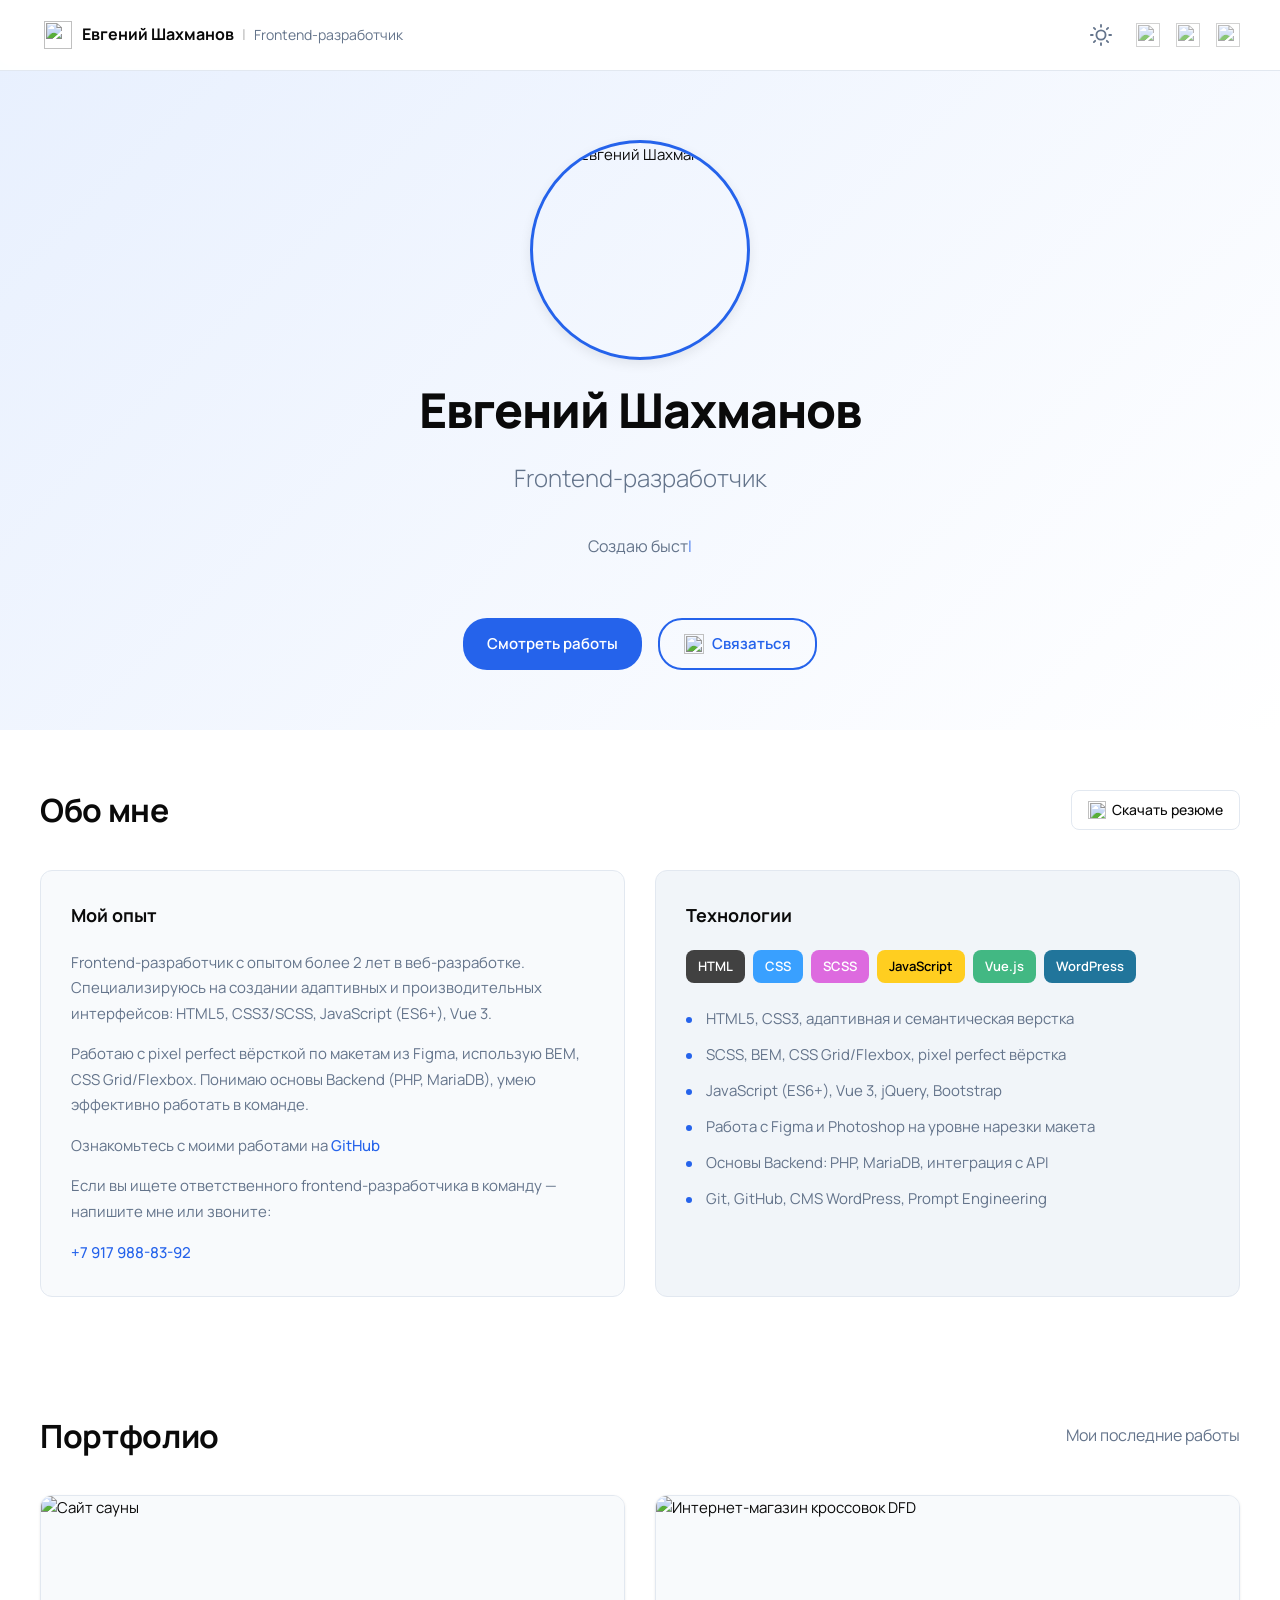
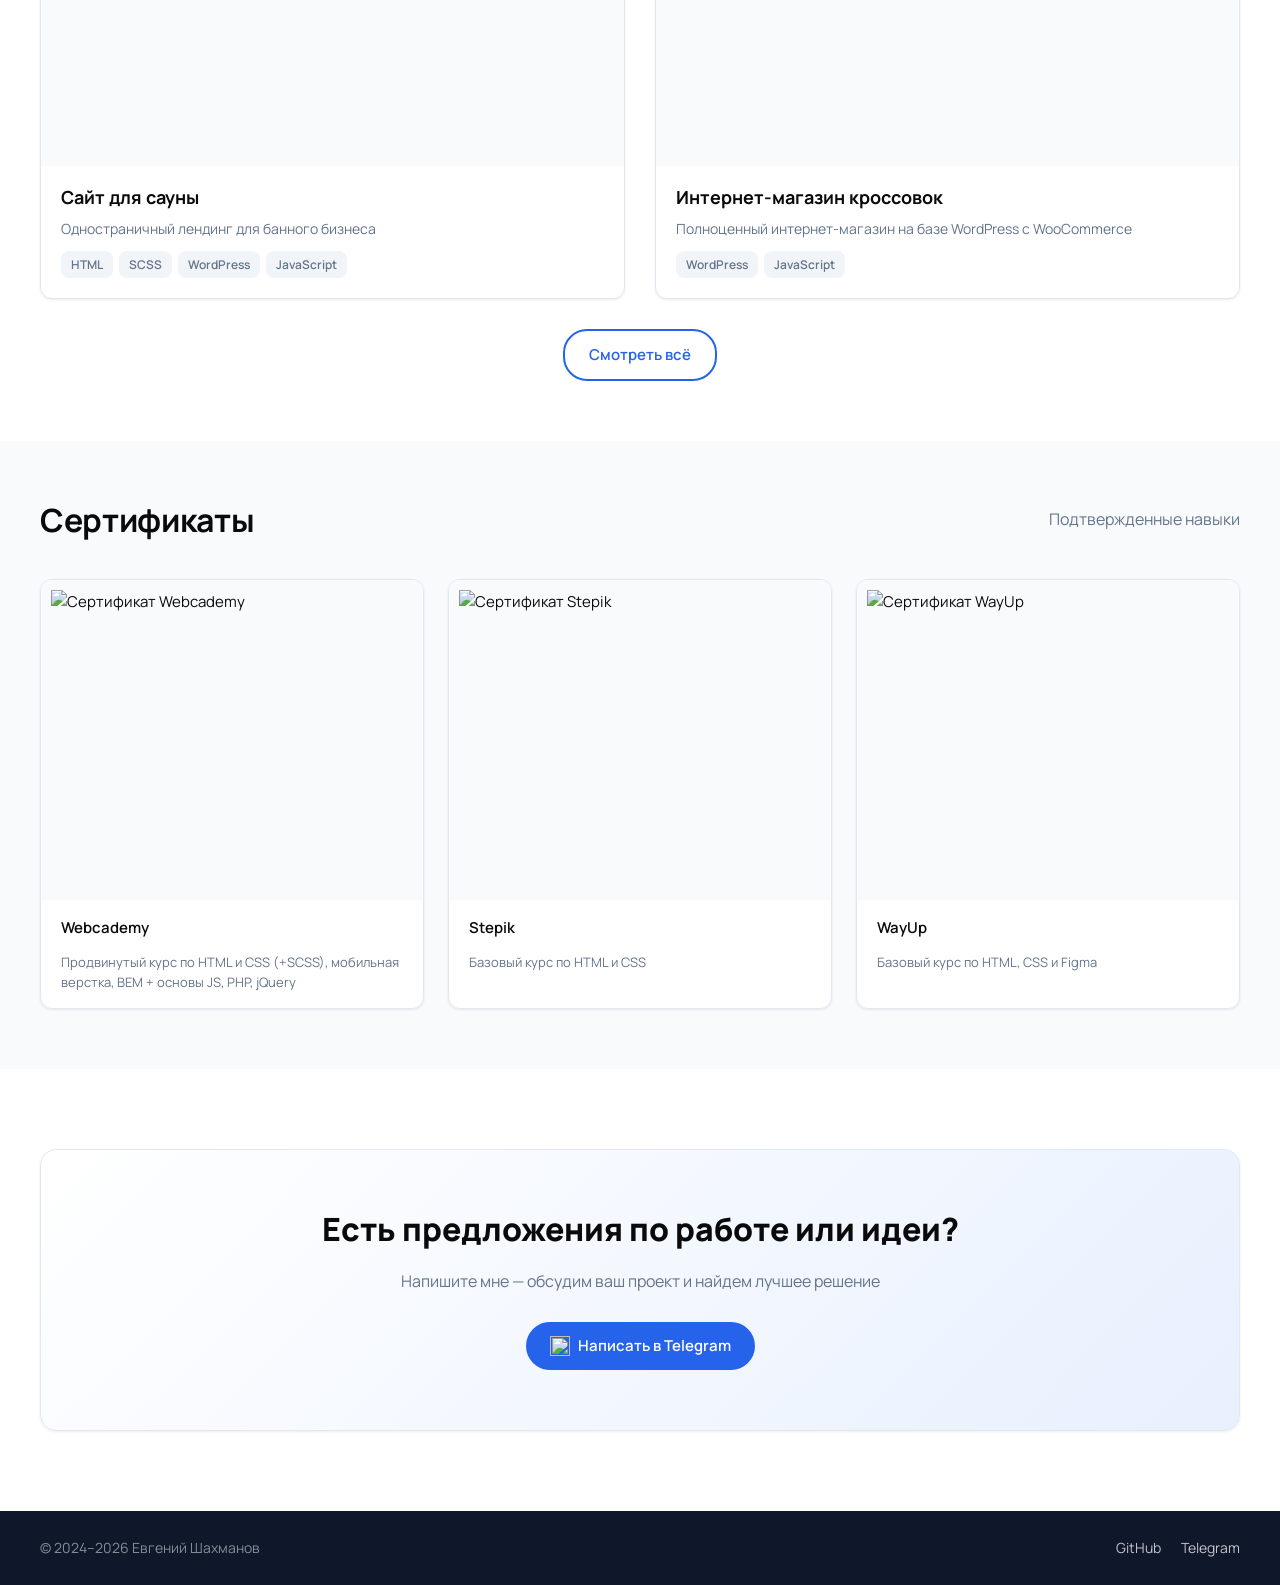
==== commit 91687bf4: "Merge pull request #7 from EvgenyWeb64/dev ++" ====
--- a/index.html
+++ b/index.html
@@ -10,7 +10,7 @@
     <link rel="apple-touch-icon" sizes="180x180" href="./img/favicons/apple-touch-icon.png">
     <meta name="description"
         content="Портфолио frontend-разработчика Евгения Шахманова. Создание сайтов на HTML, CSS, JavaScript и WordPress.">
-    <script>if(localStorage.getItem('theme')==='dark')document.documentElement.setAttribute('data-theme','dark');</script>
+    <script>if (localStorage.getItem('theme') === 'dark') document.documentElement.setAttribute('data-theme', 'dark');</script>
 </head>
 
 <body class="sticky-footer">
@@ -19,7 +19,7 @@
     <header class="header" id="top">
         <div class="container">
             <div class="header-row">
-                <a href="../index.html" class="header__logo">
+                <a href="./index.html" class="header__logo">
                     <img src="./img/favicons/favicon.svg" alt="" class="header__icon">
                     <div class="header__text">
                         <span class="header__name">Евгений Шахманов</span>
@@ -29,8 +29,20 @@
                 </a>
                 <div class="header__socials">
                     <button class="theme-toggle" id="themeToggle" aria-label="Переключить тему">
-                        <svg class="theme-toggle__sun" viewBox="0 0 24 24" xmlns="http://www.w3.org/2000/svg"><circle cx="12" cy="12" r="5"></circle><line x1="12" y1="1" x2="12" y2="3"></line><line x1="12" y1="21" x2="12" y2="23"></line><line x1="4.22" y1="4.22" x2="5.64" y2="5.64"></line><line x1="18.36" y1="18.36" x2="19.78" y2="19.78"></line><line x1="1" y1="12" x2="3" y2="12"></line><line x1="21" y1="12" x2="23" y2="12"></line><line x1="4.22" y1="19.78" x2="5.64" y2="18.36"></line><line x1="18.36" y1="5.64" x2="19.78" y2="4.22"></line></svg>
-                        <svg class="theme-toggle__moon" viewBox="0 0 24 24" xmlns="http://www.w3.org/2000/svg"><path d="M21 12.79A9 9 0 1 1 11.21 3 7 7 0 0 0 21 12.79z"></path></svg>
+                        <svg class="theme-toggle__sun" viewBox="0 0 24 24" xmlns="http://www.w3.org/2000/svg">
+                            <circle cx="12" cy="12" r="5"></circle>
+                            <line x1="12" y1="1" x2="12" y2="3"></line>
+                            <line x1="12" y1="21" x2="12" y2="23"></line>
+                            <line x1="4.22" y1="4.22" x2="5.64" y2="5.64"></line>
+                            <line x1="18.36" y1="18.36" x2="19.78" y2="19.78"></line>
+                            <line x1="1" y1="12" x2="3" y2="12"></line>
+                            <line x1="21" y1="12" x2="23" y2="12"></line>
+                            <line x1="4.22" y1="19.78" x2="5.64" y2="18.36"></line>
+                            <line x1="18.36" y1="5.64" x2="19.78" y2="4.22"></line>
+                        </svg>
+                        <svg class="theme-toggle__moon" viewBox="0 0 24 24" xmlns="http://www.w3.org/2000/svg">
+                            <path d="M21 12.79A9 9 0 1 1 11.21 3 7 7 0 0 0 21 12.79z"></path>
+                        </svg>
                     </button>
                     <a href="mailto:pudkovee@yandex.ru" target="_blank" aria-label="Email">
                         <img src="./img/icons/email.svg" alt="" class="icon-light">
@@ -65,9 +77,22 @@
             <div class="mobile-menu__header">
                 <span class="mobile-menu__name">Евгений Шахманов</span>
                 <span class="mobile-menu__role">Frontend-разработчик</span>
-                <button class="theme-toggle mobile-menu__theme-toggle" id="themeToggleMobile" aria-label="Переключить тему">
-                    <svg class="theme-toggle__sun" viewBox="0 0 24 24" xmlns="http://www.w3.org/2000/svg"><circle cx="12" cy="12" r="5"></circle><line x1="12" y1="1" x2="12" y2="3"></line><line x1="12" y1="21" x2="12" y2="23"></line><line x1="4.22" y1="4.22" x2="5.64" y2="5.64"></line><line x1="18.36" y1="18.36" x2="19.78" y2="19.78"></line><line x1="1" y1="12" x2="3" y2="12"></line><line x1="21" y1="12" x2="23" y2="12"></line><line x1="4.22" y1="19.78" x2="5.64" y2="18.36"></line><line x1="18.36" y1="5.64" x2="19.78" y2="4.22"></line></svg>
-                    <svg class="theme-toggle__moon" viewBox="0 0 24 24" xmlns="http://www.w3.org/2000/svg"><path d="M21 12.79A9 9 0 1 1 11.21 3 7 7 0 0 0 21 12.79z"></path></svg>
+                <button class="theme-toggle mobile-menu__theme-toggle" id="themeToggleMobile"
+                    aria-label="Переключить тему">
+                    <svg class="theme-toggle__sun" viewBox="0 0 24 24" xmlns="http://www.w3.org/2000/svg">
+                        <circle cx="12" cy="12" r="5"></circle>
+                        <line x1="12" y1="1" x2="12" y2="3"></line>
+                        <line x1="12" y1="21" x2="12" y2="23"></line>
+                        <line x1="4.22" y1="4.22" x2="5.64" y2="5.64"></line>
+                        <line x1="18.36" y1="18.36" x2="19.78" y2="19.78"></line>
+                        <line x1="1" y1="12" x2="3" y2="12"></line>
+                        <line x1="21" y1="12" x2="23" y2="12"></line>
+                        <line x1="4.22" y1="19.78" x2="5.64" y2="18.36"></line>
+                        <line x1="18.36" y1="5.64" x2="19.78" y2="4.22"></line>
+                    </svg>
+                    <svg class="theme-toggle__moon" viewBox="0 0 24 24" xmlns="http://www.w3.org/2000/svg">
+                        <path d="M21 12.79A9 9 0 1 1 11.21 3 7 7 0 0 0 21 12.79z"></path>
+                    </svg>
                     <span class="mobile-menu__theme-label">Светлая тема</span>
                 </button>
             </div>
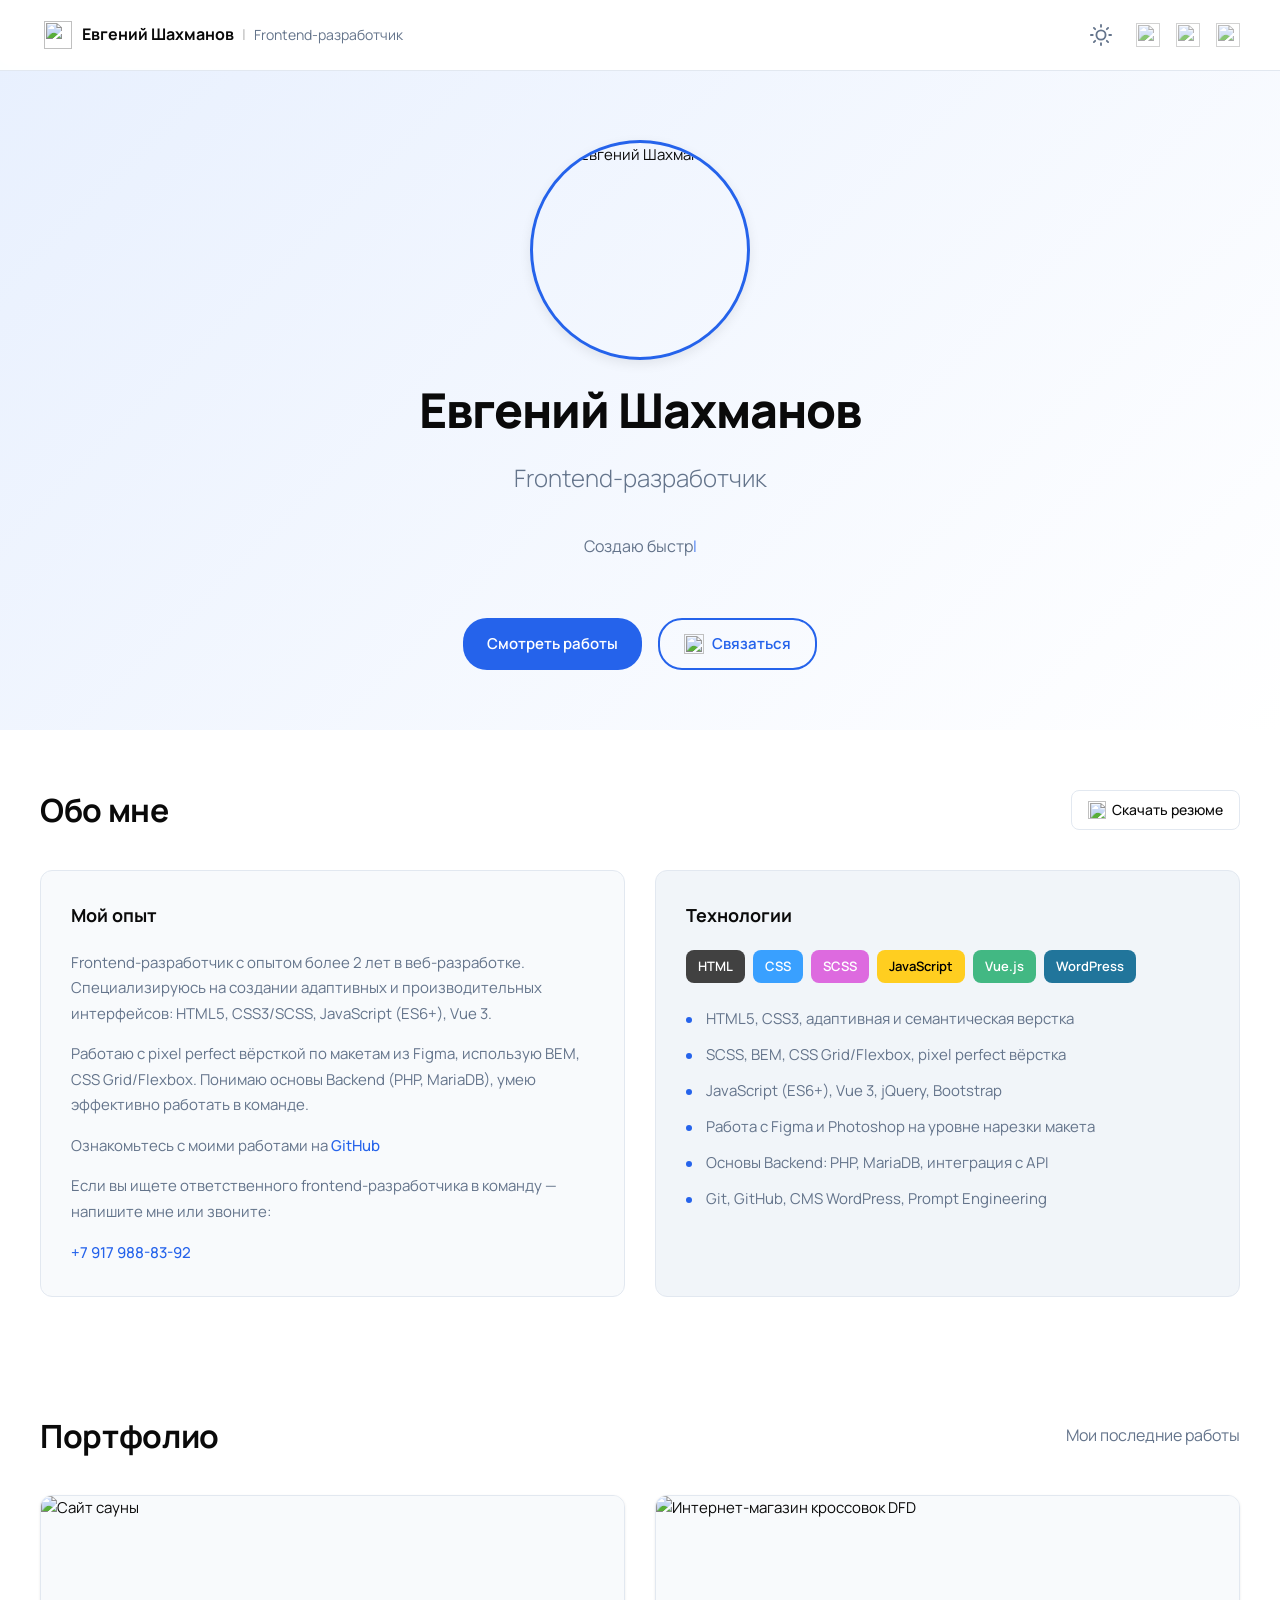
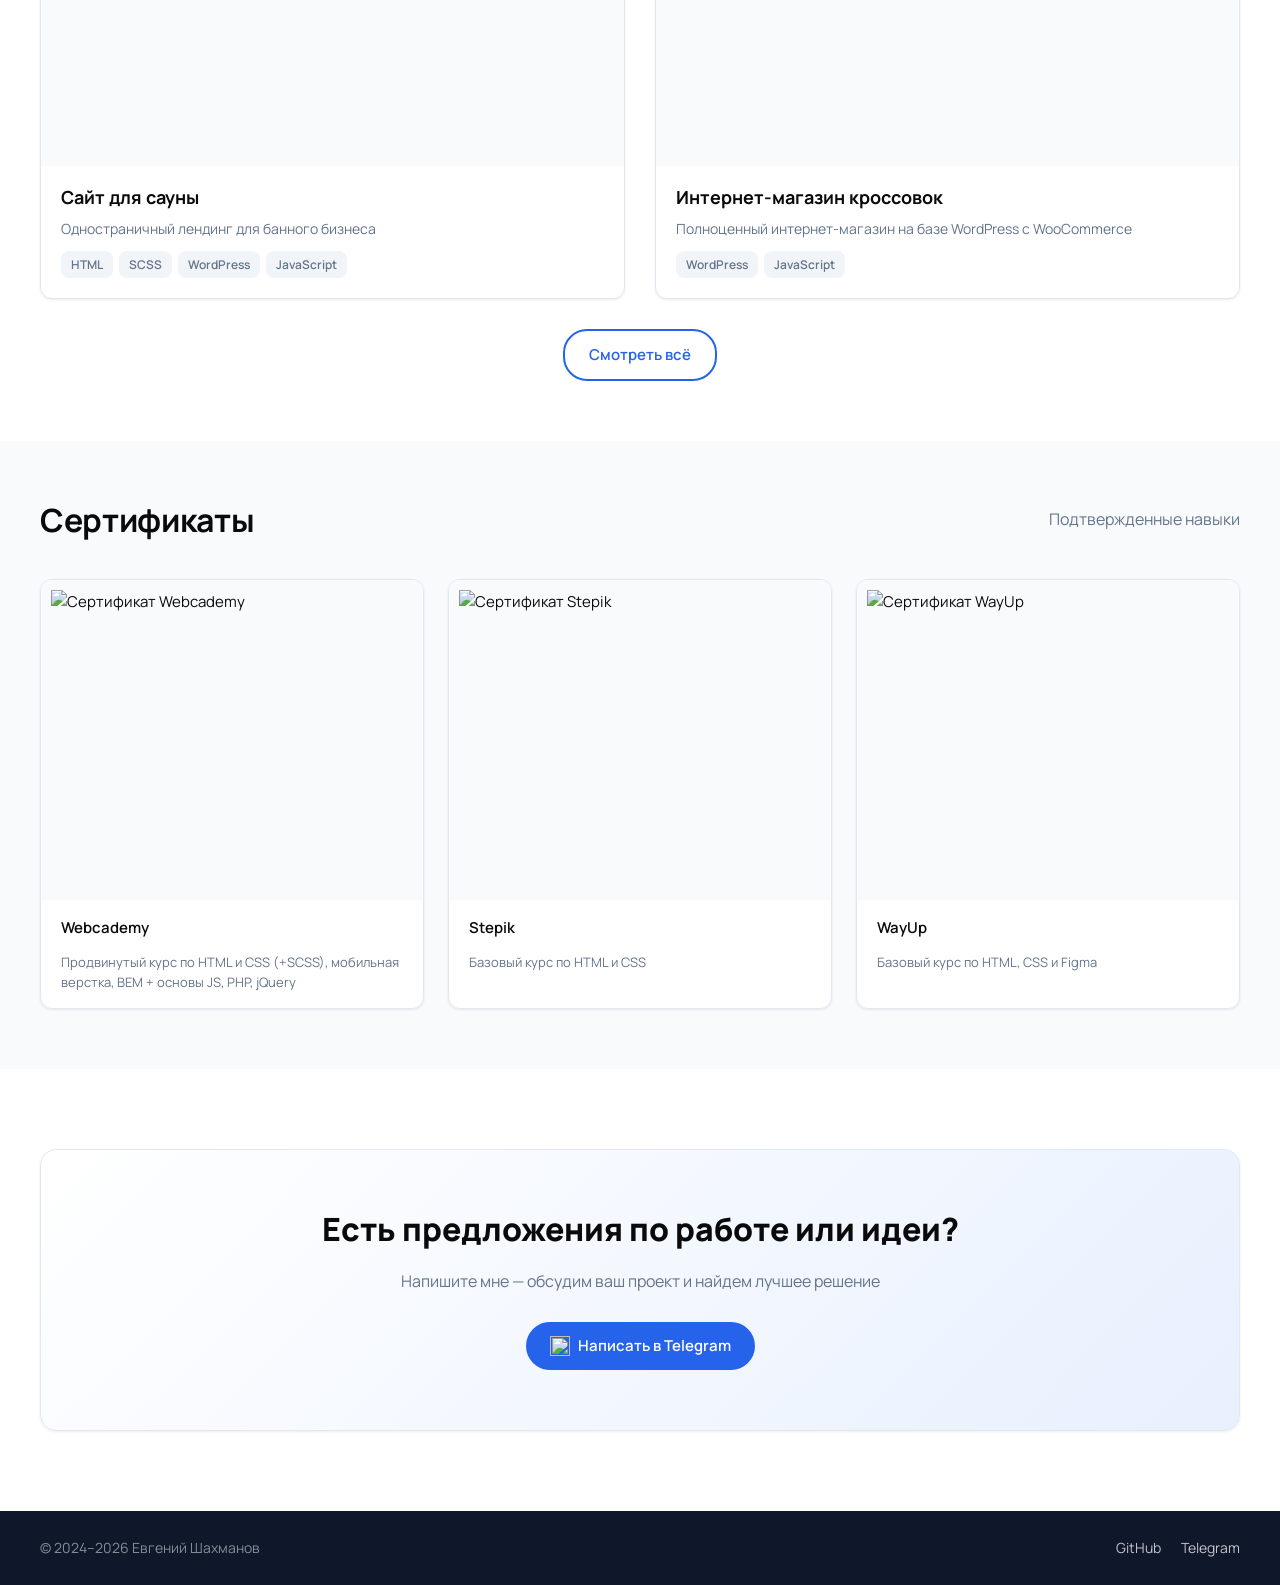
==== commit a0395928: "Merge pull request #8 from EvgenyWeb64/dev fix" ====
--- a/index.html
+++ b/index.html
@@ -19,14 +19,14 @@
     <header class="header" id="top">
         <div class="container">
             <div class="header-row">
-                <a href="./index.html" class="header__logo">
+                <div class="header__logo">
                     <img src="./img/favicons/favicon.svg" alt="" class="header__icon">
                     <div class="header__text">
                         <span class="header__name">Евгений Шахманов</span>
                         <span class="header__divider">|</span>
                         <span class="header__role">Frontend-разработчик</span>
                     </div>
-                </a>
+                </div>
                 <div class="header__socials">
                     <button class="theme-toggle" id="themeToggle" aria-label="Переключить тему">
                         <svg class="theme-toggle__sun" viewBox="0 0 24 24" xmlns="http://www.w3.org/2000/svg">
--- a/css/main.css
+++ b/css/main.css
@@ -1 +1 @@
-@import"https://fonts.googleapis.com/css?family=Manrope:300,400,500,600,700,800";*{padding:0px;margin:0px;border:none}*,*::before,*::after{box-sizing:border-box}a,a:link,a:visited{text-decoration:none}a:hover{text-decoration:none}aside,nav,footer,header,section,main{display:block}h1,h2,h3,h4,h5,h6,p{font-size:inherit;font-weight:inherit}ul,ul li{list-style:none}img{vertical-align:top}img,svg{max-width:100%;height:auto}address{font-style:normal}input,textarea,button,select{font-family:inherit;font-size:inherit;color:inherit;background-color:rgba(0,0,0,0)}input::-ms-clear{display:none}button,input[type=submit]{display:inline-block;box-shadow:none;background-color:rgba(0,0,0,0);background:none;cursor:pointer}input:focus,input:active,button:focus,button:active{outline:none}button::-moz-focus-inner{padding:0;border:0}label{cursor:pointer}legend{display:block}html{scroll-behavior:smooth;overflow-x:hidden}:root{--header-height: 60px;--header-height-mobile: 52px;--font-family: 'Manrope', sans-serif;--color-primary: #0a0a0a;--color-secondary: #64748b;--color-accent: #2563eb;--color-accent-hover: #1d4ed8;--color-bg: #ffffff;--color-bg-alt: #f8fafc;--color-bg-skills: #f1f5f9;--color-bg-cta: #f8fafc;--color-footer: #0f172a;--color-border: #e2e8f0;--color-tags: #64748b;--color-header-bg: rgba(255, 255, 255, 0.95);--color-hero-gradient-from: #e8f0fe;--badge-html: #414141;--badge-css: #39a0ff;--badge-scss: #dd6adf;--badge-js: #ffce20;--badge-wp: #21759b;--radius-sm: 8px;--radius-md: 12px;--radius-lg: 16px;--radius-xl: 24px;--shadow-sm: 0 1px 3px rgba(0, 0, 0, 0.08);--shadow-md: 0 4px 12px rgba(0, 0, 0, 0.08);--shadow-lg: 0 12px 40px rgba(0, 0, 0, 0.12);--shadow-hover: 0 8px 24px rgba(0, 0, 0, 0.12);--transition-fast: 0.15s ease;--transition-base: 0.25s ease;--transition-slow: 0.4s ease}[data-theme=dark]{--color-primary: #f1f5f9;--color-secondary: #94a3b8;--color-accent: #3b82f6;--color-accent-hover: #2563eb;--color-bg: #0f172a;--color-bg-alt: #1e293b;--color-bg-skills: #1e293b;--color-bg-cta: #1e293b;--color-footer: #020617;--color-border: #334155;--color-tags: #94a3b8;--color-header-bg: rgba(15, 23, 42, 0.95);--color-hero-gradient-from: #1e3a5f;--shadow-sm: 0 1px 3px rgba(0, 0, 0, 0.3);--shadow-md: 0 4px 12px rgba(0, 0, 0, 0.3);--shadow-lg: 0 12px 40px rgba(0, 0, 0, 0.4);--shadow-hover: 0 8px 24px rgba(0, 0, 0, 0.4)}body{font-family:var(--font-family);font-size:15px;line-height:1.6;color:var(--color-primary);background-color:var(--color-bg);-webkit-font-smoothing:antialiased;-moz-osx-font-smoothing:grayscale}a,a:link,a:visited{color:var(--color-accent);text-decoration:none;transition:color var(--transition-fast)}a:hover,a:link:hover,a:visited:hover{color:var(--color-accent-hover)}p+p{margin-top:1em}img{max-width:100%;height:auto;display:block}.container{max-width:1230px;padding:0 15px;margin:0 auto}@media(max-width: 1230px){.container{width:768px}}@media(max-width: 788px){.container{width:100%}}@media(max-width: 1230px){.container--tablet-fluid{width:auto}}@media(max-width: 788px){.container--mobile-fluid{width:auto}}html,body{min-height:100vh}.sticky-footer{display:flex;flex-direction:column}.main{padding-top:var(--header-height)}@media(max-width: 788px){.main{padding-top:var(--header-height-mobile)}}.footer{margin-top:auto}.header{padding:16px 0;border-bottom:1px solid var(--color-border);position:fixed;top:0;left:0;right:0;z-index:100;background-color:var(--color-header-bg);backdrop-filter:blur(8px)}@media(max-width: 788px){.header{padding:12px 0;backdrop-filter:none;background-color:var(--color-bg)}}.header-row{display:flex;justify-content:space-between;align-items:center;column-gap:30px}.header__logo{flex-shrink:0;display:flex;align-items:center;gap:10px}@media(max-width: 788px){.header__logo{padding-left:4px}}.header__icon{width:28px;height:28px;flex-shrink:0;display:block;max-width:none;max-height:none;margin-left:4px}.header__text{display:flex;align-items:baseline;gap:8px;opacity:0;transform:translateX(-10px);transition:opacity var(--transition-base),transform var(--transition-base);pointer-events:none;visibility:hidden}.header--scrolled .header__text{opacity:1;visibility:visible;pointer-events:all;transform:translateX(0)}@media(max-width: 788px){.header__text{display:none !important}}.header__name{font-weight:700;font-size:16px;line-height:1;color:var(--color-primary);white-space:nowrap}.header__divider{color:var(--color-primary);font-weight:400;opacity:.3}.header__role{font-size:14px;color:var(--color-secondary);font-weight:400;white-space:nowrap}@media(max-width: 788px){.header__role{font-size:13px}}.header__socials{display:flex;align-items:center;gap:16px;margin-left:auto}.header__socials img{width:24px;height:24px;transition:transform var(--transition-base),opacity var(--transition-fast);opacity:.7}.header__socials img:hover{transform:scale(1.1);opacity:1}@media(max-width: 788px){.header__socials{display:none}}.burger{display:none;flex-direction:column;justify-content:center;align-items:center;gap:5px;width:40px;height:40px;background:rgba(0,0,0,0);border:none;cursor:pointer;padding:8px;border-radius:var(--radius-sm);transition:background-color var(--transition-fast)}.burger:hover{background-color:var(--color-bg-alt)}.burger span{display:block;width:22px;height:2px;background-color:var(--color-primary);border-radius:2px;transition:transform var(--transition-base),opacity var(--transition-base)}.burger.burger--active span:nth-child(1){transform:translateY(7px) rotate(45deg)}.burger.burger--active span:nth-child(2){opacity:0}.burger.burger--active span:nth-child(3){transform:translateY(-7px) rotate(-45deg)}@media(max-width: 788px){.burger{display:flex}}.mobile-menu{position:fixed;inset:0;z-index:999;visibility:hidden;opacity:0;pointer-events:none;transition:visibility var(--transition-base),opacity var(--transition-base)}.mobile-menu.mobile-menu--active{visibility:visible;opacity:1;pointer-events:all}.mobile-menu__backdrop{position:absolute;inset:0;background-color:rgba(0,0,0,.5);backdrop-filter:blur(4px)}.mobile-menu__content{position:absolute;top:0;right:0;width:300px;max-width:85%;height:100%;background-color:var(--color-bg);box-shadow:var(--shadow-lg);padding:20px 24px 24px;display:flex;flex-direction:column;transform:translateX(100%);transition:transform var(--transition-base)}.mobile-menu--active .mobile-menu__content{transform:translateX(0)}.mobile-menu__close{position:absolute;top:16px;right:16px;width:36px;height:36px;display:flex;justify-content:center;align-items:center;background:rgba(0,0,0,0);border:none;cursor:pointer;padding:0}.mobile-menu__close svg{width:22px;height:22px;stroke:var(--color-secondary);stroke-width:2;stroke-linecap:round;transition:stroke var(--transition-fast)}.mobile-menu__close:hover svg{stroke:var(--color-primary)}.mobile-menu__header{display:flex;flex-direction:column;gap:4px;margin-top:36px;margin-bottom:32px;padding-bottom:20px;border-bottom:1px solid var(--color-border)}.mobile-menu__name{font-weight:700;font-size:18px;color:var(--color-primary)}.mobile-menu__role{font-size:14px;color:var(--color-secondary)}.mobile-menu__socials{display:flex;flex-direction:column;gap:4px;margin-bottom:24px}.mobile-menu__link{display:flex;align-items:center;gap:12px;padding:12px 14px;border-radius:var(--radius-sm);color:var(--color-primary);font-size:15px;font-weight:500;transition:background-color var(--transition-fast)}.mobile-menu__link:hover{background-color:var(--color-bg-alt)}.mobile-menu__link img{width:20px;height:20px}.mobile-menu__actions{display:flex;flex-direction:column;gap:10px;margin-bottom:32px}.mobile-menu__actions .btn-blue,.mobile-menu__actions .btn-outline{width:100%;justify-content:center}.mobile-menu__phone{margin-top:auto;text-align:center;padding-top:20px;border-top:1px solid var(--color-border)}.mobile-menu__phone a{font-size:16px;font-weight:600;color:var(--color-primary)}.mobile-resume-btn{padding:10px 20px;font-size:14px}.theme-toggle{width:38px;height:38px;display:flex;justify-content:center;align-items:center;background:rgba(0,0,0,0);border:none;cursor:pointer;border-radius:var(--radius-sm);color:var(--color-secondary);transition:color var(--transition-fast),background-color var(--transition-fast);flex-shrink:0}.theme-toggle svg{width:22px;height:22px;stroke:currentColor;fill:none;stroke-width:2;stroke-linecap:round;stroke-linejoin:round;pointer-events:none}.theme-toggle:hover{color:var(--color-accent);background-color:var(--color-bg-alt)}.theme-toggle:focus{outline:none}.theme-toggle .theme-toggle__moon{display:none}[data-theme=dark] .theme-toggle .theme-toggle__sun{display:none}[data-theme=dark] .theme-toggle .theme-toggle__moon{display:block}.mobile-menu__theme-toggle{width:fit-content;height:auto;padding:10px 14px;gap:10px;margin-top:12px;border-radius:var(--radius-sm);background-color:var(--color-bg-alt);border:1px solid var(--color-border);color:var(--color-primary);font-size:15px;font-weight:500;justify-content:flex-start}.mobile-menu__theme-toggle:focus{outline:none}.mobile-menu__theme-toggle:hover{background-color:var(--color-bg-skills);color:var(--color-accent)}.mobile-menu__theme-label{font-size:15px;font-weight:500}.hero{padding:80px 0 60px;background:linear-gradient(135deg, var(--color-hero-gradient-from) 0%, var(--color-bg) 100%)}@media(max-width: 1230px){.hero{padding:60px 0 40px}}@media(max-width: 788px){.hero{padding:40px 0 30px}}.hero__content{display:flex;flex-direction:column;align-items:center;text-align:center;gap:24px}.hero__avatar{width:220px;height:220px;border-radius:50%;object-fit:cover;border:3px solid var(--color-accent);box-shadow:var(--shadow-md)}.hero__name{font-size:48px;font-weight:800;line-height:1.1;letter-spacing:-0.02em}@media(max-width: 1230px){.hero__name{font-size:40px}}@media(max-width: 788px){.hero__name{font-size:32px}}.hero__role{font-size:24px;font-weight:300;color:var(--color-secondary);line-height:1.4}@media(max-width: 1230px){.hero__role{font-size:20px}}@media(max-width: 788px){.hero__role{font-size:18px}}.hero__tagline{font-size:16px;color:var(--color-secondary);max-width:500px;line-height:1.6;min-height:51.2px;opacity:0;transition:opacity .4s ease}.hero__tagline.typing{opacity:1}@media(max-width: 788px){.hero__tagline{font-size:15px;min-height:72px}}.typing__cursor{display:inline-block;animation:typingBlink .7s step-end infinite;color:var(--color-accent);font-weight:300}@keyframes typingBlink{0%,100%{opacity:1}50%{opacity:0}}.hero__actions{display:flex;flex-wrap:wrap;justify-content:center;gap:16px;margin-top:8px}.hero__content{opacity:0;transform:translateY(20px);animation:heroFadeIn .6s ease forwards}@keyframes heroFadeIn{to{opacity:1;transform:translateY(0)}}.about{padding:60px 0}@media(max-width: 1230px){.about{padding:50px 0}}@media(max-width: 788px){.about{padding:40px 0}}.about__header-row{display:flex;justify-content:space-between;align-items:center;margin-bottom:40px}@media(max-width: 788px){.about__header-row{flex-direction:column;align-items:flex-start;gap:16px;margin-bottom:30px}}.about__title{margin:0}.about__content{display:grid;grid-template-columns:1fr 1fr;gap:30px}@media(max-width: 788px){.about__content{grid-template-columns:1fr;gap:40px}}.about__card{padding:30px;border-radius:var(--radius-md);background-color:var(--color-bg-alt);border:1px solid var(--color-border)}@media(max-width: 1230px){.about__card{padding:24px}}@media(max-width: 788px){.about__card{padding:20px}}.about__card--skills{background-color:var(--color-bg-skills)}.about__subtitle{font-size:18px;font-weight:700;margin-bottom:20px}.about__text{line-height:1.7;color:var(--color-secondary)}.about__text p:last-child{font-size:15px;font-weight:600;color:var(--color-primary);margin-top:16px}.about__text a{font-weight:500}.about__specs{display:flex;flex-wrap:wrap;gap:8px;font-family:var(--font-family);font-weight:600;font-size:13px;color:#fff;margin-bottom:24px;cursor:pointer}.spec__item{padding:6px 12px;border-radius:var(--radius-sm);transition:transform var(--transition-fast)}.spec__item--html{background-color:var(--badge-html);animation:specsWave 3s ease-in-out infinite;animation-delay:0s}.spec__item--css{background-color:var(--badge-css);animation:specsWave 3s ease-in-out infinite;animation-delay:.25s}.spec__item--scss{background-color:var(--badge-scss);animation:specsWave 3s ease-in-out infinite;animation-delay:.5s}.spec__item--js{background-color:var(--badge-js);color:#000;animation:specsWave 3s ease-in-out infinite;animation-delay:.75s}.spec__item--vue{background-color:#42b883;animation:specsWave 3s ease-in-out infinite;animation-delay:1s}.spec__item--wp{background-color:var(--badge-wp);animation:specsWave 3s ease-in-out infinite;animation-delay:1.25s}@keyframes specsWave{0%,8%,100%{transform:translateY(0)}4%{transform:translateY(-2px)}}.about__skills-list{padding-left:0;margin:0;list-style:none;display:flex;flex-direction:column;gap:12px}.about__skills-list li{position:relative;padding-left:20px;line-height:1.6;color:var(--color-secondary)}.about__skills-list li::before{content:"";position:absolute;left:0;top:10px;width:6px;height:6px;background-color:var(--color-accent);border-radius:50%}.portfolio{padding:60px 0;scroll-margin-top:50px}@media(max-width: 1230px){.portfolio{padding:50px 0}}@media(max-width: 788px){.portfolio{padding:40px 0}}.portfolio__header{display:flex;justify-content:space-between;align-items:center;margin-bottom:40px}@media(max-width: 788px){.portfolio__header{flex-direction:column;align-items:flex-start;gap:16px;margin-bottom:30px}}.portfolio__title{margin:0}.portfolio__grid{display:grid;grid-template-columns:repeat(2, 1fr);gap:30px}@media(max-width: 788px){.portfolio__grid{grid-template-columns:1fr;gap:24px}}.portfolio__actions{display:flex;justify-content:center;margin-top:30px}.cta{padding:80px 0}@media(max-width: 1230px){.cta{padding:60px 0}}@media(max-width: 788px){.cta{padding:50px 0}}.cta__wrapper{background:linear-gradient(315deg, var(--color-hero-gradient-from) 0%, var(--color-bg) 100%);border-radius:var(--radius-lg);padding:60px 40px;display:flex;flex-direction:column;align-items:center;justify-content:center;text-align:center;box-shadow:var(--shadow-sm);border:1px solid var(--color-border)}@media(max-width: 788px){.cta__wrapper{padding:40px 24px}}.cta__content{display:flex;flex-direction:column;align-items:center;row-gap:20px}.cta__title{font-weight:800;font-size:32px;color:var(--color-primary);line-height:1.2}@media(max-width: 1230px){.cta__title{font-size:28px}}@media(max-width: 788px){.cta__title{font-size:24px}}.cta__text{font-weight:400;font-size:16px;color:var(--color-secondary);max-width:500px}@media(max-width: 788px){.cta__text{font-size:15px}}.cta__content .btn-blue{margin-top:8px}.cta__content .btn-blue:hover{background-color:var(--color-accent-hover);color:#fff}.tags{font-weight:500;font-size:13px;line-height:1.3;color:var(--color-tags);display:flex;flex-wrap:wrap;gap:6px}.tag{display:inline-block;padding:4px 10px;background-color:var(--color-bg-skills);border-radius:var(--radius-sm);font-size:12px;font-weight:600;color:var(--color-tags)}.footer{padding:30px 0;background-color:var(--color-footer);font-size:14px;line-height:1;color:hsla(0,0%,100%,.5)}@media(max-width: 788px){.footer{padding:20px 0;font-size:13px;text-align:center}}.footer a{color:hsla(0,0%,100%,.75);transition:color var(--transition-fast)}.footer a:hover{color:#fff}.footer__content{display:flex;justify-content:space-between;align-items:center}@media(max-width: 788px){.footer__content{flex-direction:column;gap:12px}}.footer__copyright{margin:0;font-weight:400}.footer__links{display:flex;gap:20px}@media(max-width: 788px){.footer__links{gap:16px}}.certificates{padding:60px 0;background-color:var(--color-bg-alt)}@media(max-width: 1230px){.certificates{padding:50px 0}}@media(max-width: 788px){.certificates{padding:40px 0}}.certificates__header{display:flex;justify-content:space-between;align-items:center;margin-bottom:40px}@media(max-width: 788px){.certificates__header{flex-direction:column;align-items:flex-start;gap:16px;margin-bottom:30px}}.certificates__title{margin:0}.certificates__grid{display:grid;grid-template-columns:repeat(auto-fit, minmax(280px, 1fr));gap:24px}.certificate-card{position:relative;border-radius:var(--radius-md);overflow:hidden;background-color:var(--color-bg);border:1px solid var(--color-border);box-shadow:var(--shadow-sm);transition:transform var(--transition-base),box-shadow var(--transition-base);cursor:pointer;display:block}.certificate-card:hover{transform:translateY(-4px);box-shadow:var(--shadow-hover)}.certificate-card:hover .certificate-card__img img{transform:scale(1.05)}.certificate-card:hover .certificate-card__overlay{opacity:1}.certificate-card__img{position:relative;height:320px;overflow:hidden;background-color:var(--color-bg-alt)}.certificate-card__img img{width:100%;height:100%;object-fit:contain;padding:10px;transition:transform var(--transition-slow)}.certificate-card__overlay{position:absolute;inset:0;background:rgba(0,0,0,.7);opacity:0;transition:opacity var(--transition-base);display:flex;flex-direction:column;justify-content:center;align-items:center;padding:20px;text-align:center;color:#fff}.certificate-card__name{font-size:18px;font-weight:700;margin-bottom:8px}.certificate-card__date{font-size:14px;opacity:.8;margin-bottom:4px}.certificate-card__school{font-size:13px;font-weight:500;opacity:.7}.certificate-card__body{padding:16px 20px}.certificate-card__school-name{font-size:15px;font-weight:600;color:var(--color-primary);margin-bottom:4px}.certificate-card__desc{font-size:13px;color:var(--color-secondary);line-height:1.5}.none{display:none !important}.visually-hidden{clip:rect(0 0 0 0);clip-path:inset(50%);height:1px;overflow:hidden;position:absolute;white-space:nowrap;width:1px}.no-scroll{overflow-y:hidden}.icon-dark{display:none}[data-theme=dark] .icon-light{display:none}[data-theme=dark] .icon-dark{display:block}.animate-on-scroll{opacity:0;transform:translateY(30px);transition:opacity .6s ease,transform .6s ease}.animate-on-scroll.animate-visible{opacity:1;transform:translateY(0)}.mb-1{margin-bottom:1em}.mb-2{margin-bottom:2em}.mb-3{margin-bottom:3em}.mb-4{margin-bottom:4em}.mb-5{margin-bottom:5em}.btn-blue,a.btn-blue{display:inline-flex;align-items:center;justify-content:center;gap:8px;padding:12px 24px;border-radius:var(--radius-xl);background-color:var(--color-accent);font-size:15px;font-weight:600;color:#fff;text-align:center;text-decoration:none;border:none;cursor:pointer;transition:background-color var(--transition-base),transform var(--transition-fast)}.btn-blue:hover,a.btn-blue:hover{background-color:var(--color-accent-hover);color:#fff;transform:translateY(-2px)}.btn-blue:active,a.btn-blue:active{transform:translateY(0)}.btn-blue img,a.btn-blue img{width:20px;height:20px}.btn-link,a.btn-link{display:inline-flex;align-items:center;gap:6px;padding:8px 14px;border-radius:var(--radius-sm);background-color:var(--color-bg-alt);border:1px solid var(--color-border);font-size:14px;font-weight:500;color:var(--color-primary);text-decoration:none;transition:background-color var(--transition-fast),border-color var(--transition-fast)}.btn-link:hover,a.btn-link:hover{background-color:var(--color-bg-skills);border-color:var(--color-accent);color:var(--color-accent)}.btn-link img,a.btn-link img{width:16px;height:16px}.btn-resume,a.btn-resume{display:inline-flex;align-items:center;gap:6px;padding:8px 16px;border-radius:var(--radius-sm);background-color:var(--color-bg);border:1px solid var(--color-border);font-size:14px;font-weight:500;color:var(--color-primary);cursor:pointer;transition:background-color var(--transition-fast),border-color var(--transition-fast)}.btn-resume:hover,a.btn-resume:hover{background-color:var(--color-bg-alt);border-color:var(--color-accent);color:var(--color-accent)}.btn-resume img,a.btn-resume img{width:18px;height:18px}.btn-outline,a.btn-outline{display:inline-flex;align-items:center;justify-content:center;gap:8px;padding:12px 24px;border-radius:var(--radius-xl);background-color:rgba(0,0,0,0);border:2px solid var(--color-accent);font-size:15px;font-weight:600;color:var(--color-accent);text-decoration:none;cursor:pointer;transition:background-color var(--transition-base),color var(--transition-fast)}.btn-outline:hover,a.btn-outline:hover{background-color:var(--color-accent);color:#fff}.btn-outline img,a.btn-outline img{width:20px;height:20px}.title{font-weight:700;font-size:32px;line-height:1.2;letter-spacing:-0.01em}@media(max-width: 788px){.title{font-size:26px}}.section-subtitle{font-size:16px;color:var(--color-secondary);font-weight:400}.project-card{position:relative;border-radius:var(--radius-md);overflow:hidden;background-color:var(--color-bg);border:1px solid var(--color-border);box-shadow:var(--shadow-sm);transition:transform var(--transition-base),box-shadow var(--transition-base);cursor:pointer;display:block;color:inherit;text-decoration:none}.project-card:hover{transform:translateY(-4px);box-shadow:var(--shadow-hover)}.project-card:hover .project-card__img img{transform:scale(1.05)}.project-card:hover .project-card__overlay{opacity:1}.project-card__header{position:relative;overflow:hidden;height:270px;background-color:var(--color-bg-alt)}@media(max-width: 788px){.project-card__header{height:140px}}.project-card__img{width:100%;height:100%;display:flex;justify-content:center;align-items:center;background-color:var(--color-bg-alt)}.project-card__img img{width:100%;height:100%;object-fit:cover;transition:transform var(--transition-slow)}.project-card__overlay{position:absolute;inset:0;background:linear-gradient(to top, rgba(0, 0, 0, 0.6) 0%, transparent 100%);opacity:0;transition:opacity var(--transition-base);display:flex;align-items:flex-end;padding:20px}.project-card__badge{display:inline-block;padding:4px 10px;background-color:hsla(0,0%,100%,.95);border-radius:var(--radius-sm);font-size:12px;font-weight:600;color:var(--color-primary)}.project-card__body{padding:20px}.project-card__title{font-size:18px;font-weight:700;line-height:1.3;margin-bottom:8px;color:var(--color-primary)}.project-card__desc{font-size:14px;color:var(--color-secondary);line-height:1.5;margin-bottom:12px}.project-card__tags{display:flex;flex-wrap:wrap;gap:6px}.project-page{padding:80px 0 60px}@media(max-width: 1230px){.project-page{padding:60px 0 40px}}@media(max-width: 788px){.project-page{padding:40px 0 30px}}.project-page__header-row{display:flex;justify-content:space-between;align-items:center;margin-bottom:40px}@media(max-width: 788px){.project-page__header-row{flex-wrap:wrap;gap:12px;margin-bottom:30px}}.project-page__back{display:inline-flex;align-items:center;gap:4px;font-size:14px;font-weight:500;color:var(--color-secondary);transition:color var(--transition-fast)}.project-page__back svg{width:16px;height:16px;stroke:currentColor;stroke-width:2;stroke-linecap:round;stroke-linejoin:round;fill:none;flex-shrink:0}.project-page__back:hover{color:var(--color-accent)}.project-page__title{margin:0}.project-page__subtitle{font-size:18px;color:var(--color-secondary);margin:0}.project-page__grid{display:grid;grid-template-columns:repeat(2, 1fr);gap:30px;align-items:stretch}@media(max-width: 788px){.project-page__grid{grid-template-columns:1fr;gap:24px}}.project-page__card{background-color:var(--color-bg);border-radius:var(--radius-lg);border:1px solid var(--color-border);overflow:hidden;box-shadow:var(--shadow-sm);transition:box-shadow var(--transition-base);display:flex;flex-direction:column;height:100%}.project-page__card:hover{box-shadow:var(--shadow-hover)}.project-page__img{width:100%;height:400px;overflow:hidden;background-color:var(--color-bg-alt)}.project-page__img img{width:100%;height:100%;object-fit:cover;transition:transform var(--transition-slow)}.project-page__card:hover .project-page__img img{transform:scale(1.05)}.project-page__content{padding:24px;display:flex;flex-direction:column;flex:1}.project-page__card-title{margin:0 0 12px;font-size:20px;font-weight:700;line-height:1.3}@media(max-width: 788px){.project-page__card-title{font-size:18px}}.project-page__card-text{margin:0 0 12px;font-size:14px;line-height:1.6;color:var(--color-secondary)}.project-page__card-pages{margin:0 0 12px;font-size:14px;font-weight:500;color:var(--color-primary)}.project-page__card-list{margin:0 0 16px;padding-left:20px;list-style:disc}.project-page__card-list li{list-style:disc;display:list-item;margin-bottom:6px;font-size:14px;color:var(--color-secondary)}.project-page__card-list li a{color:var(--color-accent);text-decoration:underline;text-underline-offset:2px}.project-page__card-list li a:hover{text-decoration-thickness:2px}.project-page__card-tags{display:flex;flex-wrap:wrap;gap:8px;margin-top:auto;margin-bottom:16px;padding-top:16px;border-top:1px solid var(--color-border)}.project-page__card-btns{display:flex;flex-wrap:wrap;gap:12px}.top-link{position:fixed;right:24px;bottom:80px;z-index:99;display:flex;justify-content:center;align-items:center;width:48px;height:48px;background-color:var(--color-primary);border-radius:var(--radius-md);box-shadow:var(--shadow-md);opacity:0;visibility:hidden;transform:translateY(10px);pointer-events:none;transition:opacity var(--transition-base),transform var(--transition-base),visibility var(--transition-base)}.top-link:hover{transform:translateY(-2px)}[data-theme=dark] .top-link{background-color:var(--color-accent)}.top-link--visible{opacity:1;visibility:visible;transform:translateY(0);pointer-events:all}.top-link svg{width:20px;height:20px;fill:none;stroke:#fff;stroke-width:2;stroke-linecap:round;stroke-linejoin:round}@media(max-width: 788px){.top-link{right:16px;bottom:80px;width:44px;height:44px}}.modal-overlay{position:fixed;inset:0;z-index:1000;background-color:rgba(0,0,0,.6);backdrop-filter:blur(4px);display:flex;justify-content:center;align-items:center;padding:20px;opacity:0;visibility:hidden;transition:opacity var(--transition-base),visibility var(--transition-base)}.modal-overlay.modal-overlay--active{opacity:1;visibility:visible}.modal{position:relative;width:100%;max-width:800px;max-height:90vh;background-color:var(--color-bg);border-radius:var(--radius-lg);overflow-y:auto;box-shadow:var(--shadow-lg);transform:scale(0.95) translateY(20px);transition:transform var(--transition-base)}.modal-overlay--active .modal{transform:scale(1) translateY(0)}.modal::-webkit-scrollbar{width:6px}.modal::-webkit-scrollbar-track{background:rgba(0,0,0,0)}.modal::-webkit-scrollbar-thumb{background-color:var(--color-border);border-radius:var(--radius-sm)}.modal__header{display:flex;justify-content:flex-end;align-items:center;padding:8px 12px;border-bottom:1px solid var(--color-border);flex-shrink:0}.modal__close{width:36px;height:36px;display:flex;justify-content:center;align-items:center;background:rgba(0,0,0,0);border:none;border-radius:var(--radius-sm);cursor:pointer;color:var(--color-secondary);transition:color var(--transition-fast),background-color var(--transition-fast)}.modal__close svg{width:18px;height:18px;stroke:currentColor;stroke-width:2;stroke-linecap:round;fill:none;pointer-events:none}.modal__close:hover{color:var(--color-accent);background-color:var(--color-bg-alt)}.modal__close:focus{outline:none}.modal__img{position:relative;width:100%;height:360px;display:flex;justify-content:center;align-items:center;overflow:hidden;background-color:var(--color-bg-alt)}.modal__img img{width:100%;height:100%;object-fit:cover;display:block}.modal__content{padding:30px 40px 40px}.modal__title{margin-bottom:16px;font-weight:700;font-size:24px;line-height:1.3}.modal__text{margin-bottom:20px;font-size:15px;line-height:1.6;color:var(--color-secondary)}.modal__text a{color:var(--color-accent);text-decoration:underline;text-underline-offset:2px}.modal__text a:hover{text-decoration-thickness:2px}.modal__text p+p{margin-top:1em}.modal__text ul{margin-top:16px;padding-left:20px}.modal__text ul li{color:var(--color-accent);list-style-type:disc;margin-bottom:8px}.modal__text ul li a{color:inherit}.modal__tags{margin-bottom:20px;padding-top:20px;border-top:1px solid var(--color-border)}.modal__btns{display:flex;align-items:center;flex-wrap:wrap;gap:12px}.modal--certificate{max-width:600px}.modal--certificate .modal__img{height:auto;padding:20px}.modal--certificate .modal__img img{box-shadow:none;height:auto}@media(max-width: 1230px){.modal{max-width:700px}.modal__content{padding:24px 30px 30px}}@media(max-width: 788px){.modal-overlay{padding:0;align-items:center}.modal{max-width:calc(100% - 32px);max-height:calc(100vh - 32px);border-radius:var(--radius-md)}.modal__content{padding:20px 24px 28px}.modal__title{font-size:20px}.modal__text{font-size:14px;line-height:1.5}.modal__btns{flex-direction:column;align-items:stretch}.modal__img{height:auto}.modal__img img{height:auto}.modal--certificate .modal__img{padding:10px}}/*# sourceMappingURL=main.css.map */
+@import"https://fonts.googleapis.com/css?family=Manrope:300,400,500,600,700,800";*{padding:0px;margin:0px;border:none}*,*::before,*::after{box-sizing:border-box}a,a:link,a:visited{text-decoration:none}a:hover{text-decoration:none}aside,nav,footer,header,section,main{display:block}h1,h2,h3,h4,h5,h6,p{font-size:inherit;font-weight:inherit}ul,ul li{list-style:none}img{vertical-align:top}img,svg{max-width:100%;height:auto}address{font-style:normal}input,textarea,button,select{font-family:inherit;font-size:inherit;color:inherit;background-color:rgba(0,0,0,0)}input::-ms-clear{display:none}button,input[type=submit]{display:inline-block;box-shadow:none;background-color:rgba(0,0,0,0);background:none;cursor:pointer}input:focus,input:active,button:focus,button:active{outline:none}button::-moz-focus-inner{padding:0;border:0}label{cursor:pointer}legend{display:block}html{scroll-behavior:smooth;overflow-x:hidden}:root{--header-height: 60px;--header-height-mobile: 52px;--font-family: 'Manrope', sans-serif;--color-primary: #0a0a0a;--color-secondary: #64748b;--color-accent: #2563eb;--color-accent-hover: #1d4ed8;--color-bg: #ffffff;--color-bg-alt: #f8fafc;--color-bg-skills: #f1f5f9;--color-bg-cta: #f8fafc;--color-footer: #0f172a;--color-border: #e2e8f0;--color-tags: #64748b;--color-header-bg: rgba(255, 255, 255, 0.95);--color-hero-gradient-from: #e8f0fe;--badge-html: #414141;--badge-css: #39a0ff;--badge-scss: #dd6adf;--badge-js: #ffce20;--badge-wp: #21759b;--radius-sm: 8px;--radius-md: 12px;--radius-lg: 16px;--radius-xl: 24px;--shadow-sm: 0 1px 3px rgba(0, 0, 0, 0.08);--shadow-md: 0 4px 12px rgba(0, 0, 0, 0.08);--shadow-lg: 0 12px 40px rgba(0, 0, 0, 0.12);--shadow-hover: 0 8px 24px rgba(0, 0, 0, 0.12);--transition-fast: 0.15s ease;--transition-base: 0.25s ease;--transition-slow: 0.4s ease}[data-theme=dark]{--color-primary: #f1f5f9;--color-secondary: #94a3b8;--color-accent: #3b82f6;--color-accent-hover: #2563eb;--color-bg: #0f172a;--color-bg-alt: #1e293b;--color-bg-skills: #1e293b;--color-bg-cta: #1e293b;--color-footer: #020617;--color-border: #334155;--color-tags: #94a3b8;--color-header-bg: rgba(15, 23, 42, 0.95);--color-hero-gradient-from: #1e3a5f;--shadow-sm: 0 1px 3px rgba(0, 0, 0, 0.3);--shadow-md: 0 4px 12px rgba(0, 0, 0, 0.3);--shadow-lg: 0 12px 40px rgba(0, 0, 0, 0.4);--shadow-hover: 0 8px 24px rgba(0, 0, 0, 0.4)}body{font-family:var(--font-family);font-size:15px;line-height:1.6;color:var(--color-primary);background-color:var(--color-bg);-webkit-font-smoothing:antialiased;-moz-osx-font-smoothing:grayscale}a,a:link,a:visited{color:var(--color-accent);text-decoration:none;transition:color var(--transition-fast)}a:hover,a:link:hover,a:visited:hover{color:var(--color-accent-hover)}p+p{margin-top:1em}img{max-width:100%;height:auto;display:block}.container{max-width:1230px;padding:0 15px;margin:0 auto}@media(max-width: 1230px){.container{width:768px}}@media(max-width: 788px){.container{width:100%}}@media(max-width: 1230px){.container--tablet-fluid{width:auto}}@media(max-width: 788px){.container--mobile-fluid{width:auto}}html,body{min-height:100vh}.sticky-footer{display:flex;flex-direction:column}.main{padding-top:var(--header-height)}@media(max-width: 788px){.main{padding-top:var(--header-height-mobile)}}.footer{margin-top:auto}.header{padding:16px 0;border-bottom:1px solid var(--color-border);position:fixed;top:0;left:0;right:0;z-index:100;background-color:var(--color-header-bg);backdrop-filter:blur(8px)}@media(max-width: 788px){.header{padding:12px 0;backdrop-filter:none;background-color:var(--color-bg)}}.header-row{display:flex;justify-content:space-between;align-items:center;column-gap:30px}.header__logo{flex-shrink:0;display:flex;align-items:center;gap:10px}@media(max-width: 788px){.header__logo{padding-left:4px}}.header__icon{width:28px;height:28px;flex-shrink:0;display:block;max-width:none;max-height:none;margin-left:4px}.header__text{display:flex;align-items:baseline;gap:8px;opacity:0;transform:translateX(-10px);transition:opacity var(--transition-base),transform var(--transition-base);pointer-events:none;visibility:hidden}.header--scrolled .header__text{opacity:1;visibility:visible;pointer-events:all;transform:translateX(0)}@media(max-width: 788px){.header__text{display:none !important}}.header__name{font-weight:700;font-size:16px;line-height:1;color:var(--color-primary);white-space:nowrap}.header__divider{color:var(--color-primary);font-weight:400;opacity:.3}.header__role{font-size:14px;color:var(--color-secondary);font-weight:400;white-space:nowrap}@media(max-width: 788px){.header__role{font-size:13px}}.header__socials{display:flex;align-items:center;gap:16px;margin-left:auto}.header__socials img{width:24px;height:24px;transition:transform var(--transition-base),opacity var(--transition-fast);opacity:.7}.header__socials img:hover{transform:scale(1.1);opacity:1}@media(max-width: 788px){.header__socials{display:none}}.burger{display:none;flex-direction:column;justify-content:center;align-items:center;gap:5px;width:40px;height:40px;background:rgba(0,0,0,0);border:none;cursor:pointer;padding:8px;border-radius:var(--radius-sm);transition:background-color var(--transition-fast)}.burger:hover{background-color:var(--color-bg-alt)}.burger span{display:block;width:22px;height:2px;background-color:var(--color-primary);border-radius:2px;transition:transform var(--transition-base),opacity var(--transition-base)}.burger.burger--active span:nth-child(1){transform:translateY(7px) rotate(45deg)}.burger.burger--active span:nth-child(2){opacity:0}.burger.burger--active span:nth-child(3){transform:translateY(-7px) rotate(-45deg)}@media(max-width: 788px){.burger{display:flex}}.mobile-menu{position:fixed;inset:0;z-index:999;visibility:hidden;opacity:0;pointer-events:none;transition:visibility var(--transition-base),opacity var(--transition-base)}.mobile-menu.mobile-menu--active{visibility:visible;opacity:1;pointer-events:all}.mobile-menu__backdrop{position:absolute;inset:0;background-color:rgba(0,0,0,.5);backdrop-filter:blur(4px)}.mobile-menu__content{position:absolute;top:0;right:0;width:300px;max-width:85%;height:100%;background-color:var(--color-bg);box-shadow:var(--shadow-lg);padding:20px 24px 24px;display:flex;flex-direction:column;transform:translateX(100%);transition:transform var(--transition-base)}.mobile-menu--active .mobile-menu__content{transform:translateX(0)}.mobile-menu__close{position:absolute;top:16px;right:16px;width:36px;height:36px;display:flex;justify-content:center;align-items:center;background:rgba(0,0,0,0);border:none;cursor:pointer;padding:0}.mobile-menu__close svg{width:22px;height:22px;stroke:var(--color-secondary);stroke-width:2;stroke-linecap:round;transition:stroke var(--transition-fast)}.mobile-menu__close:hover svg{stroke:var(--color-primary)}.mobile-menu__header{display:flex;flex-direction:column;gap:4px;margin-top:36px;margin-bottom:32px;padding-bottom:20px;border-bottom:1px solid var(--color-border)}.mobile-menu__name{font-weight:700;font-size:18px;color:var(--color-primary)}.mobile-menu__role{font-size:14px;color:var(--color-secondary)}.mobile-menu__socials{display:flex;flex-direction:column;gap:4px;margin-bottom:24px}.mobile-menu__link{display:flex;align-items:center;gap:12px;padding:12px 14px;border-radius:var(--radius-sm);color:var(--color-primary);font-size:15px;font-weight:500;transition:background-color var(--transition-fast)}.mobile-menu__link:hover{background-color:var(--color-bg-alt)}.mobile-menu__link img{width:20px;height:20px}.mobile-menu__actions{display:flex;flex-direction:column;gap:10px;margin-bottom:32px}.mobile-menu__actions .btn-blue,.mobile-menu__actions .btn-outline{width:100%;justify-content:center}.mobile-menu__phone{margin-top:auto;text-align:center;padding-top:20px;border-top:1px solid var(--color-border)}.mobile-menu__phone a{font-size:16px;font-weight:600;color:var(--color-primary)}.mobile-resume-btn{padding:10px 20px;font-size:14px}.theme-toggle{width:38px;height:38px;display:flex;justify-content:center;align-items:center;background:rgba(0,0,0,0);border:none;cursor:pointer;border-radius:var(--radius-sm);color:var(--color-secondary);transition:color var(--transition-fast),background-color var(--transition-fast);flex-shrink:0}.theme-toggle svg{width:22px;height:22px;stroke:currentColor;fill:none;stroke-width:2;stroke-linecap:round;stroke-linejoin:round;pointer-events:none}.theme-toggle:hover{color:var(--color-accent);background-color:var(--color-bg-alt)}.theme-toggle:focus{outline:none}.theme-toggle .theme-toggle__moon{display:none}[data-theme=dark] .theme-toggle .theme-toggle__sun{display:none}[data-theme=dark] .theme-toggle .theme-toggle__moon{display:block}.mobile-menu__theme-toggle{width:fit-content;height:auto;padding:10px 14px;gap:10px;margin-top:12px;border-radius:var(--radius-sm);background-color:var(--color-bg-alt);border:1px solid var(--color-border);color:var(--color-primary);font-size:15px;font-weight:500;justify-content:flex-start}.mobile-menu__theme-toggle:focus{outline:none}.mobile-menu__theme-toggle:hover{background-color:var(--color-bg-skills);color:var(--color-accent)}.mobile-menu__theme-label{font-size:15px;font-weight:500}.hero{padding:80px 0 60px;background:linear-gradient(135deg, var(--color-hero-gradient-from) 0%, var(--color-bg) 100%)}@media(max-width: 1230px){.hero{padding:60px 0 40px}}@media(max-width: 788px){.hero{padding:40px 0 30px}}.hero__content{display:flex;flex-direction:column;align-items:center;text-align:center;gap:24px}.hero__avatar{width:220px;height:220px;border-radius:50%;object-fit:cover;border:3px solid var(--color-accent);box-shadow:var(--shadow-md)}.hero__name{font-size:48px;font-weight:800;line-height:1.1;letter-spacing:-0.02em}@media(max-width: 1230px){.hero__name{font-size:40px}}@media(max-width: 788px){.hero__name{font-size:32px}}.hero__role{font-size:24px;font-weight:300;color:var(--color-secondary);line-height:1.4}@media(max-width: 1230px){.hero__role{font-size:20px}}@media(max-width: 788px){.hero__role{font-size:18px}}.hero__tagline{font-size:16px;color:var(--color-secondary);max-width:500px;line-height:1.6;min-height:51.2px;opacity:0;transition:opacity .4s ease}.hero__tagline.typing{opacity:1}@media(max-width: 788px){.hero__tagline{font-size:15px;min-height:72px}}.typing__cursor{display:inline-block;animation:typingBlink .7s step-end infinite;color:var(--color-accent);font-weight:300}@keyframes typingBlink{0%,100%{opacity:1}50%{opacity:0}}.hero__actions{display:flex;flex-wrap:wrap;justify-content:center;gap:16px;margin-top:8px}.hero__content{opacity:0;transform:translateY(20px);animation:heroFadeIn .6s ease forwards}@keyframes heroFadeIn{to{opacity:1;transform:translateY(0)}}.about{padding:60px 0}@media(max-width: 1230px){.about{padding:50px 0}}@media(max-width: 788px){.about{padding:40px 0}}.about__header-row{display:flex;justify-content:space-between;align-items:center;margin-bottom:40px}@media(max-width: 788px){.about__header-row{flex-direction:column;align-items:flex-start;gap:16px;margin-bottom:30px}}.about__title{margin:0}.about__content{display:grid;grid-template-columns:1fr 1fr;gap:30px}@media(max-width: 788px){.about__content{grid-template-columns:1fr;gap:40px}}.about__card{padding:30px;border-radius:var(--radius-md);background-color:var(--color-bg-alt);border:1px solid var(--color-border)}@media(max-width: 1230px){.about__card{padding:24px}}@media(max-width: 788px){.about__card{padding:20px}}.about__card--skills{background-color:var(--color-bg-skills)}.about__subtitle{font-size:18px;font-weight:700;margin-bottom:20px}.about__text{line-height:1.7;color:var(--color-secondary)}.about__text p:last-child{font-size:15px;font-weight:600;color:var(--color-primary);margin-top:16px}.about__text a{font-weight:500}.about__specs{display:flex;flex-wrap:wrap;gap:8px;font-family:var(--font-family);font-weight:600;font-size:13px;color:#fff;margin-bottom:24px;cursor:pointer}.spec__item{padding:6px 12px;border-radius:var(--radius-sm);transition:transform var(--transition-fast)}.spec__item--html{background-color:var(--badge-html);animation:specsWave 3s ease-in-out infinite;animation-delay:0s}.spec__item--css{background-color:var(--badge-css);animation:specsWave 3s ease-in-out infinite;animation-delay:.25s}.spec__item--scss{background-color:var(--badge-scss);animation:specsWave 3s ease-in-out infinite;animation-delay:.5s}.spec__item--js{background-color:var(--badge-js);color:#000;animation:specsWave 3s ease-in-out infinite;animation-delay:.75s}.spec__item--vue{background-color:#42b883;animation:specsWave 3s ease-in-out infinite;animation-delay:1s}.spec__item--wp{background-color:var(--badge-wp);animation:specsWave 3s ease-in-out infinite;animation-delay:1.25s}@keyframes specsWave{0%,8%,100%{transform:translateY(0)}4%{transform:translateY(-2px)}}.about__skills-list{padding-left:0;margin:0;list-style:none;display:flex;flex-direction:column;gap:12px}.about__skills-list li{position:relative;padding-left:20px;line-height:1.6;color:var(--color-secondary)}.about__skills-list li::before{content:"";position:absolute;left:0;top:10px;width:6px;height:6px;background-color:var(--color-accent);border-radius:50%}.portfolio{padding:60px 0;scroll-margin-top:50px}@media(max-width: 1230px){.portfolio{padding:50px 0}}@media(max-width: 788px){.portfolio{padding:40px 0}}.portfolio__header{display:flex;justify-content:space-between;align-items:center;margin-bottom:40px}@media(max-width: 788px){.portfolio__header{flex-direction:column;align-items:flex-start;gap:16px;margin-bottom:30px}}.portfolio__title{margin:0}.portfolio__grid{display:grid;grid-template-columns:repeat(2, 1fr);gap:30px}@media(max-width: 788px){.portfolio__grid{grid-template-columns:1fr;gap:24px}}.portfolio__actions{display:flex;justify-content:center;margin-top:30px}.cta{padding:80px 0}@media(max-width: 1230px){.cta{padding:60px 0}}@media(max-width: 788px){.cta{padding:50px 0}}.cta__wrapper{background:linear-gradient(315deg, var(--color-hero-gradient-from) 0%, var(--color-bg) 100%);border-radius:var(--radius-lg);padding:60px 40px;display:flex;flex-direction:column;align-items:center;justify-content:center;text-align:center;box-shadow:var(--shadow-sm);border:1px solid var(--color-border)}@media(max-width: 788px){.cta__wrapper{padding:40px 24px}}.cta__content{display:flex;flex-direction:column;align-items:center;row-gap:20px}.cta__title{font-weight:800;font-size:32px;color:var(--color-primary);line-height:1.2}@media(max-width: 1230px){.cta__title{font-size:28px}}@media(max-width: 788px){.cta__title{font-size:24px}}.cta__text{font-weight:400;font-size:16px;color:var(--color-secondary);max-width:500px}@media(max-width: 788px){.cta__text{font-size:15px}}.cta__content .btn-blue{margin-top:8px}.cta__content .btn-blue:hover{background-color:var(--color-accent-hover);color:#fff}.tags{font-weight:500;font-size:13px;line-height:1.3;color:var(--color-tags);display:flex;flex-wrap:wrap;gap:6px}.tag{display:inline-block;padding:4px 10px;background-color:var(--color-bg-skills);border-radius:var(--radius-sm);font-size:12px;font-weight:600;color:var(--color-tags)}.footer{padding:30px 0;background-color:var(--color-footer);font-size:14px;line-height:1;color:hsla(0,0%,100%,.5)}@media(max-width: 788px){.footer{padding:20px 0;font-size:13px;text-align:center}}.footer a{color:hsla(0,0%,100%,.75);transition:color var(--transition-fast)}.footer a:hover{color:#fff}.footer__content{display:flex;justify-content:space-between;align-items:center}@media(max-width: 788px){.footer__content{flex-direction:column;gap:12px}}.footer__copyright{margin:0;font-weight:400}.footer__links{display:flex;gap:20px}@media(max-width: 788px){.footer__links{gap:16px}}.certificates{padding:60px 0;background-color:var(--color-bg-alt)}@media(max-width: 1230px){.certificates{padding:50px 0}}@media(max-width: 788px){.certificates{padding:40px 0}}.certificates__header{display:flex;justify-content:space-between;align-items:center;margin-bottom:40px}@media(max-width: 788px){.certificates__header{flex-direction:column;align-items:flex-start;gap:16px;margin-bottom:30px}}.certificates__title{margin:0}.certificates__grid{display:grid;grid-template-columns:repeat(auto-fit, minmax(280px, 1fr));gap:24px}.certificate-card{position:relative;border-radius:var(--radius-md);overflow:hidden;background-color:var(--color-bg);border:1px solid var(--color-border);box-shadow:var(--shadow-sm);transition:transform var(--transition-base),box-shadow var(--transition-base);cursor:pointer;display:block}.certificate-card:hover{transform:translateY(-4px);box-shadow:var(--shadow-hover)}.certificate-card:hover .certificate-card__img img{transform:scale(1.05)}.certificate-card:hover .certificate-card__overlay{opacity:1}.certificate-card__img{position:relative;height:320px;overflow:hidden;background-color:var(--color-bg-alt)}.certificate-card__img img{width:100%;height:100%;object-fit:contain;padding:10px;transition:transform var(--transition-slow)}.certificate-card__overlay{position:absolute;inset:0;background:rgba(0,0,0,.7);opacity:0;transition:opacity var(--transition-base);display:flex;flex-direction:column;justify-content:center;align-items:center;padding:20px;text-align:center;color:#fff}.certificate-card__name{font-size:18px;font-weight:700;margin-bottom:8px}.certificate-card__date{font-size:14px;opacity:.8;margin-bottom:4px}.certificate-card__school{font-size:13px;font-weight:500;opacity:.7}.certificate-card__body{padding:16px 20px}.certificate-card__school-name{font-size:15px;font-weight:600;color:var(--color-primary);margin-bottom:4px}.certificate-card__desc{font-size:13px;color:var(--color-secondary);line-height:1.5}.none{display:none !important}.visually-hidden{clip:rect(0 0 0 0);clip-path:inset(50%);height:1px;overflow:hidden;position:absolute;white-space:nowrap;width:1px}.no-scroll{overflow-y:hidden}.icon-dark{display:none}[data-theme=dark] .icon-light{display:none}[data-theme=dark] .icon-dark{display:block}.animate-on-scroll{opacity:0;transform:translateY(30px);transition:opacity .6s ease,transform .6s ease}.animate-on-scroll.animate-visible{opacity:1;transform:translateY(0)}.mb-1{margin-bottom:1em}.mb-2{margin-bottom:2em}.mb-3{margin-bottom:3em}.mb-4{margin-bottom:4em}.mb-5{margin-bottom:5em}.btn-blue,a.btn-blue{display:inline-flex;align-items:center;justify-content:center;gap:8px;padding:12px 24px;border-radius:var(--radius-xl);background-color:var(--color-accent);font-size:15px;font-weight:600;color:#fff;text-align:center;text-decoration:none;border:none;cursor:pointer;transition:background-color var(--transition-base),transform var(--transition-fast)}.btn-blue:hover,a.btn-blue:hover{background-color:var(--color-accent-hover);color:#fff;transform:translateY(-2px)}.btn-blue:active,a.btn-blue:active{transform:translateY(0)}.btn-blue img,a.btn-blue img{width:20px;height:20px}.btn-link,a.btn-link{display:inline-flex;align-items:center;gap:6px;padding:8px 14px;border-radius:var(--radius-sm);background-color:var(--color-bg-alt);border:1px solid var(--color-border);font-size:14px;font-weight:500;color:var(--color-primary);text-decoration:none;transition:background-color var(--transition-fast),border-color var(--transition-fast)}.btn-link:hover,a.btn-link:hover{background-color:var(--color-bg-skills);border-color:var(--color-accent);color:var(--color-accent)}.btn-link img,a.btn-link img{width:16px;height:16px}.btn-resume,a.btn-resume{display:inline-flex;align-items:center;gap:6px;padding:8px 16px;border-radius:var(--radius-sm);background-color:var(--color-bg);border:1px solid var(--color-border);font-size:14px;font-weight:500;color:var(--color-primary);cursor:pointer;transition:background-color var(--transition-fast),border-color var(--transition-fast)}.btn-resume:hover,a.btn-resume:hover{background-color:var(--color-bg-alt);border-color:var(--color-accent);color:var(--color-accent)}.btn-resume img,a.btn-resume img{width:18px;height:18px}.btn-outline,a.btn-outline{display:inline-flex;align-items:center;justify-content:center;gap:8px;padding:12px 24px;border-radius:var(--radius-xl);background-color:rgba(0,0,0,0);border:2px solid var(--color-accent);font-size:15px;font-weight:600;color:var(--color-accent);text-decoration:none;cursor:pointer;transition:background-color var(--transition-base),color var(--transition-fast)}.btn-outline:hover,a.btn-outline:hover{background-color:var(--color-accent);color:#fff}.btn-outline img,a.btn-outline img{width:20px;height:20px}.title{font-weight:700;font-size:32px;line-height:1.2;letter-spacing:-0.01em}@media(max-width: 788px){.title{font-size:26px}}.section-subtitle{font-size:16px;color:var(--color-secondary);font-weight:400}.project-card{position:relative;border-radius:var(--radius-md);overflow:hidden;background-color:var(--color-bg);border:1px solid var(--color-border);box-shadow:var(--shadow-sm);transition:transform var(--transition-base),box-shadow var(--transition-base);cursor:pointer;display:block;color:inherit;text-decoration:none}.project-card:hover{transform:translateY(-4px);box-shadow:var(--shadow-hover)}.project-card:hover .project-card__img img{transform:scale(1.05)}.project-card:hover .project-card__overlay{opacity:1}.project-card__header{position:relative;overflow:hidden;height:270px;background-color:var(--color-bg-alt)}@media(max-width: 788px){.project-card__header{height:140px}}.project-card__img{width:100%;height:100%;display:flex;justify-content:center;align-items:center;background-color:var(--color-bg-alt)}.project-card__img img{width:100%;height:100%;object-fit:cover;transition:transform var(--transition-slow)}.project-card__overlay{position:absolute;inset:0;background:linear-gradient(to top, rgba(0, 0, 0, 0.6) 0%, transparent 100%);opacity:0;transition:opacity var(--transition-base);display:flex;align-items:flex-end;padding:20px}.project-card__badge{display:inline-block;padding:4px 10px;background-color:hsla(0,0%,100%,.95);border-radius:var(--radius-sm);font-size:12px;font-weight:600;color:var(--color-primary)}[data-theme=dark] .project-card__badge{color:#0a0a0a}.project-card__body{padding:20px}.project-card__title{font-size:18px;font-weight:700;line-height:1.3;margin-bottom:8px;color:var(--color-primary)}.project-card__desc{font-size:14px;color:var(--color-secondary);line-height:1.5;margin-bottom:12px}.project-card__tags{display:flex;flex-wrap:wrap;gap:6px}.project-page{padding:80px 0 60px}@media(max-width: 1230px){.project-page{padding:60px 0 40px}}@media(max-width: 788px){.project-page{padding:40px 0 30px}}.project-page__header-row{display:flex;justify-content:space-between;align-items:center;margin-bottom:40px}@media(max-width: 788px){.project-page__header-row{flex-wrap:wrap;gap:12px;margin-bottom:30px}}.project-page__back{display:inline-flex;align-items:center;gap:4px;font-size:14px;font-weight:500;color:var(--color-secondary);transition:color var(--transition-fast)}.project-page__back svg{width:16px;height:16px;stroke:currentColor;stroke-width:2;stroke-linecap:round;stroke-linejoin:round;fill:none;flex-shrink:0}.project-page__back:hover{color:var(--color-accent)}.project-page__title{margin:0}.project-page__subtitle{font-size:18px;color:var(--color-secondary);margin:0}.project-page__grid{display:grid;grid-template-columns:repeat(2, 1fr);gap:30px;align-items:stretch}@media(max-width: 788px){.project-page__grid{grid-template-columns:1fr;gap:24px}}.project-page__card{background-color:var(--color-bg);border-radius:var(--radius-lg);border:1px solid var(--color-border);overflow:hidden;box-shadow:var(--shadow-sm);transition:box-shadow var(--transition-base);display:flex;flex-direction:column;height:100%}.project-page__card:hover{box-shadow:var(--shadow-hover)}.project-page__img{width:100%;height:400px;overflow:hidden;background-color:var(--color-bg-alt)}.project-page__img img{width:100%;height:100%;object-fit:cover;transition:transform var(--transition-slow)}.project-page__card:hover .project-page__img img{transform:scale(1.05)}.project-page__content{padding:24px;display:flex;flex-direction:column;flex:1}.project-page__card-title{margin:0 0 12px;font-size:20px;font-weight:700;line-height:1.3}@media(max-width: 788px){.project-page__card-title{font-size:18px}}.project-page__card-text{margin:0 0 12px;font-size:14px;line-height:1.6;color:var(--color-secondary)}.project-page__card-pages{margin:0 0 12px;font-size:14px;font-weight:500;color:var(--color-primary)}.project-page__card-list{margin:0 0 16px;padding-left:20px;list-style:disc}.project-page__card-list li{list-style:disc;display:list-item;margin-bottom:6px;font-size:14px;color:var(--color-secondary)}.project-page__card-list li a{color:var(--color-accent);text-decoration:underline;text-underline-offset:2px}.project-page__card-list li a:hover{text-decoration-thickness:2px}.project-page__card-tags{display:flex;flex-wrap:wrap;gap:8px;margin-top:auto;margin-bottom:16px;padding-top:16px;border-top:1px solid var(--color-border)}.project-page__card-btns{display:flex;flex-wrap:wrap;gap:12px}.top-link{position:fixed;right:24px;bottom:80px;z-index:99;display:flex;justify-content:center;align-items:center;width:48px;height:48px;background-color:var(--color-primary);border-radius:var(--radius-md);box-shadow:var(--shadow-md);opacity:0;visibility:hidden;transform:translateY(10px);pointer-events:none;transition:opacity var(--transition-base),transform var(--transition-base),visibility var(--transition-base)}.top-link:hover{transform:translateY(-2px)}[data-theme=dark] .top-link{background-color:var(--color-accent)}.top-link--visible{opacity:1;visibility:visible;transform:translateY(0);pointer-events:all}.top-link svg{width:20px;height:20px;fill:none;stroke:#fff;stroke-width:2;stroke-linecap:round;stroke-linejoin:round}@media(max-width: 788px){.top-link{right:16px;bottom:80px;width:44px;height:44px}}.modal-overlay{position:fixed;inset:0;z-index:1000;background-color:rgba(0,0,0,.6);backdrop-filter:blur(4px);display:flex;justify-content:center;align-items:center;padding:20px;opacity:0;visibility:hidden;transition:opacity var(--transition-base),visibility var(--transition-base)}.modal-overlay.modal-overlay--active{opacity:1;visibility:visible}.modal{position:relative;width:100%;max-width:800px;max-height:90vh;background-color:var(--color-bg);border-radius:var(--radius-lg);overflow-y:auto;box-shadow:var(--shadow-lg);transform:scale(0.95) translateY(20px);transition:transform var(--transition-base)}.modal-overlay--active .modal{transform:scale(1) translateY(0)}.modal::-webkit-scrollbar{width:6px}.modal::-webkit-scrollbar-track{background:rgba(0,0,0,0)}.modal::-webkit-scrollbar-thumb{background-color:var(--color-border);border-radius:var(--radius-sm)}.modal__header{display:flex;justify-content:flex-end;align-items:center;padding:8px 12px;border-bottom:1px solid var(--color-border);flex-shrink:0}.modal__close{width:36px;height:36px;display:flex;justify-content:center;align-items:center;background:rgba(0,0,0,0);border:none;border-radius:var(--radius-sm);cursor:pointer;color:var(--color-secondary);transition:color var(--transition-fast),background-color var(--transition-fast)}.modal__close svg{width:18px;height:18px;stroke:currentColor;stroke-width:2;stroke-linecap:round;fill:none;pointer-events:none}.modal__close:hover{color:var(--color-accent);background-color:var(--color-bg-alt)}.modal__close:focus{outline:none}.modal__img{position:relative;width:100%;height:360px;display:flex;justify-content:center;align-items:center;overflow:hidden;background-color:var(--color-bg-alt)}.modal__img img{width:100%;height:100%;object-fit:cover;display:block}.modal__content{padding:30px 40px 40px}.modal__title{margin-bottom:16px;font-weight:700;font-size:24px;line-height:1.3}.modal__text{margin-bottom:20px;font-size:15px;line-height:1.6;color:var(--color-secondary)}.modal__text a{color:var(--color-accent);text-decoration:underline;text-underline-offset:2px}.modal__text a:hover{text-decoration-thickness:2px}.modal__text p+p{margin-top:1em}.modal__text ul{margin-top:16px;padding-left:20px}.modal__text ul li{color:var(--color-accent);list-style-type:disc;margin-bottom:8px}.modal__text ul li a{color:inherit}.modal__tags{margin-bottom:20px;padding-top:20px;border-top:1px solid var(--color-border)}.modal__btns{display:flex;align-items:center;flex-wrap:wrap;gap:12px}.modal--certificate{max-width:600px}.modal--certificate .modal__img{height:auto;padding:20px}.modal--certificate .modal__img img{box-shadow:none;height:auto}@media(max-width: 1230px){.modal{max-width:700px}.modal__content{padding:24px 30px 30px}}@media(max-width: 788px){.modal-overlay{padding:0;align-items:center}.modal{max-width:calc(100% - 32px);max-height:calc(100vh - 32px);border-radius:var(--radius-md)}.modal__content{padding:20px 24px 28px}.modal__title{font-size:20px}.modal__text{font-size:14px;line-height:1.5}.modal__btns{flex-direction:column;align-items:stretch}.modal__img{height:auto}.modal__img img{height:auto}.modal--certificate .modal__img{padding:10px}}/*# sourceMappingURL=main.css.map */
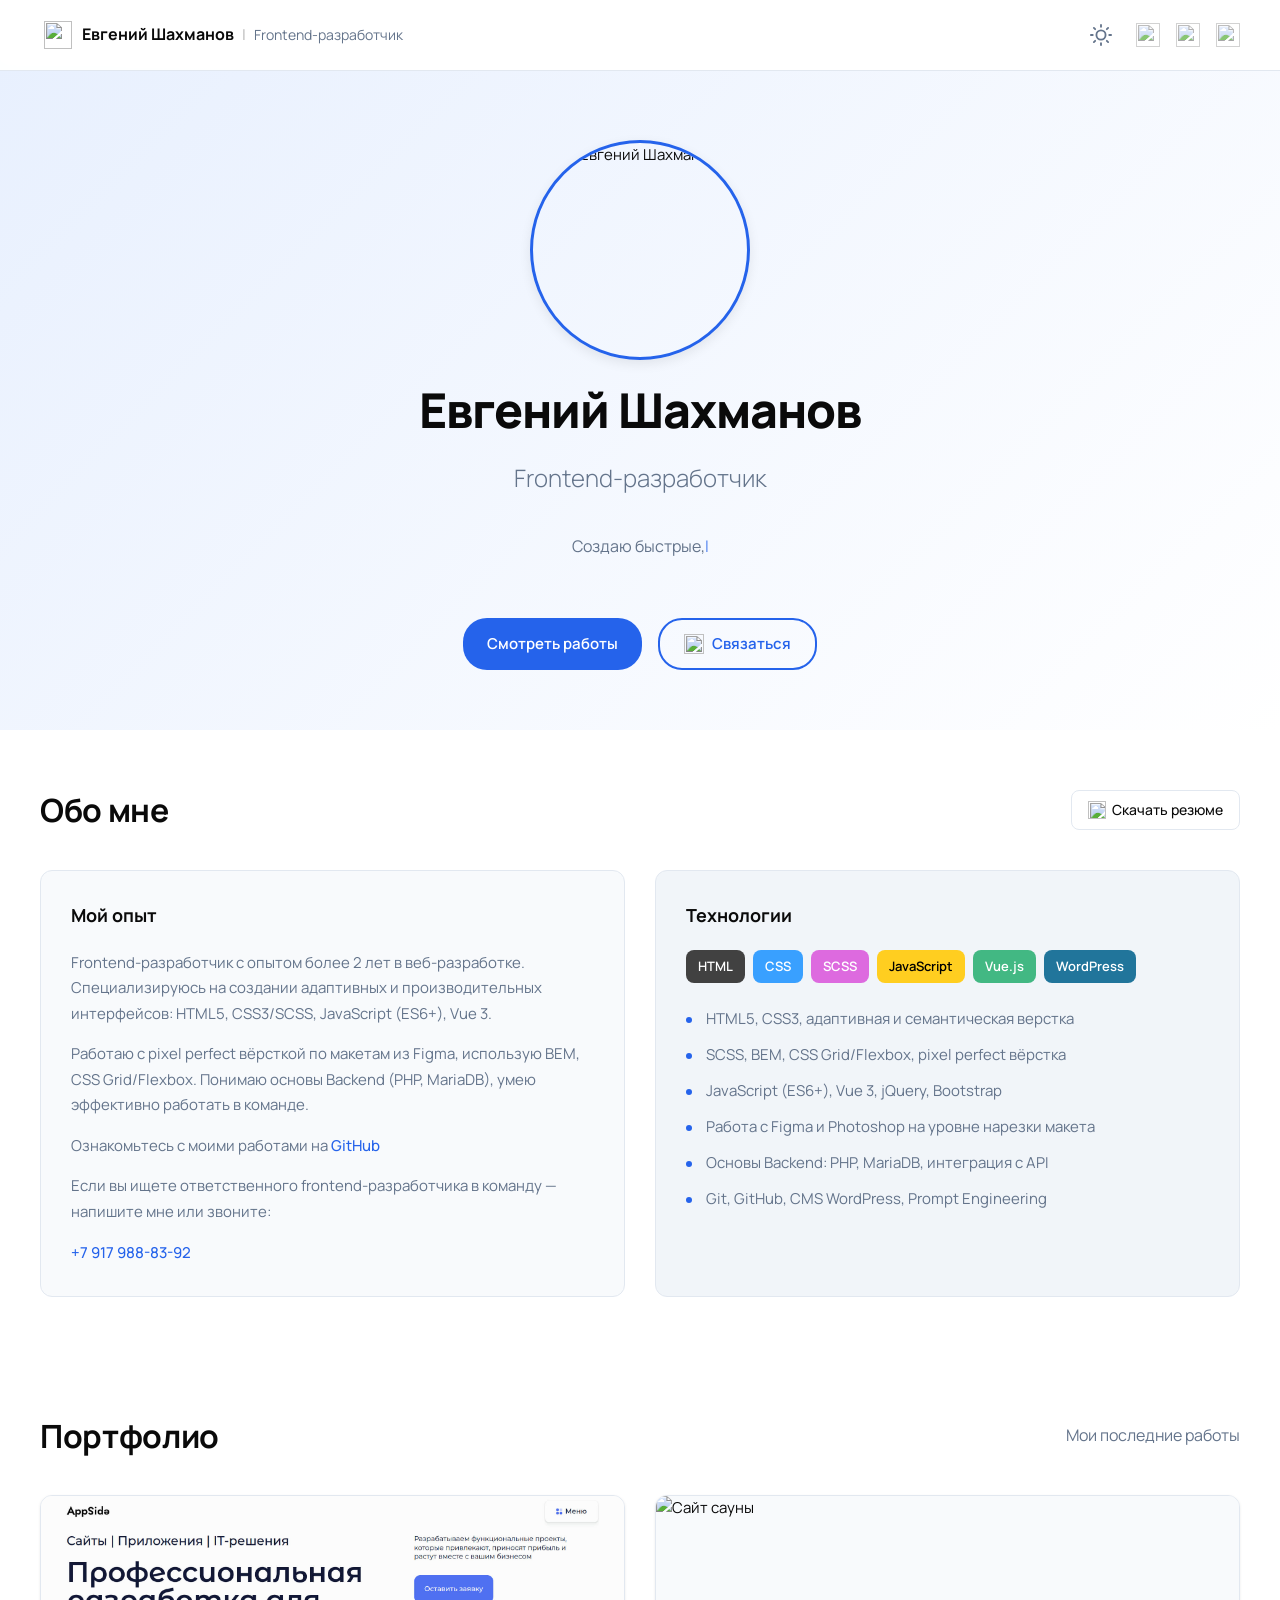
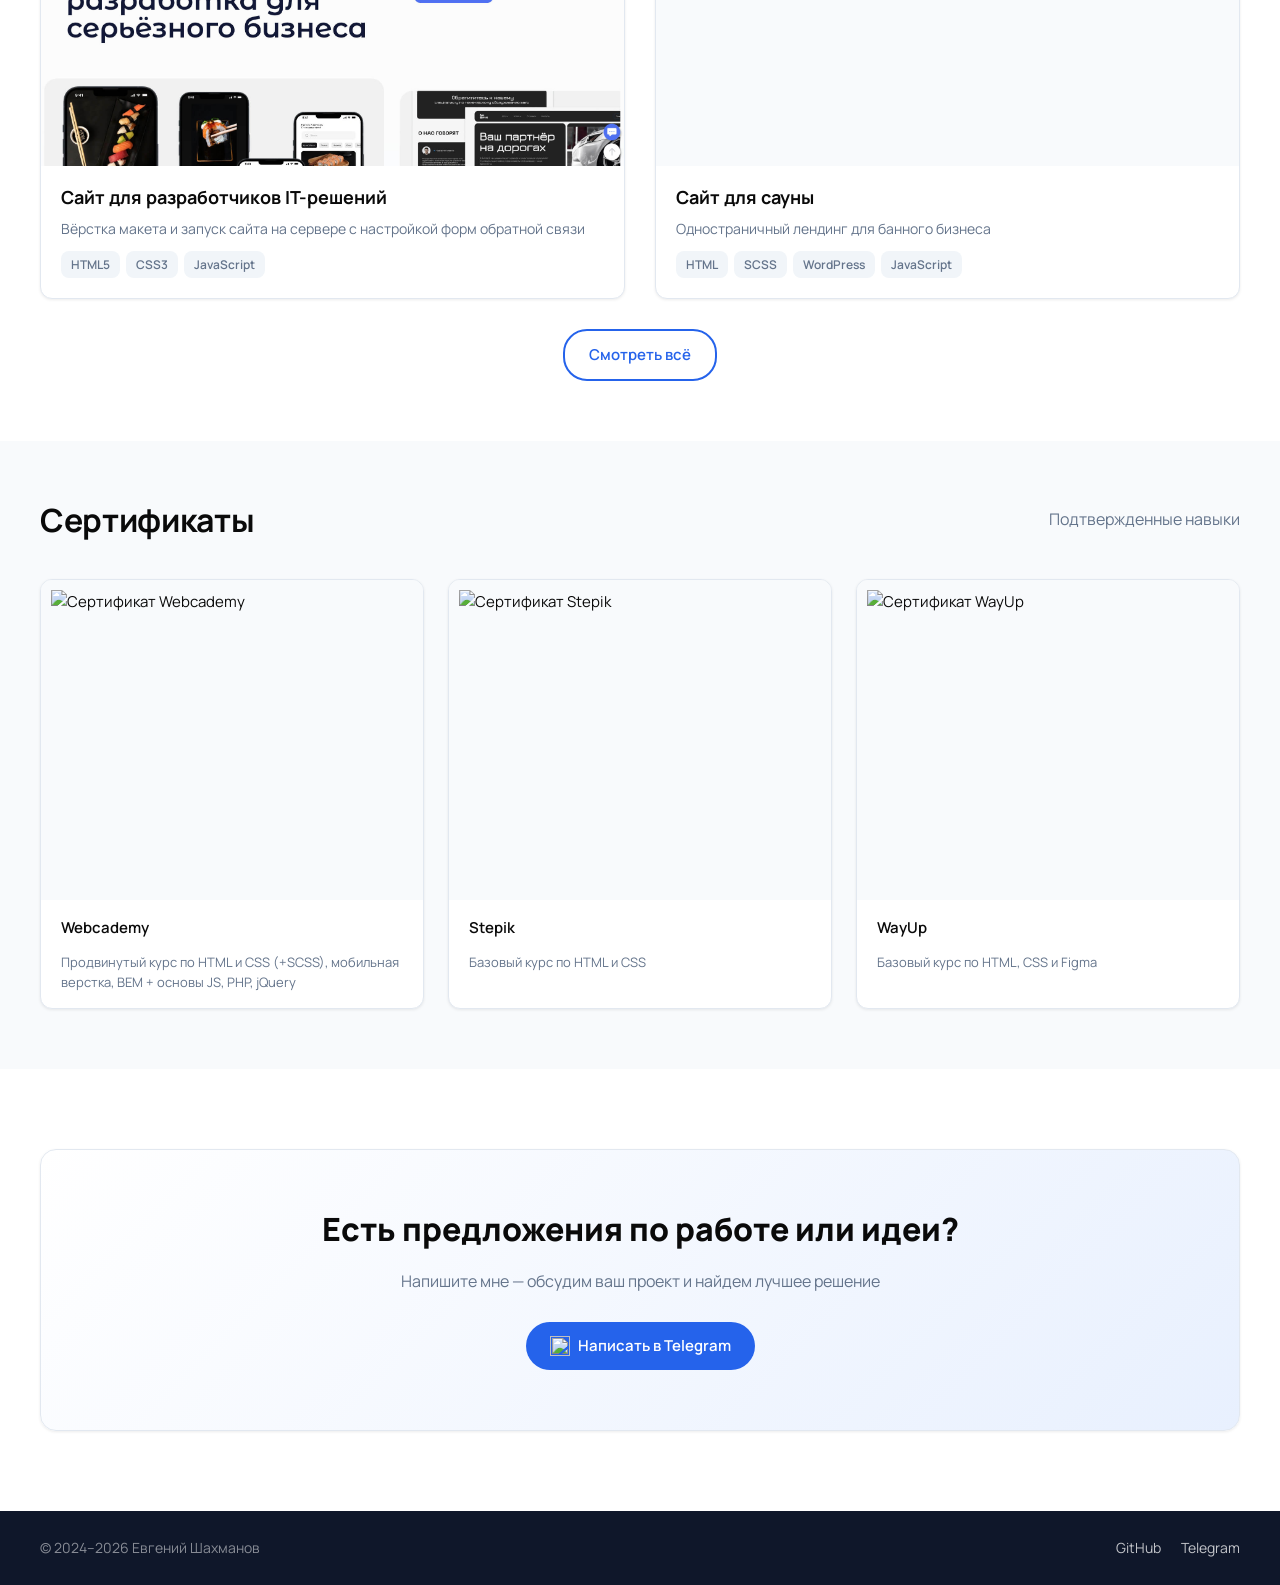
==== commit 403ce7cb: "Добавил новый проект" ====
--- a/index.html
+++ b/index.html
@@ -14,7 +14,6 @@
 </head>
 
 <body class="sticky-footer">
-
     <!-- Header -->
     <header class="header" id="top">
         <div class="container">
@@ -205,7 +204,30 @@
                     <p class="section-subtitle">Мои последние работы</p>
                 </div>
                 <div class="portfolio__grid">
-                    <!-- KPGP -->
+                    <!-- App-side -->
+                    <a data-modal-target="modal-appside" class="project-card animate-on-scroll">
+                        <div class="project-card__header">
+                            <div class="project-card__img">
+                                <img src="./img/portfolio/appside.jpg" alt="App-side">
+                            </div>
+                            <div class="project-card__overlay">
+                                <span class="project-card__badge">Подробнее</span>
+                            </div>
+                        </div>
+                        <div class="project-card__body">
+                            <h3 class="project-card__title">Сайт для разработчиков IT-решений</h3>
+                            <p class="project-card__desc">Вёрстка макета и запуск сайта на сервере с настройкой форм
+                                обратной связи
+                            </p>
+                            <div class="project-card__tags">
+                                <span class="tag">HTML5</span>
+                                <span class="tag">CSS3</span>
+                                <span class="tag">JavaScript</span>
+                            </div>
+                        </div>
+                    </a>
+
+                    <!-- Sauna -->
                     <a data-modal-target="modal-sauna" class="project-card animate-on-scroll">
                         <div class="project-card__header">
                             <div class="project-card__img">
@@ -226,51 +248,10 @@
                             </div>
                         </div>
                     </a>
-
-                    <!-- DFD -->
-                    <a data-modal-target="modal-dfd" class="project-card animate-on-scroll">
-                        <div class="project-card__header">
-                            <div class="project-card__img">
-                                <img src="./img/portfolio/dfd.jpg" alt="Интернет-магазин кроссовок DFD">
-                            </div>
-                            <div class="project-card__overlay">
-                                <span class="project-card__badge">Подробнее</span>
-                            </div>
-                        </div>
-                        <div class="project-card__body">
-                            <h3 class="project-card__title">Интернет-магазин кроссовок</h3>
-                            <p class="project-card__desc">Полноценный интернет-магазин на базе WordPress с WooCommerce
-                            </p>
-                            <div class="project-card__tags">
-                                <span class="tag">WordPress</span>
-                                <span class="tag">JavaScript</span>
-                            </div>
-                        </div>
-                    </a>
-
-                    <!-- KPGP -->
-                    <!-- <a data-modal-target="modal-kpgp" class="project-card animate-on-scroll">
-                        <div class="project-card__header">
-                            <div class="project-card__img">
-                                <img src="./img/portfolio/kpgp.jpg" alt="Сайт дистрибьютора KPGP">
-                            </div>
-                            <div class="project-card__overlay">
-                                <span class="project-card__badge">Подробнее</span>
-                            </div>
-                        </div>
-                        <div class="project-card__body">
-                            <h3 class="project-card__title">Сайт дистрибьютора</h3>
-                            <p class="project-card__desc">Одностраничный лендинг для автомобильного дистрибьютора</p>
-                            <div class="project-card__tags">
-                                <span class="tag">HTML</span>
-                                <span class="tag">SCSS</span>
-                            </div>
-                        </div>
-                    </a> -->
                 </div>
 
                 <div class="portfolio__actions">
-                    <a href="./demos/index.html" class="btn-outline">Смотреть всё</a>
+                    <a href="./demos" class="btn-outline">Смотреть всё</a>
                 </div>
             </div>
         </section>
@@ -375,7 +356,6 @@
         <div class="modal__content">
             <h2 class="modal__title">Сайт для сауны</h2>
             <div class="modal__text">
-                <p>Верстка лендинга. Одностраничный сайт для для банного бизнеса.</p>
                 <p>Верстка страницы по макету из Figma. Форма обратной связи, использование flex-box, адаптация под
                     мобильные устройства. Дальнейшая настройка сайта через WordPress - перенос верстки на движок,
                     настройка админ панели для управления контентом на сайте. Базовая SEO оптимизация.</p>
@@ -395,25 +375,24 @@
         </div>
     </div>
 
-    <!-- Modal: DFD -->
-    <div class="modal" id="modal-dfd" data-original-parent="body" style="display: none;">
+    <!-- Modal: Appside -->
+    <div class="modal" id="modal-appside" data-original-parent="body" style="display: none;">
         <div class="modal__img">
-            <img src="./img/portfolio/dfd.jpg" alt="DFD">
+            <img src="./img/portfolio/appside.jpg" alt="Appside">
         </div>
         <div class="modal__content">
-            <h2 class="modal__title">Интернет-магазин кроссовок и одежды</h2>
+            <h2 class="modal__title">Сайт для разработчиков IT-решений</h2>
             <div class="modal__text">
-                <p>Полная настройка интернет-магазина на базе WordPress, подключение WooCommerce.</p>
-                <p>Настройка хостинга, подключение SSL-сертификата, настройка почты и автоматической отправки сообщений,
-                    настройка платежей и доставки, загрузка и настройка каталога товаров, настройка страниц через
-                    Elementor, работа с плагинами, дополнительная настройка функционала через скрипты JS.</p>
+                <p>Настройка хостинга, подключение SSL-сертификата, настройка почты, вёрстка макета Figma с последующей
+                    настройкой "боевого" сервера, применение css анимаций, JS скриптов, адаптивная вёрстка.</p>
             </div>
             <div class="modal__tags">
-                <span class="tag">WordPress</span>
+                <span class="tag">HTML5</span>
+                <span class="tag">CSS3</span>
                 <span class="tag">JavaScript</span>
             </div>
             <div class="modal__btns">
-                <a href="https://dfdmarket.ru" target="_blank" class="btn-link">
+                <a href="https://app-side.ru/" target="_blank" class="btn-link">
                     <img src="./img/icons/link.svg" alt="">
                     Смотреть демо
                 </a>
--- a/css/main.css
+++ b/css/main.css
@@ -1 +1 @@
-@import"https://fonts.googleapis.com/css?family=Manrope:300,400,500,600,700,800";*{padding:0px;margin:0px;border:none}*,*::before,*::after{box-sizing:border-box}a,a:link,a:visited{text-decoration:none}a:hover{text-decoration:none}aside,nav,footer,header,section,main{display:block}h1,h2,h3,h4,h5,h6,p{font-size:inherit;font-weight:inherit}ul,ul li{list-style:none}img{vertical-align:top}img,svg{max-width:100%;height:auto}address{font-style:normal}input,textarea,button,select{font-family:inherit;font-size:inherit;color:inherit;background-color:rgba(0,0,0,0)}input::-ms-clear{display:none}button,input[type=submit]{display:inline-block;box-shadow:none;background-color:rgba(0,0,0,0);background:none;cursor:pointer}input:focus,input:active,button:focus,button:active{outline:none}button::-moz-focus-inner{padding:0;border:0}label{cursor:pointer}legend{display:block}html{scroll-behavior:smooth;overflow-x:hidden}:root{--header-height: 60px;--header-height-mobile: 52px;--font-family: 'Manrope', sans-serif;--color-primary: #0a0a0a;--color-secondary: #64748b;--color-accent: #2563eb;--color-accent-hover: #1d4ed8;--color-bg: #ffffff;--color-bg-alt: #f8fafc;--color-bg-skills: #f1f5f9;--color-bg-cta: #f8fafc;--color-footer: #0f172a;--color-border: #e2e8f0;--color-tags: #64748b;--color-header-bg: rgba(255, 255, 255, 0.95);--color-hero-gradient-from: #e8f0fe;--badge-html: #414141;--badge-css: #39a0ff;--badge-scss: #dd6adf;--badge-js: #ffce20;--badge-wp: #21759b;--radius-sm: 8px;--radius-md: 12px;--radius-lg: 16px;--radius-xl: 24px;--shadow-sm: 0 1px 3px rgba(0, 0, 0, 0.08);--shadow-md: 0 4px 12px rgba(0, 0, 0, 0.08);--shadow-lg: 0 12px 40px rgba(0, 0, 0, 0.12);--shadow-hover: 0 8px 24px rgba(0, 0, 0, 0.12);--transition-fast: 0.15s ease;--transition-base: 0.25s ease;--transition-slow: 0.4s ease}[data-theme=dark]{--color-primary: #f1f5f9;--color-secondary: #94a3b8;--color-accent: #3b82f6;--color-accent-hover: #2563eb;--color-bg: #0f172a;--color-bg-alt: #1e293b;--color-bg-skills: #1e293b;--color-bg-cta: #1e293b;--color-footer: #020617;--color-border: #334155;--color-tags: #94a3b8;--color-header-bg: rgba(15, 23, 42, 0.95);--color-hero-gradient-from: #1e3a5f;--shadow-sm: 0 1px 3px rgba(0, 0, 0, 0.3);--shadow-md: 0 4px 12px rgba(0, 0, 0, 0.3);--shadow-lg: 0 12px 40px rgba(0, 0, 0, 0.4);--shadow-hover: 0 8px 24px rgba(0, 0, 0, 0.4)}body{font-family:var(--font-family);font-size:15px;line-height:1.6;color:var(--color-primary);background-color:var(--color-bg);-webkit-font-smoothing:antialiased;-moz-osx-font-smoothing:grayscale}a,a:link,a:visited{color:var(--color-accent);text-decoration:none;transition:color var(--transition-fast)}a:hover,a:link:hover,a:visited:hover{color:var(--color-accent-hover)}p+p{margin-top:1em}img{max-width:100%;height:auto;display:block}.container{max-width:1230px;padding:0 15px;margin:0 auto}@media(max-width: 1230px){.container{width:768px}}@media(max-width: 788px){.container{width:100%}}@media(max-width: 1230px){.container--tablet-fluid{width:auto}}@media(max-width: 788px){.container--mobile-fluid{width:auto}}html,body{min-height:100vh}.sticky-footer{display:flex;flex-direction:column}.main{padding-top:var(--header-height)}@media(max-width: 788px){.main{padding-top:var(--header-height-mobile)}}.footer{margin-top:auto}.header{padding:16px 0;border-bottom:1px solid var(--color-border);position:fixed;top:0;left:0;right:0;z-index:100;background-color:var(--color-header-bg);backdrop-filter:blur(8px)}@media(max-width: 788px){.header{padding:12px 0;backdrop-filter:none;background-color:var(--color-bg)}}.header-row{display:flex;justify-content:space-between;align-items:center;column-gap:30px}.header__logo{flex-shrink:0;display:flex;align-items:center;gap:10px}@media(max-width: 788px){.header__logo{padding-left:4px}}.header__icon{width:28px;height:28px;flex-shrink:0;display:block;max-width:none;max-height:none;margin-left:4px}.header__text{display:flex;align-items:baseline;gap:8px;opacity:0;transform:translateX(-10px);transition:opacity var(--transition-base),transform var(--transition-base);pointer-events:none;visibility:hidden}.header--scrolled .header__text{opacity:1;visibility:visible;pointer-events:all;transform:translateX(0)}@media(max-width: 788px){.header__text{display:none !important}}.header__name{font-weight:700;font-size:16px;line-height:1;color:var(--color-primary);white-space:nowrap}.header__divider{color:var(--color-primary);font-weight:400;opacity:.3}.header__role{font-size:14px;color:var(--color-secondary);font-weight:400;white-space:nowrap}@media(max-width: 788px){.header__role{font-size:13px}}.header__socials{display:flex;align-items:center;gap:16px;margin-left:auto}.header__socials img{width:24px;height:24px;transition:transform var(--transition-base),opacity var(--transition-fast);opacity:.7}.header__socials img:hover{transform:scale(1.1);opacity:1}@media(max-width: 788px){.header__socials{display:none}}.burger{display:none;flex-direction:column;justify-content:center;align-items:center;gap:5px;width:40px;height:40px;background:rgba(0,0,0,0);border:none;cursor:pointer;padding:8px;border-radius:var(--radius-sm);transition:background-color var(--transition-fast)}.burger:hover{background-color:var(--color-bg-alt)}.burger span{display:block;width:22px;height:2px;background-color:var(--color-primary);border-radius:2px;transition:transform var(--transition-base),opacity var(--transition-base)}.burger.burger--active span:nth-child(1){transform:translateY(7px) rotate(45deg)}.burger.burger--active span:nth-child(2){opacity:0}.burger.burger--active span:nth-child(3){transform:translateY(-7px) rotate(-45deg)}@media(max-width: 788px){.burger{display:flex}}.mobile-menu{position:fixed;inset:0;z-index:999;visibility:hidden;opacity:0;pointer-events:none;transition:visibility var(--transition-base),opacity var(--transition-base)}.mobile-menu.mobile-menu--active{visibility:visible;opacity:1;pointer-events:all}.mobile-menu__backdrop{position:absolute;inset:0;background-color:rgba(0,0,0,.5);backdrop-filter:blur(4px)}.mobile-menu__content{position:absolute;top:0;right:0;width:300px;max-width:85%;height:100%;background-color:var(--color-bg);box-shadow:var(--shadow-lg);padding:20px 24px 24px;display:flex;flex-direction:column;transform:translateX(100%);transition:transform var(--transition-base)}.mobile-menu--active .mobile-menu__content{transform:translateX(0)}.mobile-menu__close{position:absolute;top:16px;right:16px;width:36px;height:36px;display:flex;justify-content:center;align-items:center;background:rgba(0,0,0,0);border:none;cursor:pointer;padding:0}.mobile-menu__close svg{width:22px;height:22px;stroke:var(--color-secondary);stroke-width:2;stroke-linecap:round;transition:stroke var(--transition-fast)}.mobile-menu__close:hover svg{stroke:var(--color-primary)}.mobile-menu__header{display:flex;flex-direction:column;gap:4px;margin-top:36px;margin-bottom:32px;padding-bottom:20px;border-bottom:1px solid var(--color-border)}.mobile-menu__name{font-weight:700;font-size:18px;color:var(--color-primary)}.mobile-menu__role{font-size:14px;color:var(--color-secondary)}.mobile-menu__socials{display:flex;flex-direction:column;gap:4px;margin-bottom:24px}.mobile-menu__link{display:flex;align-items:center;gap:12px;padding:12px 14px;border-radius:var(--radius-sm);color:var(--color-primary);font-size:15px;font-weight:500;transition:background-color var(--transition-fast)}.mobile-menu__link:hover{background-color:var(--color-bg-alt)}.mobile-menu__link img{width:20px;height:20px}.mobile-menu__actions{display:flex;flex-direction:column;gap:10px;margin-bottom:32px}.mobile-menu__actions .btn-blue,.mobile-menu__actions .btn-outline{width:100%;justify-content:center}.mobile-menu__phone{margin-top:auto;text-align:center;padding-top:20px;border-top:1px solid var(--color-border)}.mobile-menu__phone a{font-size:16px;font-weight:600;color:var(--color-primary)}.mobile-resume-btn{padding:10px 20px;font-size:14px}.theme-toggle{width:38px;height:38px;display:flex;justify-content:center;align-items:center;background:rgba(0,0,0,0);border:none;cursor:pointer;border-radius:var(--radius-sm);color:var(--color-secondary);transition:color var(--transition-fast),background-color var(--transition-fast);flex-shrink:0}.theme-toggle svg{width:22px;height:22px;stroke:currentColor;fill:none;stroke-width:2;stroke-linecap:round;stroke-linejoin:round;pointer-events:none}.theme-toggle:hover{color:var(--color-accent);background-color:var(--color-bg-alt)}.theme-toggle:focus{outline:none}.theme-toggle .theme-toggle__moon{display:none}[data-theme=dark] .theme-toggle .theme-toggle__sun{display:none}[data-theme=dark] .theme-toggle .theme-toggle__moon{display:block}.mobile-menu__theme-toggle{width:fit-content;height:auto;padding:10px 14px;gap:10px;margin-top:12px;border-radius:var(--radius-sm);background-color:var(--color-bg-alt);border:1px solid var(--color-border);color:var(--color-primary);font-size:15px;font-weight:500;justify-content:flex-start}.mobile-menu__theme-toggle:focus{outline:none}.mobile-menu__theme-toggle:hover{background-color:var(--color-bg-skills);color:var(--color-accent)}.mobile-menu__theme-label{font-size:15px;font-weight:500}.hero{padding:80px 0 60px;background:linear-gradient(135deg, var(--color-hero-gradient-from) 0%, var(--color-bg) 100%)}@media(max-width: 1230px){.hero{padding:60px 0 40px}}@media(max-width: 788px){.hero{padding:40px 0 30px}}.hero__content{display:flex;flex-direction:column;align-items:center;text-align:center;gap:24px}.hero__avatar{width:220px;height:220px;border-radius:50%;object-fit:cover;border:3px solid var(--color-accent);box-shadow:var(--shadow-md)}.hero__name{font-size:48px;font-weight:800;line-height:1.1;letter-spacing:-0.02em}@media(max-width: 1230px){.hero__name{font-size:40px}}@media(max-width: 788px){.hero__name{font-size:32px}}.hero__role{font-size:24px;font-weight:300;color:var(--color-secondary);line-height:1.4}@media(max-width: 1230px){.hero__role{font-size:20px}}@media(max-width: 788px){.hero__role{font-size:18px}}.hero__tagline{font-size:16px;color:var(--color-secondary);max-width:500px;line-height:1.6;min-height:51.2px;opacity:0;transition:opacity .4s ease}.hero__tagline.typing{opacity:1}@media(max-width: 788px){.hero__tagline{font-size:15px;min-height:72px}}.typing__cursor{display:inline-block;animation:typingBlink .7s step-end infinite;color:var(--color-accent);font-weight:300}@keyframes typingBlink{0%,100%{opacity:1}50%{opacity:0}}.hero__actions{display:flex;flex-wrap:wrap;justify-content:center;gap:16px;margin-top:8px}.hero__content{opacity:0;transform:translateY(20px);animation:heroFadeIn .6s ease forwards}@keyframes heroFadeIn{to{opacity:1;transform:translateY(0)}}.about{padding:60px 0}@media(max-width: 1230px){.about{padding:50px 0}}@media(max-width: 788px){.about{padding:40px 0}}.about__header-row{display:flex;justify-content:space-between;align-items:center;margin-bottom:40px}@media(max-width: 788px){.about__header-row{flex-direction:column;align-items:flex-start;gap:16px;margin-bottom:30px}}.about__title{margin:0}.about__content{display:grid;grid-template-columns:1fr 1fr;gap:30px}@media(max-width: 788px){.about__content{grid-template-columns:1fr;gap:40px}}.about__card{padding:30px;border-radius:var(--radius-md);background-color:var(--color-bg-alt);border:1px solid var(--color-border)}@media(max-width: 1230px){.about__card{padding:24px}}@media(max-width: 788px){.about__card{padding:20px}}.about__card--skills{background-color:var(--color-bg-skills)}.about__subtitle{font-size:18px;font-weight:700;margin-bottom:20px}.about__text{line-height:1.7;color:var(--color-secondary)}.about__text p:last-child{font-size:15px;font-weight:600;color:var(--color-primary);margin-top:16px}.about__text a{font-weight:500}.about__specs{display:flex;flex-wrap:wrap;gap:8px;font-family:var(--font-family);font-weight:600;font-size:13px;color:#fff;margin-bottom:24px;cursor:pointer}.spec__item{padding:6px 12px;border-radius:var(--radius-sm);transition:transform var(--transition-fast)}.spec__item--html{background-color:var(--badge-html);animation:specsWave 3s ease-in-out infinite;animation-delay:0s}.spec__item--css{background-color:var(--badge-css);animation:specsWave 3s ease-in-out infinite;animation-delay:.25s}.spec__item--scss{background-color:var(--badge-scss);animation:specsWave 3s ease-in-out infinite;animation-delay:.5s}.spec__item--js{background-color:var(--badge-js);color:#000;animation:specsWave 3s ease-in-out infinite;animation-delay:.75s}.spec__item--vue{background-color:#42b883;animation:specsWave 3s ease-in-out infinite;animation-delay:1s}.spec__item--wp{background-color:var(--badge-wp);animation:specsWave 3s ease-in-out infinite;animation-delay:1.25s}@keyframes specsWave{0%,8%,100%{transform:translateY(0)}4%{transform:translateY(-2px)}}.about__skills-list{padding-left:0;margin:0;list-style:none;display:flex;flex-direction:column;gap:12px}.about__skills-list li{position:relative;padding-left:20px;line-height:1.6;color:var(--color-secondary)}.about__skills-list li::before{content:"";position:absolute;left:0;top:10px;width:6px;height:6px;background-color:var(--color-accent);border-radius:50%}.portfolio{padding:60px 0;scroll-margin-top:50px}@media(max-width: 1230px){.portfolio{padding:50px 0}}@media(max-width: 788px){.portfolio{padding:40px 0}}.portfolio__header{display:flex;justify-content:space-between;align-items:center;margin-bottom:40px}@media(max-width: 788px){.portfolio__header{flex-direction:column;align-items:flex-start;gap:16px;margin-bottom:30px}}.portfolio__title{margin:0}.portfolio__grid{display:grid;grid-template-columns:repeat(2, 1fr);gap:30px}@media(max-width: 788px){.portfolio__grid{grid-template-columns:1fr;gap:24px}}.portfolio__actions{display:flex;justify-content:center;margin-top:30px}.cta{padding:80px 0}@media(max-width: 1230px){.cta{padding:60px 0}}@media(max-width: 788px){.cta{padding:50px 0}}.cta__wrapper{background:linear-gradient(315deg, var(--color-hero-gradient-from) 0%, var(--color-bg) 100%);border-radius:var(--radius-lg);padding:60px 40px;display:flex;flex-direction:column;align-items:center;justify-content:center;text-align:center;box-shadow:var(--shadow-sm);border:1px solid var(--color-border)}@media(max-width: 788px){.cta__wrapper{padding:40px 24px}}.cta__content{display:flex;flex-direction:column;align-items:center;row-gap:20px}.cta__title{font-weight:800;font-size:32px;color:var(--color-primary);line-height:1.2}@media(max-width: 1230px){.cta__title{font-size:28px}}@media(max-width: 788px){.cta__title{font-size:24px}}.cta__text{font-weight:400;font-size:16px;color:var(--color-secondary);max-width:500px}@media(max-width: 788px){.cta__text{font-size:15px}}.cta__content .btn-blue{margin-top:8px}.cta__content .btn-blue:hover{background-color:var(--color-accent-hover);color:#fff}.tags{font-weight:500;font-size:13px;line-height:1.3;color:var(--color-tags);display:flex;flex-wrap:wrap;gap:6px}.tag{display:inline-block;padding:4px 10px;background-color:var(--color-bg-skills);border-radius:var(--radius-sm);font-size:12px;font-weight:600;color:var(--color-tags)}.footer{padding:30px 0;background-color:var(--color-footer);font-size:14px;line-height:1;color:hsla(0,0%,100%,.5)}@media(max-width: 788px){.footer{padding:20px 0;font-size:13px;text-align:center}}.footer a{color:hsla(0,0%,100%,.75);transition:color var(--transition-fast)}.footer a:hover{color:#fff}.footer__content{display:flex;justify-content:space-between;align-items:center}@media(max-width: 788px){.footer__content{flex-direction:column;gap:12px}}.footer__copyright{margin:0;font-weight:400}.footer__links{display:flex;gap:20px}@media(max-width: 788px){.footer__links{gap:16px}}.certificates{padding:60px 0;background-color:var(--color-bg-alt)}@media(max-width: 1230px){.certificates{padding:50px 0}}@media(max-width: 788px){.certificates{padding:40px 0}}.certificates__header{display:flex;justify-content:space-between;align-items:center;margin-bottom:40px}@media(max-width: 788px){.certificates__header{flex-direction:column;align-items:flex-start;gap:16px;margin-bottom:30px}}.certificates__title{margin:0}.certificates__grid{display:grid;grid-template-columns:repeat(auto-fit, minmax(280px, 1fr));gap:24px}.certificate-card{position:relative;border-radius:var(--radius-md);overflow:hidden;background-color:var(--color-bg);border:1px solid var(--color-border);box-shadow:var(--shadow-sm);transition:transform var(--transition-base),box-shadow var(--transition-base);cursor:pointer;display:block}.certificate-card:hover{transform:translateY(-4px);box-shadow:var(--shadow-hover)}.certificate-card:hover .certificate-card__img img{transform:scale(1.05)}.certificate-card:hover .certificate-card__overlay{opacity:1}.certificate-card__img{position:relative;height:320px;overflow:hidden;background-color:var(--color-bg-alt)}.certificate-card__img img{width:100%;height:100%;object-fit:contain;padding:10px;transition:transform var(--transition-slow)}.certificate-card__overlay{position:absolute;inset:0;background:rgba(0,0,0,.7);opacity:0;transition:opacity var(--transition-base);display:flex;flex-direction:column;justify-content:center;align-items:center;padding:20px;text-align:center;color:#fff}.certificate-card__name{font-size:18px;font-weight:700;margin-bottom:8px}.certificate-card__date{font-size:14px;opacity:.8;margin-bottom:4px}.certificate-card__school{font-size:13px;font-weight:500;opacity:.7}.certificate-card__body{padding:16px 20px}.certificate-card__school-name{font-size:15px;font-weight:600;color:var(--color-primary);margin-bottom:4px}.certificate-card__desc{font-size:13px;color:var(--color-secondary);line-height:1.5}.none{display:none !important}.visually-hidden{clip:rect(0 0 0 0);clip-path:inset(50%);height:1px;overflow:hidden;position:absolute;white-space:nowrap;width:1px}.no-scroll{overflow-y:hidden}.icon-dark{display:none}[data-theme=dark] .icon-light{display:none}[data-theme=dark] .icon-dark{display:block}.animate-on-scroll{opacity:0;transform:translateY(30px);transition:opacity .6s ease,transform .6s ease}.animate-on-scroll.animate-visible{opacity:1;transform:translateY(0)}.mb-1{margin-bottom:1em}.mb-2{margin-bottom:2em}.mb-3{margin-bottom:3em}.mb-4{margin-bottom:4em}.mb-5{margin-bottom:5em}.btn-blue,a.btn-blue{display:inline-flex;align-items:center;justify-content:center;gap:8px;padding:12px 24px;border-radius:var(--radius-xl);background-color:var(--color-accent);font-size:15px;font-weight:600;color:#fff;text-align:center;text-decoration:none;border:none;cursor:pointer;transition:background-color var(--transition-base),transform var(--transition-fast)}.btn-blue:hover,a.btn-blue:hover{background-color:var(--color-accent-hover);color:#fff;transform:translateY(-2px)}.btn-blue:active,a.btn-blue:active{transform:translateY(0)}.btn-blue img,a.btn-blue img{width:20px;height:20px}.btn-link,a.btn-link{display:inline-flex;align-items:center;gap:6px;padding:8px 14px;border-radius:var(--radius-sm);background-color:var(--color-bg-alt);border:1px solid var(--color-border);font-size:14px;font-weight:500;color:var(--color-primary);text-decoration:none;transition:background-color var(--transition-fast),border-color var(--transition-fast)}.btn-link:hover,a.btn-link:hover{background-color:var(--color-bg-skills);border-color:var(--color-accent);color:var(--color-accent)}.btn-link img,a.btn-link img{width:16px;height:16px}.btn-resume,a.btn-resume{display:inline-flex;align-items:center;gap:6px;padding:8px 16px;border-radius:var(--radius-sm);background-color:var(--color-bg);border:1px solid var(--color-border);font-size:14px;font-weight:500;color:var(--color-primary);cursor:pointer;transition:background-color var(--transition-fast),border-color var(--transition-fast)}.btn-resume:hover,a.btn-resume:hover{background-color:var(--color-bg-alt);border-color:var(--color-accent);color:var(--color-accent)}.btn-resume img,a.btn-resume img{width:18px;height:18px}.btn-outline,a.btn-outline{display:inline-flex;align-items:center;justify-content:center;gap:8px;padding:12px 24px;border-radius:var(--radius-xl);background-color:rgba(0,0,0,0);border:2px solid var(--color-accent);font-size:15px;font-weight:600;color:var(--color-accent);text-decoration:none;cursor:pointer;transition:background-color var(--transition-base),color var(--transition-fast)}.btn-outline:hover,a.btn-outline:hover{background-color:var(--color-accent);color:#fff}.btn-outline img,a.btn-outline img{width:20px;height:20px}.title{font-weight:700;font-size:32px;line-height:1.2;letter-spacing:-0.01em}@media(max-width: 788px){.title{font-size:26px}}.section-subtitle{font-size:16px;color:var(--color-secondary);font-weight:400}.project-card{position:relative;border-radius:var(--radius-md);overflow:hidden;background-color:var(--color-bg);border:1px solid var(--color-border);box-shadow:var(--shadow-sm);transition:transform var(--transition-base),box-shadow var(--transition-base);cursor:pointer;display:block;color:inherit;text-decoration:none}.project-card:hover{transform:translateY(-4px);box-shadow:var(--shadow-hover)}.project-card:hover .project-card__img img{transform:scale(1.05)}.project-card:hover .project-card__overlay{opacity:1}.project-card__header{position:relative;overflow:hidden;height:270px;background-color:var(--color-bg-alt)}@media(max-width: 788px){.project-card__header{height:140px}}.project-card__img{width:100%;height:100%;display:flex;justify-content:center;align-items:center;background-color:var(--color-bg-alt)}.project-card__img img{width:100%;height:100%;object-fit:cover;transition:transform var(--transition-slow)}.project-card__overlay{position:absolute;inset:0;background:linear-gradient(to top, rgba(0, 0, 0, 0.6) 0%, transparent 100%);opacity:0;transition:opacity var(--transition-base);display:flex;align-items:flex-end;padding:20px}.project-card__badge{display:inline-block;padding:4px 10px;background-color:hsla(0,0%,100%,.95);border-radius:var(--radius-sm);font-size:12px;font-weight:600;color:var(--color-primary)}[data-theme=dark] .project-card__badge{color:#0a0a0a}.project-card__body{padding:20px}.project-card__title{font-size:18px;font-weight:700;line-height:1.3;margin-bottom:8px;color:var(--color-primary)}.project-card__desc{font-size:14px;color:var(--color-secondary);line-height:1.5;margin-bottom:12px}.project-card__tags{display:flex;flex-wrap:wrap;gap:6px}.project-page{padding:80px 0 60px}@media(max-width: 1230px){.project-page{padding:60px 0 40px}}@media(max-width: 788px){.project-page{padding:40px 0 30px}}.project-page__header-row{display:flex;justify-content:space-between;align-items:center;margin-bottom:40px}@media(max-width: 788px){.project-page__header-row{flex-wrap:wrap;gap:12px;margin-bottom:30px}}.project-page__back{display:inline-flex;align-items:center;gap:4px;font-size:14px;font-weight:500;color:var(--color-secondary);transition:color var(--transition-fast)}.project-page__back svg{width:16px;height:16px;stroke:currentColor;stroke-width:2;stroke-linecap:round;stroke-linejoin:round;fill:none;flex-shrink:0}.project-page__back:hover{color:var(--color-accent)}.project-page__title{margin:0}.project-page__subtitle{font-size:18px;color:var(--color-secondary);margin:0}.project-page__grid{display:grid;grid-template-columns:repeat(2, 1fr);gap:30px;align-items:stretch}@media(max-width: 788px){.project-page__grid{grid-template-columns:1fr;gap:24px}}.project-page__card{background-color:var(--color-bg);border-radius:var(--radius-lg);border:1px solid var(--color-border);overflow:hidden;box-shadow:var(--shadow-sm);transition:box-shadow var(--transition-base);display:flex;flex-direction:column;height:100%}.project-page__card:hover{box-shadow:var(--shadow-hover)}.project-page__img{width:100%;height:400px;overflow:hidden;background-color:var(--color-bg-alt)}.project-page__img img{width:100%;height:100%;object-fit:cover;transition:transform var(--transition-slow)}.project-page__card:hover .project-page__img img{transform:scale(1.05)}.project-page__content{padding:24px;display:flex;flex-direction:column;flex:1}.project-page__card-title{margin:0 0 12px;font-size:20px;font-weight:700;line-height:1.3}@media(max-width: 788px){.project-page__card-title{font-size:18px}}.project-page__card-text{margin:0 0 12px;font-size:14px;line-height:1.6;color:var(--color-secondary)}.project-page__card-pages{margin:0 0 12px;font-size:14px;font-weight:500;color:var(--color-primary)}.project-page__card-list{margin:0 0 16px;padding-left:20px;list-style:disc}.project-page__card-list li{list-style:disc;display:list-item;margin-bottom:6px;font-size:14px;color:var(--color-secondary)}.project-page__card-list li a{color:var(--color-accent);text-decoration:underline;text-underline-offset:2px}.project-page__card-list li a:hover{text-decoration-thickness:2px}.project-page__card-tags{display:flex;flex-wrap:wrap;gap:8px;margin-top:auto;margin-bottom:16px;padding-top:16px;border-top:1px solid var(--color-border)}.project-page__card-btns{display:flex;flex-wrap:wrap;gap:12px}.top-link{position:fixed;right:24px;bottom:80px;z-index:99;display:flex;justify-content:center;align-items:center;width:48px;height:48px;background-color:var(--color-primary);border-radius:var(--radius-md);box-shadow:var(--shadow-md);opacity:0;visibility:hidden;transform:translateY(10px);pointer-events:none;transition:opacity var(--transition-base),transform var(--transition-base),visibility var(--transition-base)}.top-link:hover{transform:translateY(-2px)}[data-theme=dark] .top-link{background-color:var(--color-accent)}.top-link--visible{opacity:1;visibility:visible;transform:translateY(0);pointer-events:all}.top-link svg{width:20px;height:20px;fill:none;stroke:#fff;stroke-width:2;stroke-linecap:round;stroke-linejoin:round}@media(max-width: 788px){.top-link{right:16px;bottom:80px;width:44px;height:44px}}.modal-overlay{position:fixed;inset:0;z-index:1000;background-color:rgba(0,0,0,.6);backdrop-filter:blur(4px);display:flex;justify-content:center;align-items:center;padding:20px;opacity:0;visibility:hidden;transition:opacity var(--transition-base),visibility var(--transition-base)}.modal-overlay.modal-overlay--active{opacity:1;visibility:visible}.modal{position:relative;width:100%;max-width:800px;max-height:90vh;background-color:var(--color-bg);border-radius:var(--radius-lg);overflow-y:auto;box-shadow:var(--shadow-lg);transform:scale(0.95) translateY(20px);transition:transform var(--transition-base)}.modal-overlay--active .modal{transform:scale(1) translateY(0)}.modal::-webkit-scrollbar{width:6px}.modal::-webkit-scrollbar-track{background:rgba(0,0,0,0)}.modal::-webkit-scrollbar-thumb{background-color:var(--color-border);border-radius:var(--radius-sm)}.modal__header{display:flex;justify-content:flex-end;align-items:center;padding:8px 12px;border-bottom:1px solid var(--color-border);flex-shrink:0}.modal__close{width:36px;height:36px;display:flex;justify-content:center;align-items:center;background:rgba(0,0,0,0);border:none;border-radius:var(--radius-sm);cursor:pointer;color:var(--color-secondary);transition:color var(--transition-fast),background-color var(--transition-fast)}.modal__close svg{width:18px;height:18px;stroke:currentColor;stroke-width:2;stroke-linecap:round;fill:none;pointer-events:none}.modal__close:hover{color:var(--color-accent);background-color:var(--color-bg-alt)}.modal__close:focus{outline:none}.modal__img{position:relative;width:100%;height:360px;display:flex;justify-content:center;align-items:center;overflow:hidden;background-color:var(--color-bg-alt)}.modal__img img{width:100%;height:100%;object-fit:cover;display:block}.modal__content{padding:30px 40px 40px}.modal__title{margin-bottom:16px;font-weight:700;font-size:24px;line-height:1.3}.modal__text{margin-bottom:20px;font-size:15px;line-height:1.6;color:var(--color-secondary)}.modal__text a{color:var(--color-accent);text-decoration:underline;text-underline-offset:2px}.modal__text a:hover{text-decoration-thickness:2px}.modal__text p+p{margin-top:1em}.modal__text ul{margin-top:16px;padding-left:20px}.modal__text ul li{color:var(--color-accent);list-style-type:disc;margin-bottom:8px}.modal__text ul li a{color:inherit}.modal__tags{margin-bottom:20px;padding-top:20px;border-top:1px solid var(--color-border)}.modal__btns{display:flex;align-items:center;flex-wrap:wrap;gap:12px}.modal--certificate{max-width:600px}.modal--certificate .modal__img{height:auto;padding:20px}.modal--certificate .modal__img img{box-shadow:none;height:auto}@media(max-width: 1230px){.modal{max-width:700px}.modal__content{padding:24px 30px 30px}}@media(max-width: 788px){.modal-overlay{padding:0;align-items:center}.modal{max-width:calc(100% - 32px);max-height:calc(100vh - 32px);border-radius:var(--radius-md)}.modal__content{padding:20px 24px 28px}.modal__title{font-size:20px}.modal__text{font-size:14px;line-height:1.5}.modal__btns{flex-direction:column;align-items:stretch}.modal__img{height:auto}.modal__img img{height:auto}.modal--certificate .modal__img{padding:10px}}/*# sourceMappingURL=main.css.map */
+@import"https://fonts.googleapis.com/css?family=Manrope:300,400,500,600,700,800";*{padding:0px;margin:0px;border:none}*,*::before,*::after{box-sizing:border-box}a,a:link,a:visited{text-decoration:none}a:hover{text-decoration:none}aside,nav,footer,header,section,main{display:block}h1,h2,h3,h4,h5,h6,p{font-size:inherit;font-weight:inherit}ul,ul li{list-style:none}img{vertical-align:top}img,svg{max-width:100%;height:auto}address{font-style:normal}input,textarea,button,select{font-family:inherit;font-size:inherit;color:inherit;background-color:rgba(0,0,0,0)}input::-ms-clear{display:none}button,input[type=submit]{display:inline-block;box-shadow:none;background-color:rgba(0,0,0,0);background:none;cursor:pointer}input:focus,input:active,button:focus,button:active{outline:none}button::-moz-focus-inner{padding:0;border:0}label{cursor:pointer}legend{display:block}html{scroll-behavior:smooth;overflow-x:hidden}:root{--header-height: 60px;--header-height-mobile: 52px;--font-family: 'Manrope', sans-serif;--color-primary: #0a0a0a;--color-secondary: #64748b;--color-accent: #2563eb;--color-accent-hover: #1d4ed8;--color-bg: #ffffff;--color-bg-alt: #f8fafc;--color-bg-skills: #f1f5f9;--color-bg-cta: #f8fafc;--color-footer: #0f172a;--color-border: #e2e8f0;--color-tags: #64748b;--color-header-bg: rgba(255, 255, 255, 0.95);--color-hero-gradient-from: #e8f0fe;--badge-html: #414141;--badge-css: #39a0ff;--badge-scss: #dd6adf;--badge-js: #ffce20;--badge-wp: #21759b;--radius-sm: 8px;--radius-md: 12px;--radius-lg: 16px;--radius-xl: 24px;--shadow-sm: 0 1px 3px rgba(0, 0, 0, 0.08);--shadow-md: 0 4px 12px rgba(0, 0, 0, 0.08);--shadow-lg: 0 12px 40px rgba(0, 0, 0, 0.12);--shadow-hover: 0 8px 24px rgba(0, 0, 0, 0.12);--transition-fast: 0.15s ease;--transition-base: 0.25s ease;--transition-slow: 0.4s ease}[data-theme=dark]{--color-primary: #f1f5f9;--color-secondary: #94a3b8;--color-accent: #3b82f6;--color-accent-hover: #2563eb;--color-bg: #0f172a;--color-bg-alt: #1e293b;--color-bg-skills: #1e293b;--color-bg-cta: #1e293b;--color-footer: #020617;--color-border: #334155;--color-tags: #94a3b8;--color-header-bg: rgba(15, 23, 42, 0.95);--color-hero-gradient-from: #1e3a5f;--shadow-sm: 0 1px 3px rgba(0, 0, 0, 0.3);--shadow-md: 0 4px 12px rgba(0, 0, 0, 0.3);--shadow-lg: 0 12px 40px rgba(0, 0, 0, 0.4);--shadow-hover: 0 8px 24px rgba(0, 0, 0, 0.4)}body{font-family:var(--font-family);font-size:15px;line-height:1.6;color:var(--color-primary);background-color:var(--color-bg);-webkit-font-smoothing:antialiased;-moz-osx-font-smoothing:grayscale}a,a:link,a:visited{color:var(--color-accent);text-decoration:none;transition:color var(--transition-fast)}a:hover,a:link:hover,a:visited:hover{color:var(--color-accent-hover)}p+p{margin-top:1em}img{max-width:100%;height:auto;display:block}.container{max-width:1230px;padding:0 15px;margin:0 auto}@media(max-width: 1230px){.container{width:768px}}@media(max-width: 788px){.container{width:100%}}@media(max-width: 1230px){.container--tablet-fluid{width:auto}}@media(max-width: 788px){.container--mobile-fluid{width:auto}}html,body{min-height:100vh}.sticky-footer{display:flex;flex-direction:column}.main{padding-top:var(--header-height)}@media(max-width: 788px){.main{padding-top:var(--header-height-mobile)}}.footer{margin-top:auto}.header{padding:16px 0;border-bottom:1px solid var(--color-border);position:fixed;top:0;left:0;right:0;z-index:100;background-color:var(--color-header-bg);backdrop-filter:blur(8px)}@media(max-width: 788px){.header{padding:12px 0;backdrop-filter:none;background-color:var(--color-bg)}}.header-row{display:flex;justify-content:space-between;align-items:center;column-gap:30px}.header__logo{flex-shrink:0;display:flex;align-items:center;gap:10px}@media(max-width: 788px){.header__logo{padding-left:4px}}.header__icon{width:28px;height:28px;flex-shrink:0;display:block;max-width:none;max-height:none;margin-left:4px}.header__text{display:flex;align-items:baseline;gap:8px;opacity:0;transform:translateX(-10px);transition:opacity var(--transition-base),transform var(--transition-base);pointer-events:none;visibility:hidden}.header--scrolled .header__text{opacity:1;visibility:visible;pointer-events:all;transform:translateX(0)}@media(max-width: 788px){.header__text{display:none !important}}.header__name{font-weight:700;font-size:16px;line-height:1;color:var(--color-primary);white-space:nowrap}.header__divider{color:var(--color-primary);font-weight:400;opacity:.3}.header__role{font-size:14px;color:var(--color-secondary);font-weight:400;white-space:nowrap}@media(max-width: 788px){.header__role{font-size:13px}}.header__socials{display:flex;align-items:center;gap:16px;margin-left:auto}.header__socials img{width:24px;height:24px;transition:transform var(--transition-base),opacity var(--transition-fast);opacity:.7}.header__socials img:hover{transform:scale(1.1);opacity:1}@media(max-width: 788px){.header__socials{display:none}}.burger{display:none;flex-direction:column;justify-content:center;align-items:center;gap:5px;width:40px;height:40px;background:rgba(0,0,0,0);border:none;cursor:pointer;padding:8px;border-radius:var(--radius-sm);transition:background-color var(--transition-fast)}.burger:hover{background-color:var(--color-bg-alt)}.burger span{display:block;width:22px;height:2px;background-color:var(--color-primary);border-radius:2px;transition:transform var(--transition-base),opacity var(--transition-base)}.burger.burger--active span:nth-child(1){transform:translateY(7px) rotate(45deg)}.burger.burger--active span:nth-child(2){opacity:0}.burger.burger--active span:nth-child(3){transform:translateY(-7px) rotate(-45deg)}@media(max-width: 788px){.burger{display:flex}}.mobile-menu{position:fixed;inset:0;z-index:999;visibility:hidden;opacity:0;pointer-events:none;transition:visibility var(--transition-base),opacity var(--transition-base)}.mobile-menu.mobile-menu--active{visibility:visible;opacity:1;pointer-events:all}.mobile-menu__backdrop{position:absolute;inset:0;background-color:rgba(0,0,0,.5);backdrop-filter:blur(4px)}.mobile-menu__content{position:absolute;top:0;right:0;width:300px;max-width:85%;height:100%;background-color:var(--color-bg);box-shadow:var(--shadow-lg);padding:20px 24px 24px;display:flex;flex-direction:column;transform:translateX(100%);transition:transform var(--transition-base)}.mobile-menu--active .mobile-menu__content{transform:translateX(0)}.mobile-menu__close{position:absolute;top:16px;right:16px;width:36px;height:36px;display:flex;justify-content:center;align-items:center;background:rgba(0,0,0,0);border:none;cursor:pointer;padding:0}.mobile-menu__close svg{width:22px;height:22px;stroke:var(--color-secondary);stroke-width:2;stroke-linecap:round;transition:stroke var(--transition-fast)}.mobile-menu__close:hover svg{stroke:var(--color-primary)}.mobile-menu__header{display:flex;flex-direction:column;gap:4px;margin-top:36px;margin-bottom:32px;padding-bottom:20px;border-bottom:1px solid var(--color-border)}.mobile-menu__name{font-weight:700;font-size:18px;color:var(--color-primary)}.mobile-menu__role{font-size:14px;color:var(--color-secondary)}.mobile-menu__socials{display:flex;flex-direction:column;gap:4px;margin-bottom:24px}.mobile-menu__link{display:flex;align-items:center;gap:12px;padding:12px 14px;border-radius:var(--radius-sm);color:var(--color-primary);font-size:15px;font-weight:500;transition:background-color var(--transition-fast)}.mobile-menu__link:hover{background-color:var(--color-bg-alt)}.mobile-menu__link img{width:20px;height:20px}.mobile-menu__actions{display:flex;flex-direction:column;gap:10px;margin-bottom:32px}.mobile-menu__actions .btn-blue,.mobile-menu__actions .btn-outline{width:100%;justify-content:center}.mobile-menu__phone{margin-top:auto;text-align:center;padding-top:20px;border-top:1px solid var(--color-border)}.mobile-menu__phone a{font-size:16px;font-weight:600;color:var(--color-primary)}.mobile-resume-btn{padding:10px 20px;font-size:14px}.theme-toggle{width:38px;height:38px;display:flex;justify-content:center;align-items:center;background:rgba(0,0,0,0);border:none;cursor:pointer;border-radius:var(--radius-sm);color:var(--color-secondary);transition:color var(--transition-fast),background-color var(--transition-fast);flex-shrink:0}.theme-toggle svg{width:22px;height:22px;stroke:currentColor;fill:none;stroke-width:2;stroke-linecap:round;stroke-linejoin:round;pointer-events:none}.theme-toggle:hover{color:var(--color-accent);background-color:var(--color-bg-alt)}.theme-toggle:focus{outline:none}.theme-toggle .theme-toggle__moon{display:none}[data-theme=dark] .theme-toggle .theme-toggle__sun{display:none}[data-theme=dark] .theme-toggle .theme-toggle__moon{display:block}.mobile-menu__theme-toggle{width:fit-content;height:auto;padding:10px 14px;gap:10px;margin-top:12px;border-radius:var(--radius-sm);background-color:var(--color-bg-alt);border:1px solid var(--color-border);color:var(--color-primary);font-size:15px;font-weight:500;justify-content:flex-start}.mobile-menu__theme-toggle:focus{outline:none}.mobile-menu__theme-toggle:hover{background-color:var(--color-bg-skills);color:var(--color-accent)}.mobile-menu__theme-label{font-size:15px;font-weight:500}.hero{padding:80px 0 60px;background:linear-gradient(135deg, var(--color-hero-gradient-from) 0%, var(--color-bg) 100%)}@media(max-width: 1230px){.hero{padding:60px 0 40px}}@media(max-width: 788px){.hero{padding:40px 0 30px}}.hero__content{display:flex;flex-direction:column;align-items:center;text-align:center;gap:24px}.hero__avatar{width:220px;height:220px;border-radius:50%;object-fit:cover;border:3px solid var(--color-accent);box-shadow:var(--shadow-md)}.hero__name{font-size:48px;font-weight:800;line-height:1.1;letter-spacing:-0.02em}@media(max-width: 1230px){.hero__name{font-size:40px}}@media(max-width: 788px){.hero__name{font-size:32px}}.hero__role{font-size:24px;font-weight:300;color:var(--color-secondary);line-height:1.4}@media(max-width: 1230px){.hero__role{font-size:20px}}@media(max-width: 788px){.hero__role{font-size:18px}}.hero__tagline{font-size:16px;color:var(--color-secondary);max-width:500px;line-height:1.6;min-height:51.2px;opacity:0;transition:opacity .4s ease}.hero__tagline.typing{opacity:1}@media(max-width: 788px){.hero__tagline{font-size:15px;min-height:72px}}.typing__cursor{display:inline-block;animation:typingBlink .7s step-end infinite;color:var(--color-accent);font-weight:300}@keyframes typingBlink{0%,100%{opacity:1}50%{opacity:0}}.hero__actions{display:flex;flex-wrap:wrap;justify-content:center;gap:16px;margin-top:8px}.hero__content{opacity:0;transform:translateY(20px);animation:heroFadeIn .6s ease forwards}@keyframes heroFadeIn{to{opacity:1;transform:translateY(0)}}.about{padding:60px 0}@media(max-width: 1230px){.about{padding:50px 0}}@media(max-width: 788px){.about{padding:40px 0}}.about__header-row{display:flex;justify-content:space-between;align-items:center;margin-bottom:40px}@media(max-width: 788px){.about__header-row{flex-direction:column;align-items:flex-start;gap:16px;margin-bottom:30px}}.about__title{margin:0}.about__content{display:grid;grid-template-columns:1fr 1fr;gap:30px}@media(max-width: 788px){.about__content{grid-template-columns:1fr;gap:40px}}.about__card{padding:30px;border-radius:var(--radius-md);background-color:var(--color-bg-alt);border:1px solid var(--color-border)}@media(max-width: 1230px){.about__card{padding:24px}}@media(max-width: 788px){.about__card{padding:20px}}.about__card--skills{background-color:var(--color-bg-skills)}.about__subtitle{font-size:18px;font-weight:700;margin-bottom:20px}.about__text{line-height:1.7;color:var(--color-secondary)}.about__text p:last-child{font-size:15px;font-weight:600;color:var(--color-primary);margin-top:16px}.about__text a{font-weight:500}.about__specs{display:flex;flex-wrap:wrap;gap:8px;font-family:var(--font-family);font-weight:600;font-size:13px;color:#fff;margin-bottom:24px;cursor:pointer}.spec__item{padding:6px 12px;border-radius:var(--radius-sm);transition:transform var(--transition-fast)}.spec__item--html{background-color:var(--badge-html);animation:specsWave 3s ease-in-out infinite;animation-delay:0s}.spec__item--css{background-color:var(--badge-css);animation:specsWave 3s ease-in-out infinite;animation-delay:.25s}.spec__item--scss{background-color:var(--badge-scss);animation:specsWave 3s ease-in-out infinite;animation-delay:.5s}.spec__item--js{background-color:var(--badge-js);color:#000;animation:specsWave 3s ease-in-out infinite;animation-delay:.75s}.spec__item--vue{background-color:#42b883;animation:specsWave 3s ease-in-out infinite;animation-delay:1s}.spec__item--wp{background-color:var(--badge-wp);animation:specsWave 3s ease-in-out infinite;animation-delay:1.25s}@keyframes specsWave{0%,8%,100%{transform:translateY(0)}4%{transform:translateY(-2px)}}.about__skills-list{padding-left:0;margin:0;list-style:none;display:flex;flex-direction:column;gap:12px}.about__skills-list li{position:relative;padding-left:20px;line-height:1.6;color:var(--color-secondary)}.about__skills-list li::before{content:"";position:absolute;left:0;top:10px;width:6px;height:6px;background-color:var(--color-accent);border-radius:50%}.portfolio{padding:60px 0;scroll-margin-top:50px}@media(max-width: 1230px){.portfolio{padding:50px 0}}@media(max-width: 788px){.portfolio{padding:40px 0}}.portfolio__header{display:flex;justify-content:space-between;align-items:center;margin-bottom:40px}@media(max-width: 788px){.portfolio__header{flex-direction:column;align-items:flex-start;gap:16px;margin-bottom:30px}}.portfolio__title{margin:0}.portfolio__grid{display:grid;grid-template-columns:repeat(2, 1fr);gap:30px}@media(max-width: 788px){.portfolio__grid{grid-template-columns:1fr;gap:24px}}.portfolio__actions{display:flex;justify-content:center;margin-top:30px}.cta{padding:80px 0}@media(max-width: 1230px){.cta{padding:60px 0}}@media(max-width: 788px){.cta{padding:50px 0}}.cta__wrapper{background:linear-gradient(315deg, var(--color-hero-gradient-from) 0%, var(--color-bg) 100%);border-radius:var(--radius-lg);padding:60px 40px;display:flex;flex-direction:column;align-items:center;justify-content:center;text-align:center;box-shadow:var(--shadow-sm);border:1px solid var(--color-border);position:relative;overflow:hidden}.cta__wrapper::after{content:"";position:absolute;inset:0;background:radial-gradient(150px circle at var(--mouse-x, 50%) var(--mouse-y, 50%), rgba(37, 99, 235, 0.4) 0%, transparent 70%);opacity:0;transition:opacity var(--transition-base);pointer-events:none;border-radius:inherit}.cta__wrapper:hover::after{opacity:1}@media(max-width: 788px){.cta__wrapper{padding:40px 24px}}.cta__content{display:flex;flex-direction:column;align-items:center;row-gap:20px}.cta__title{font-weight:800;font-size:32px;color:var(--color-primary);line-height:1.2}@media(max-width: 1230px){.cta__title{font-size:28px}}@media(max-width: 788px){.cta__title{font-size:24px}}.cta__text{font-weight:400;font-size:16px;color:var(--color-secondary);max-width:500px}@media(max-width: 788px){.cta__text{font-size:15px}}.cta__content .btn-blue{margin-top:8px}.cta__content .btn-blue:hover{background-color:var(--color-accent-hover);color:#fff}.tags{font-weight:500;font-size:13px;line-height:1.3;color:var(--color-tags);display:flex;flex-wrap:wrap;gap:6px}.tag{display:inline-block;padding:4px 10px;background-color:var(--color-bg-skills);border-radius:var(--radius-sm);font-size:12px;font-weight:600;color:var(--color-tags)}.footer{padding:30px 0;background-color:var(--color-footer);font-size:14px;line-height:1;color:hsla(0,0%,100%,.5)}@media(max-width: 788px){.footer{padding:20px 0;font-size:13px;text-align:center}}.footer a{color:hsla(0,0%,100%,.75);transition:color var(--transition-fast)}.footer a:hover{color:#fff}.footer__content{display:flex;justify-content:space-between;align-items:center}@media(max-width: 788px){.footer__content{flex-direction:column;gap:12px}}.footer__copyright{margin:0;font-weight:400}.footer__links{display:flex;gap:20px}@media(max-width: 788px){.footer__links{gap:16px}}.certificates{padding:60px 0;background-color:var(--color-bg-alt)}@media(max-width: 1230px){.certificates{padding:50px 0}}@media(max-width: 788px){.certificates{padding:40px 0}}.certificates__header{display:flex;justify-content:space-between;align-items:center;margin-bottom:40px}@media(max-width: 788px){.certificates__header{flex-direction:column;align-items:flex-start;gap:16px;margin-bottom:30px}}.certificates__title{margin:0}.certificates__grid{display:grid;grid-template-columns:repeat(auto-fit, minmax(280px, 1fr));gap:24px}.certificate-card{position:relative;border-radius:var(--radius-md);overflow:hidden;background-color:var(--color-bg);border:1px solid var(--color-border);box-shadow:var(--shadow-sm);transition:transform var(--transition-base),box-shadow var(--transition-base);cursor:pointer;display:block}.certificate-card:hover{transform:translateY(-4px);box-shadow:var(--shadow-hover)}.certificate-card:hover .certificate-card__img img{transform:scale(1.05)}.certificate-card:hover .certificate-card__overlay{opacity:1}.certificate-card__img{position:relative;height:320px;overflow:hidden;background-color:var(--color-bg-alt)}.certificate-card__img img{width:100%;height:100%;object-fit:contain;padding:10px;transition:transform var(--transition-slow)}.certificate-card__overlay{position:absolute;inset:0;background:rgba(0,0,0,.7);opacity:0;transition:opacity var(--transition-base);display:flex;flex-direction:column;justify-content:center;align-items:center;padding:20px;text-align:center;color:#fff}.certificate-card__name{font-size:18px;font-weight:700;margin-bottom:8px}.certificate-card__date{font-size:14px;opacity:.8;margin-bottom:4px}.certificate-card__school{font-size:13px;font-weight:500;opacity:.7}.certificate-card__body{padding:16px 20px}.certificate-card__school-name{font-size:15px;font-weight:600;color:var(--color-primary);margin-bottom:4px}.certificate-card__desc{font-size:13px;color:var(--color-secondary);line-height:1.5}.none{display:none !important}.visually-hidden{clip:rect(0 0 0 0);clip-path:inset(50%);height:1px;overflow:hidden;position:absolute;white-space:nowrap;width:1px}.no-scroll{overflow-y:hidden}.icon-dark{display:none}[data-theme=dark] .icon-light{display:none}[data-theme=dark] .icon-dark{display:block}.animate-on-scroll{opacity:0;transform:translateY(30px);transition:opacity .6s ease,transform .6s ease}.animate-on-scroll.animate-visible{opacity:1;transform:translateY(0)}.mb-1{margin-bottom:1em}.mb-2{margin-bottom:2em}.mb-3{margin-bottom:3em}.mb-4{margin-bottom:4em}.mb-5{margin-bottom:5em}.btn-blue,a.btn-blue{display:inline-flex;align-items:center;justify-content:center;gap:8px;padding:12px 24px;border-radius:var(--radius-xl);background-color:var(--color-accent);font-size:15px;font-weight:600;color:#fff;text-align:center;text-decoration:none;border:none;cursor:pointer;transition:background-color var(--transition-base),transform var(--transition-fast)}.btn-blue:hover,a.btn-blue:hover{background-color:var(--color-accent-hover);color:#fff;transform:translateY(-2px)}.btn-blue:active,a.btn-blue:active{transform:translateY(0)}.btn-blue img,a.btn-blue img{width:20px;height:20px}.btn-link,a.btn-link{display:inline-flex;align-items:center;gap:6px;padding:8px 14px;border-radius:var(--radius-sm);background-color:var(--color-bg-alt);border:1px solid var(--color-border);font-size:14px;font-weight:500;color:var(--color-primary);text-decoration:none;transition:background-color var(--transition-fast),border-color var(--transition-fast)}.btn-link:hover,a.btn-link:hover{background-color:var(--color-bg-skills);border-color:var(--color-accent);color:var(--color-accent)}.btn-link img,a.btn-link img{width:16px;height:16px}.btn-resume,a.btn-resume{display:inline-flex;align-items:center;gap:6px;padding:8px 16px;border-radius:var(--radius-sm);background-color:var(--color-bg);border:1px solid var(--color-border);font-size:14px;font-weight:500;color:var(--color-primary);cursor:pointer;transition:background-color var(--transition-fast),border-color var(--transition-fast)}.btn-resume:hover,a.btn-resume:hover{background-color:var(--color-bg-alt);border-color:var(--color-accent);color:var(--color-accent)}.btn-resume img,a.btn-resume img{width:18px;height:18px}.btn-outline,a.btn-outline{display:inline-flex;align-items:center;justify-content:center;gap:8px;padding:12px 24px;border-radius:var(--radius-xl);background-color:rgba(0,0,0,0);border:2px solid var(--color-accent);font-size:15px;font-weight:600;color:var(--color-accent);text-decoration:none;cursor:pointer;transition:background-color var(--transition-base),color var(--transition-fast)}.btn-outline:hover,a.btn-outline:hover{background-color:var(--color-accent);color:#fff}.btn-outline img,a.btn-outline img{width:20px;height:20px}.title{font-weight:700;font-size:32px;line-height:1.2;letter-spacing:-0.01em}@media(max-width: 788px){.title{font-size:26px}}.section-subtitle{font-size:16px;color:var(--color-secondary);font-weight:400}.project-card{position:relative;border-radius:var(--radius-md);overflow:hidden;background-color:var(--color-bg);border:1px solid var(--color-border);box-shadow:var(--shadow-sm);transition:transform var(--transition-base),box-shadow var(--transition-base);cursor:pointer;display:block;color:inherit;text-decoration:none}.project-card:hover{transform:translateY(-4px);box-shadow:var(--shadow-hover)}.project-card:hover .project-card__img img{transform:scale(1.05)}.project-card:hover .project-card__overlay{opacity:1}.project-card__header{position:relative;overflow:hidden;height:270px;background-color:var(--color-bg-alt)}@media(max-width: 788px){.project-card__header{height:140px}}.project-card__img{width:100%;height:100%;display:flex;justify-content:center;align-items:center;background-color:var(--color-bg-alt)}.project-card__img img{width:100%;height:100%;object-fit:cover;transition:transform var(--transition-slow)}.project-card__overlay{position:absolute;inset:0;background:linear-gradient(to top, rgba(0, 0, 0, 0.6) 0%, transparent 100%);opacity:0;transition:opacity var(--transition-base);display:flex;align-items:flex-end;padding:20px}.project-card__badge{display:inline-block;padding:4px 10px;background-color:hsla(0,0%,100%,.95);border-radius:var(--radius-sm);font-size:12px;font-weight:600;color:var(--color-primary)}[data-theme=dark] .project-card__badge{color:#0a0a0a}.project-card__body{padding:20px}.project-card__title{font-size:18px;font-weight:700;line-height:1.3;margin-bottom:8px;color:var(--color-primary)}.project-card__desc{font-size:14px;color:var(--color-secondary);line-height:1.5;margin-bottom:12px}.project-card__tags{display:flex;flex-wrap:wrap;gap:6px}.project-page{padding:80px 0 60px}@media(max-width: 1230px){.project-page{padding:60px 0 40px}}@media(max-width: 788px){.project-page{padding:40px 0 30px}}.project-page__header-row{display:flex;justify-content:space-between;align-items:center;margin-bottom:40px}@media(max-width: 788px){.project-page__header-row{flex-wrap:wrap;gap:12px;margin-bottom:30px}}.project-page__back{display:inline-flex;align-items:center;gap:4px;font-size:14px;font-weight:500;color:var(--color-secondary);transition:color var(--transition-fast)}.project-page__back svg{width:16px;height:16px;stroke:currentColor;stroke-width:2;stroke-linecap:round;stroke-linejoin:round;fill:none;flex-shrink:0}.project-page__back:hover{color:var(--color-accent)}.project-page__title{margin:0}.project-page__subtitle{font-size:18px;color:var(--color-secondary);margin:0}.project-page__grid{display:grid;grid-template-columns:repeat(2, 1fr);gap:30px;align-items:stretch}@media(max-width: 788px){.project-page__grid{grid-template-columns:1fr;gap:24px}}.project-page__card{background-color:var(--color-bg);border-radius:var(--radius-lg);border:1px solid var(--color-border);overflow:hidden;box-shadow:var(--shadow-sm);transition:box-shadow var(--transition-base);display:flex;flex-direction:column;height:100%}.project-page__card:hover{box-shadow:var(--shadow-hover)}.project-page__img{width:100%;height:400px;overflow:hidden;background-color:var(--color-bg-alt)}.project-page__img img{width:100%;height:100%;object-fit:cover;transition:transform var(--transition-slow)}.project-page__card:hover .project-page__img img{transform:scale(1.05)}.project-page__content{padding:24px;display:flex;flex-direction:column;flex:1}.project-page__card-title{margin:0 0 12px;font-size:20px;font-weight:700;line-height:1.3}@media(max-width: 788px){.project-page__card-title{font-size:18px}}.project-page__card-text{margin:0 0 12px;font-size:14px;line-height:1.6;color:var(--color-secondary)}.project-page__card-pages{margin:0 0 12px;font-size:14px;font-weight:500;color:var(--color-primary)}.project-page__card-list{margin:0 0 16px;padding-left:20px;list-style:disc}.project-page__card-list li{list-style:disc;display:list-item;margin-bottom:6px;font-size:14px;color:var(--color-secondary)}.project-page__card-list li a{color:var(--color-accent);text-decoration:underline;text-underline-offset:2px}.project-page__card-list li a:hover{text-decoration-thickness:2px}.project-page__card-tags{display:flex;flex-wrap:wrap;gap:8px;margin-top:auto;margin-bottom:16px;padding-top:16px;border-top:1px solid var(--color-border)}.project-page__card-btns{display:flex;flex-wrap:wrap;gap:12px}.top-link{position:fixed;right:24px;bottom:80px;z-index:99;display:flex;justify-content:center;align-items:center;width:48px;height:48px;background-color:var(--color-primary);border-radius:var(--radius-md);box-shadow:var(--shadow-md);opacity:0;visibility:hidden;transform:translateY(10px);pointer-events:none;transition:opacity var(--transition-base),transform var(--transition-base),visibility var(--transition-base)}.top-link:hover{transform:translateY(-2px)}[data-theme=dark] .top-link{background-color:var(--color-accent)}.top-link--visible{opacity:1;visibility:visible;transform:translateY(0);pointer-events:all}.top-link svg{width:20px;height:20px;fill:none;stroke:#fff;stroke-width:2;stroke-linecap:round;stroke-linejoin:round}@media(max-width: 788px){.top-link{right:16px;bottom:80px;width:44px;height:44px}}.modal-overlay{position:fixed;inset:0;z-index:1000;background-color:rgba(0,0,0,.6);backdrop-filter:blur(4px);display:flex;justify-content:center;align-items:center;padding:20px;opacity:0;visibility:hidden;transition:opacity var(--transition-base),visibility var(--transition-base)}.modal-overlay.modal-overlay--active{opacity:1;visibility:visible}.modal{position:relative;width:100%;max-width:800px;max-height:90vh;background-color:var(--color-bg);border-radius:var(--radius-lg);overflow-y:auto;box-shadow:var(--shadow-lg);transform:scale(0.95) translateY(20px);transition:transform var(--transition-base)}.modal-overlay--active .modal{transform:scale(1) translateY(0)}.modal::-webkit-scrollbar{width:6px}.modal::-webkit-scrollbar-track{background:rgba(0,0,0,0)}.modal::-webkit-scrollbar-thumb{background-color:var(--color-border);border-radius:var(--radius-sm)}.modal__header{display:flex;justify-content:flex-end;align-items:center;padding:8px 12px;border-bottom:1px solid var(--color-border);flex-shrink:0}.modal__close{width:36px;height:36px;display:flex;justify-content:center;align-items:center;background:rgba(0,0,0,0);border:none;border-radius:var(--radius-sm);cursor:pointer;color:var(--color-secondary);transition:color var(--transition-fast),background-color var(--transition-fast)}.modal__close svg{width:18px;height:18px;stroke:currentColor;stroke-width:2;stroke-linecap:round;fill:none;pointer-events:none}.modal__close:hover{color:var(--color-accent);background-color:var(--color-bg-alt)}.modal__close:focus{outline:none}.modal__img{position:relative;width:100%;height:360px;display:flex;justify-content:center;align-items:center;overflow:hidden;background-color:var(--color-bg-alt)}.modal__img img{width:100%;height:100%;object-fit:cover;display:block}.modal__content{padding:30px 40px 40px}.modal__title{margin-bottom:16px;font-weight:700;font-size:24px;line-height:1.3}.modal__text{margin-bottom:20px;font-size:15px;line-height:1.6;color:var(--color-secondary)}.modal__text a{color:var(--color-accent);text-decoration:underline;text-underline-offset:2px}.modal__text a:hover{text-decoration-thickness:2px}.modal__text p+p{margin-top:1em}.modal__text ul{margin-top:16px;padding-left:20px}.modal__text ul li{color:var(--color-accent);list-style-type:disc;margin-bottom:8px}.modal__text ul li a{color:inherit}.modal__tags{margin-bottom:20px;padding-top:20px;border-top:1px solid var(--color-border)}.modal__btns{display:flex;align-items:center;flex-wrap:wrap;gap:12px}.modal--certificate{max-width:600px}.modal--certificate .modal__img{height:auto;padding:20px}.modal--certificate .modal__img img{box-shadow:none;height:auto}@media(max-width: 1230px){.modal{max-width:700px}.modal__content{padding:24px 30px 30px}}@media(max-width: 788px){.modal-overlay{padding:0;align-items:center}.modal{max-width:calc(100% - 32px);max-height:calc(100vh - 32px);border-radius:var(--radius-md)}.modal__content{padding:20px 24px 28px}.modal__title{font-size:20px}.modal__text{font-size:14px;line-height:1.5}.modal__btns{flex-direction:column;align-items:stretch}.modal__img{height:auto}.modal__img img{height:auto}.modal--certificate .modal__img{padding:10px}}/*# sourceMappingURL=main.css.map */
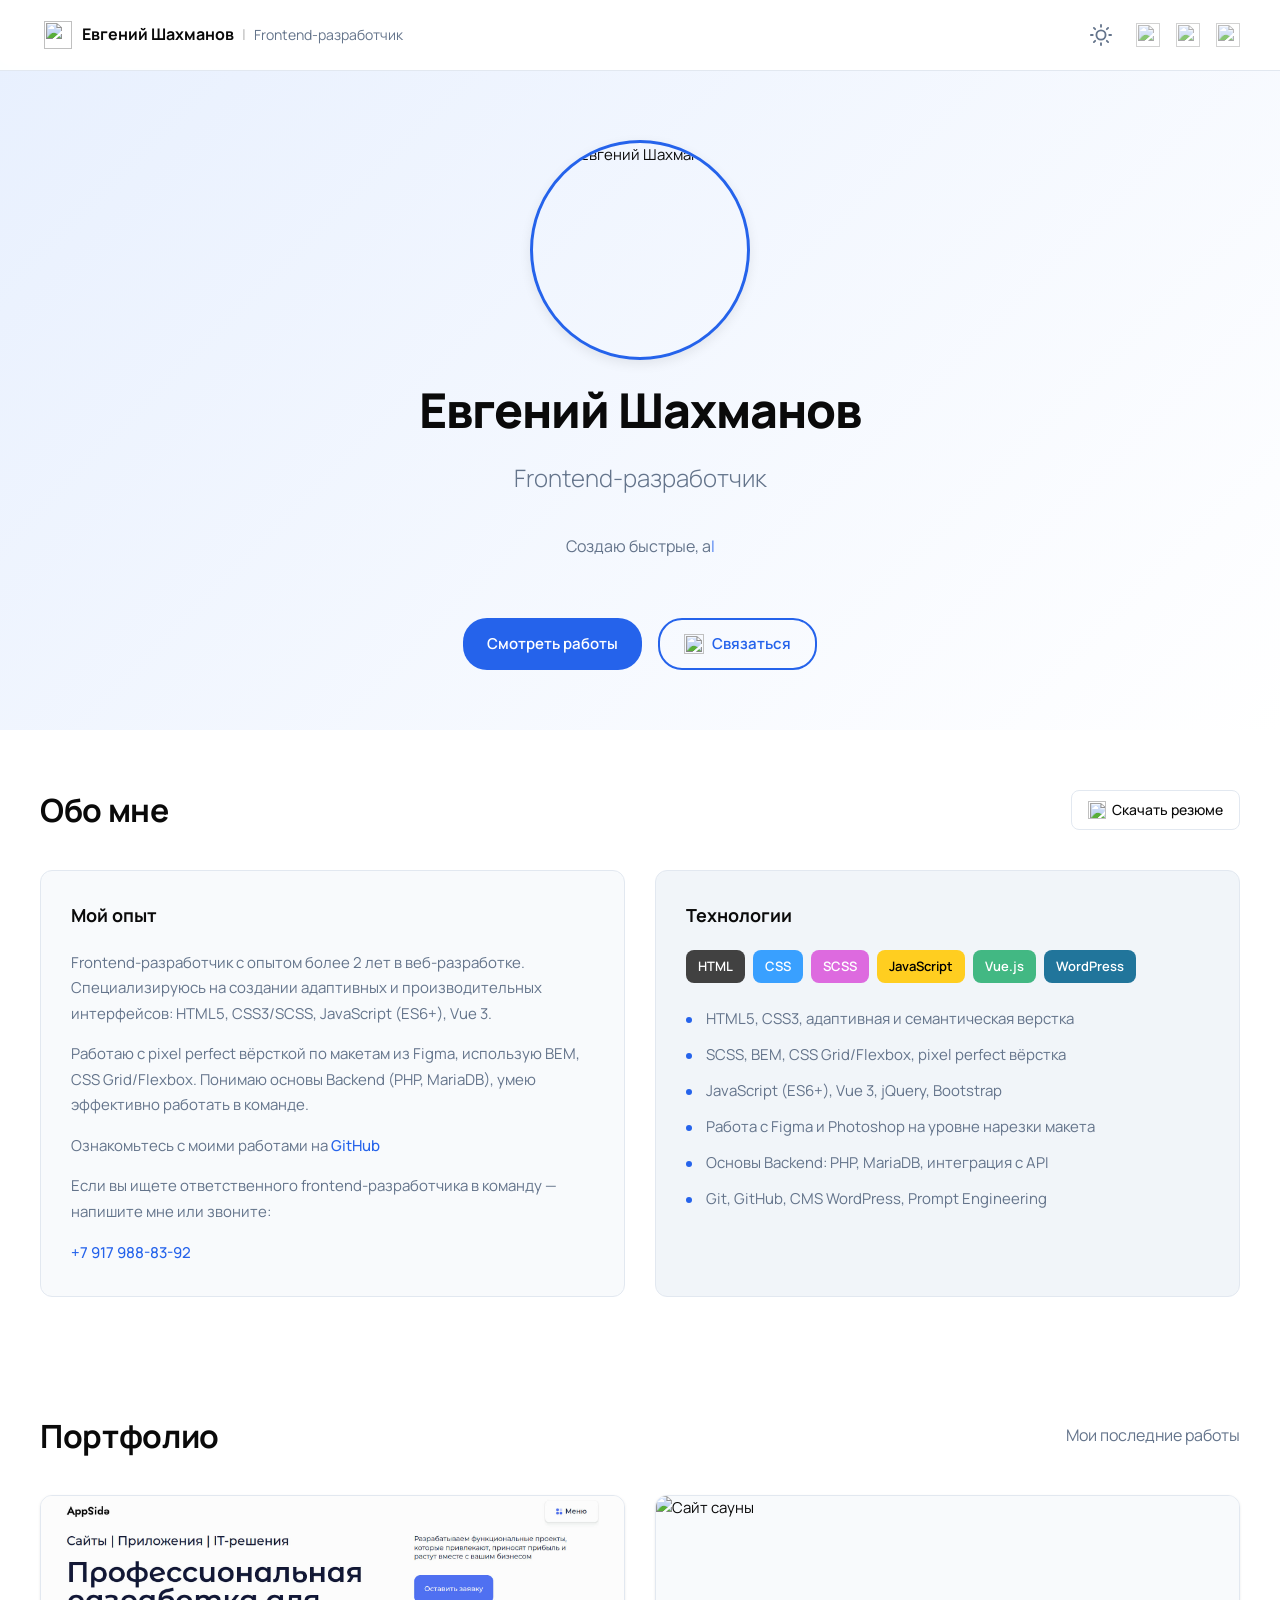
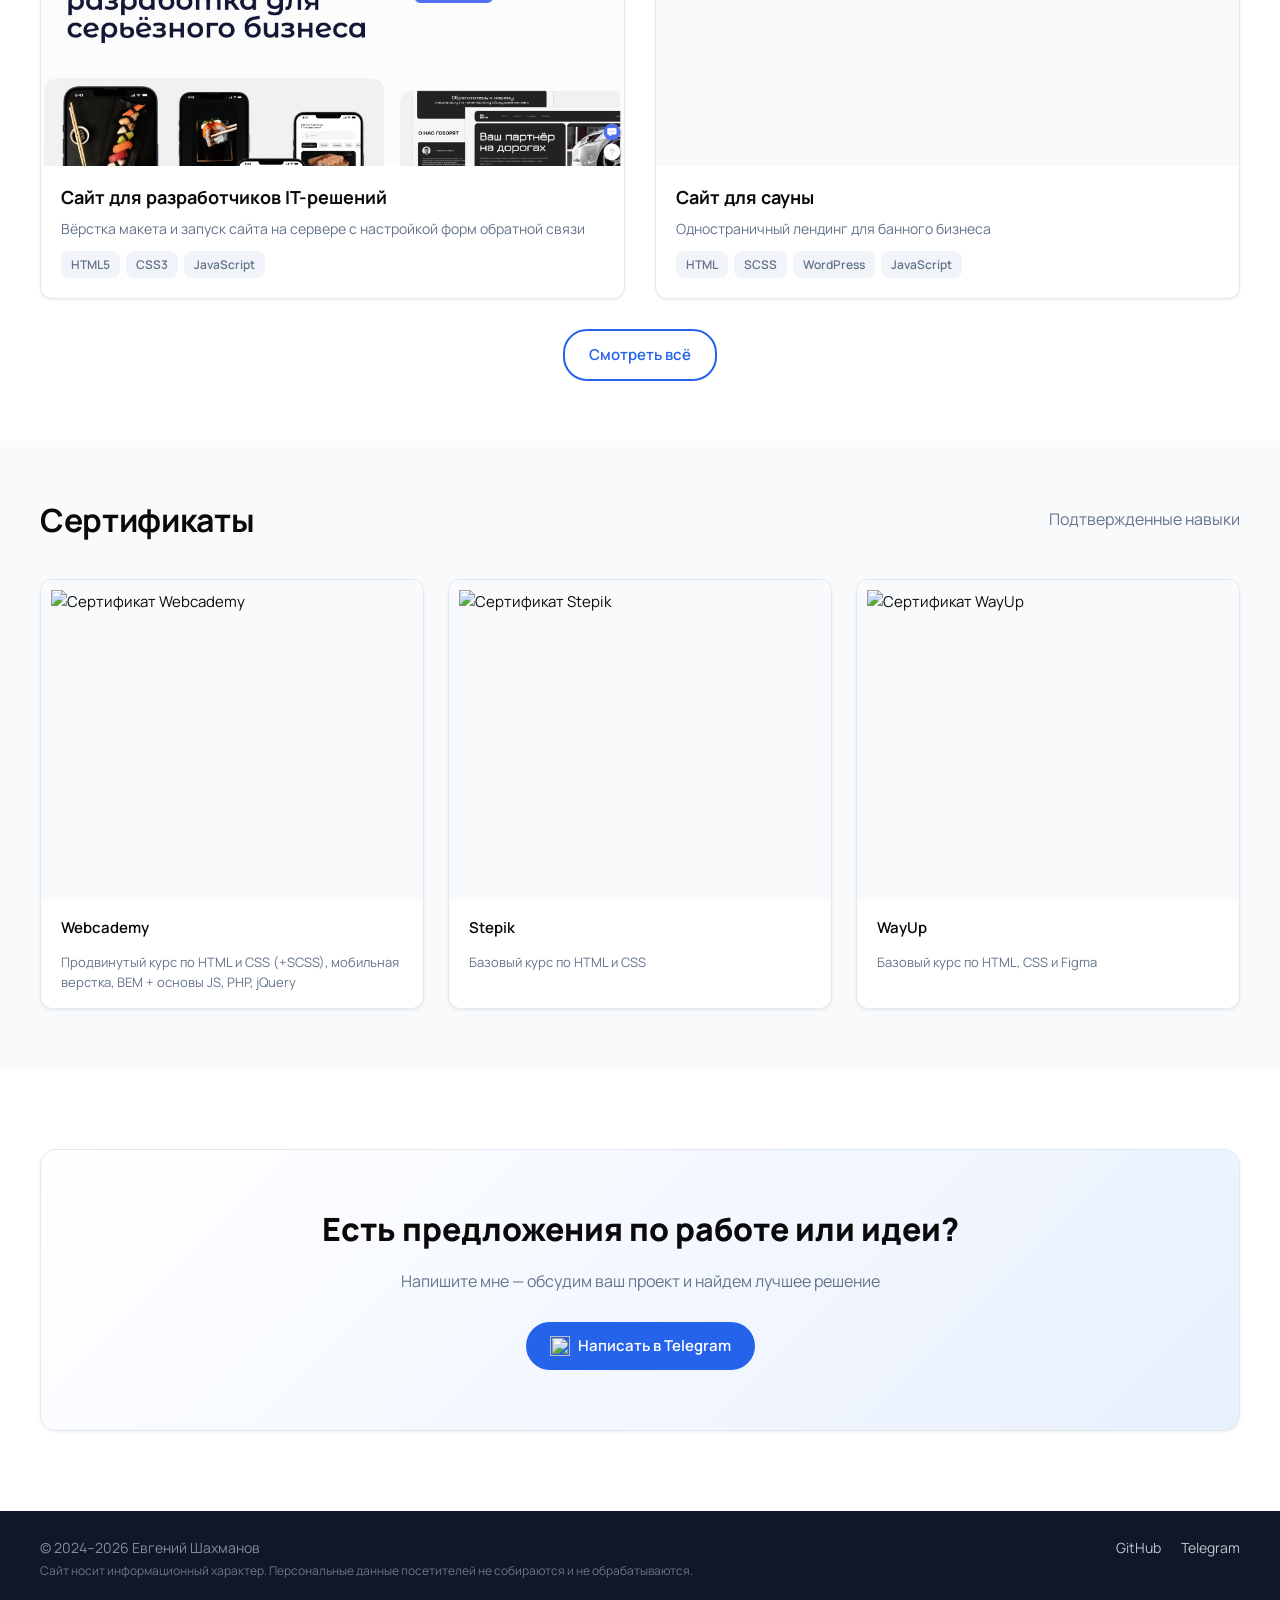
==== commit 78b563a7: "Добавил предупреждение в футер" ====
--- a/index.html
+++ b/index.html
@@ -337,7 +337,10 @@
     <footer class="footer">
         <div class="container">
             <div class="footer__content">
-                <p class="footer__copyright">© 2024–2026 Евгений Шахманов</p>
+                <div class="footer__text">
+                    <p class="footer__copyright">© 2024–2026 Евгений Шахманов</p>
+                    <p class="footer__info">Сайт носит информационный характер. Персональные данные посетителей не собираются и не обрабатываются.</p>
+                </div>
                 <div class="footer__links">
                     <a href="https://github.com/EvgenyWeb64" target="_blank">GitHub</a>
                     <a href="https://t.me/pudkove" target="_blank">Telegram</a>
--- a/css/main.css
+++ b/css/main.css
@@ -1 +1 @@
-@import"https://fonts.googleapis.com/css?family=Manrope:300,400,500,600,700,800";*{padding:0px;margin:0px;border:none}*,*::before,*::after{box-sizing:border-box}a,a:link,a:visited{text-decoration:none}a:hover{text-decoration:none}aside,nav,footer,header,section,main{display:block}h1,h2,h3,h4,h5,h6,p{font-size:inherit;font-weight:inherit}ul,ul li{list-style:none}img{vertical-align:top}img,svg{max-width:100%;height:auto}address{font-style:normal}input,textarea,button,select{font-family:inherit;font-size:inherit;color:inherit;background-color:rgba(0,0,0,0)}input::-ms-clear{display:none}button,input[type=submit]{display:inline-block;box-shadow:none;background-color:rgba(0,0,0,0);background:none;cursor:pointer}input:focus,input:active,button:focus,button:active{outline:none}button::-moz-focus-inner{padding:0;border:0}label{cursor:pointer}legend{display:block}html{scroll-behavior:smooth;overflow-x:hidden}:root{--header-height: 60px;--header-height-mobile: 52px;--font-family: 'Manrope', sans-serif;--color-primary: #0a0a0a;--color-secondary: #64748b;--color-accent: #2563eb;--color-accent-hover: #1d4ed8;--color-bg: #ffffff;--color-bg-alt: #f8fafc;--color-bg-skills: #f1f5f9;--color-bg-cta: #f8fafc;--color-footer: #0f172a;--color-border: #e2e8f0;--color-tags: #64748b;--color-header-bg: rgba(255, 255, 255, 0.95);--color-hero-gradient-from: #e8f0fe;--badge-html: #414141;--badge-css: #39a0ff;--badge-scss: #dd6adf;--badge-js: #ffce20;--badge-wp: #21759b;--radius-sm: 8px;--radius-md: 12px;--radius-lg: 16px;--radius-xl: 24px;--shadow-sm: 0 1px 3px rgba(0, 0, 0, 0.08);--shadow-md: 0 4px 12px rgba(0, 0, 0, 0.08);--shadow-lg: 0 12px 40px rgba(0, 0, 0, 0.12);--shadow-hover: 0 8px 24px rgba(0, 0, 0, 0.12);--transition-fast: 0.15s ease;--transition-base: 0.25s ease;--transition-slow: 0.4s ease}[data-theme=dark]{--color-primary: #f1f5f9;--color-secondary: #94a3b8;--color-accent: #3b82f6;--color-accent-hover: #2563eb;--color-bg: #0f172a;--color-bg-alt: #1e293b;--color-bg-skills: #1e293b;--color-bg-cta: #1e293b;--color-footer: #020617;--color-border: #334155;--color-tags: #94a3b8;--color-header-bg: rgba(15, 23, 42, 0.95);--color-hero-gradient-from: #1e3a5f;--shadow-sm: 0 1px 3px rgba(0, 0, 0, 0.3);--shadow-md: 0 4px 12px rgba(0, 0, 0, 0.3);--shadow-lg: 0 12px 40px rgba(0, 0, 0, 0.4);--shadow-hover: 0 8px 24px rgba(0, 0, 0, 0.4)}body{font-family:var(--font-family);font-size:15px;line-height:1.6;color:var(--color-primary);background-color:var(--color-bg);-webkit-font-smoothing:antialiased;-moz-osx-font-smoothing:grayscale}a,a:link,a:visited{color:var(--color-accent);text-decoration:none;transition:color var(--transition-fast)}a:hover,a:link:hover,a:visited:hover{color:var(--color-accent-hover)}p+p{margin-top:1em}img{max-width:100%;height:auto;display:block}.container{max-width:1230px;padding:0 15px;margin:0 auto}@media(max-width: 1230px){.container{width:768px}}@media(max-width: 788px){.container{width:100%}}@media(max-width: 1230px){.container--tablet-fluid{width:auto}}@media(max-width: 788px){.container--mobile-fluid{width:auto}}html,body{min-height:100vh}.sticky-footer{display:flex;flex-direction:column}.main{padding-top:var(--header-height)}@media(max-width: 788px){.main{padding-top:var(--header-height-mobile)}}.footer{margin-top:auto}.header{padding:16px 0;border-bottom:1px solid var(--color-border);position:fixed;top:0;left:0;right:0;z-index:100;background-color:var(--color-header-bg);backdrop-filter:blur(8px)}@media(max-width: 788px){.header{padding:12px 0;backdrop-filter:none;background-color:var(--color-bg)}}.header-row{display:flex;justify-content:space-between;align-items:center;column-gap:30px}.header__logo{flex-shrink:0;display:flex;align-items:center;gap:10px}@media(max-width: 788px){.header__logo{padding-left:4px}}.header__icon{width:28px;height:28px;flex-shrink:0;display:block;max-width:none;max-height:none;margin-left:4px}.header__text{display:flex;align-items:baseline;gap:8px;opacity:0;transform:translateX(-10px);transition:opacity var(--transition-base),transform var(--transition-base);pointer-events:none;visibility:hidden}.header--scrolled .header__text{opacity:1;visibility:visible;pointer-events:all;transform:translateX(0)}@media(max-width: 788px){.header__text{display:none !important}}.header__name{font-weight:700;font-size:16px;line-height:1;color:var(--color-primary);white-space:nowrap}.header__divider{color:var(--color-primary);font-weight:400;opacity:.3}.header__role{font-size:14px;color:var(--color-secondary);font-weight:400;white-space:nowrap}@media(max-width: 788px){.header__role{font-size:13px}}.header__socials{display:flex;align-items:center;gap:16px;margin-left:auto}.header__socials img{width:24px;height:24px;transition:transform var(--transition-base),opacity var(--transition-fast);opacity:.7}.header__socials img:hover{transform:scale(1.1);opacity:1}@media(max-width: 788px){.header__socials{display:none}}.burger{display:none;flex-direction:column;justify-content:center;align-items:center;gap:5px;width:40px;height:40px;background:rgba(0,0,0,0);border:none;cursor:pointer;padding:8px;border-radius:var(--radius-sm);transition:background-color var(--transition-fast)}.burger:hover{background-color:var(--color-bg-alt)}.burger span{display:block;width:22px;height:2px;background-color:var(--color-primary);border-radius:2px;transition:transform var(--transition-base),opacity var(--transition-base)}.burger.burger--active span:nth-child(1){transform:translateY(7px) rotate(45deg)}.burger.burger--active span:nth-child(2){opacity:0}.burger.burger--active span:nth-child(3){transform:translateY(-7px) rotate(-45deg)}@media(max-width: 788px){.burger{display:flex}}.mobile-menu{position:fixed;inset:0;z-index:999;visibility:hidden;opacity:0;pointer-events:none;transition:visibility var(--transition-base),opacity var(--transition-base)}.mobile-menu.mobile-menu--active{visibility:visible;opacity:1;pointer-events:all}.mobile-menu__backdrop{position:absolute;inset:0;background-color:rgba(0,0,0,.5);backdrop-filter:blur(4px)}.mobile-menu__content{position:absolute;top:0;right:0;width:300px;max-width:85%;height:100%;background-color:var(--color-bg);box-shadow:var(--shadow-lg);padding:20px 24px 24px;display:flex;flex-direction:column;transform:translateX(100%);transition:transform var(--transition-base)}.mobile-menu--active .mobile-menu__content{transform:translateX(0)}.mobile-menu__close{position:absolute;top:16px;right:16px;width:36px;height:36px;display:flex;justify-content:center;align-items:center;background:rgba(0,0,0,0);border:none;cursor:pointer;padding:0}.mobile-menu__close svg{width:22px;height:22px;stroke:var(--color-secondary);stroke-width:2;stroke-linecap:round;transition:stroke var(--transition-fast)}.mobile-menu__close:hover svg{stroke:var(--color-primary)}.mobile-menu__header{display:flex;flex-direction:column;gap:4px;margin-top:36px;margin-bottom:32px;padding-bottom:20px;border-bottom:1px solid var(--color-border)}.mobile-menu__name{font-weight:700;font-size:18px;color:var(--color-primary)}.mobile-menu__role{font-size:14px;color:var(--color-secondary)}.mobile-menu__socials{display:flex;flex-direction:column;gap:4px;margin-bottom:24px}.mobile-menu__link{display:flex;align-items:center;gap:12px;padding:12px 14px;border-radius:var(--radius-sm);color:var(--color-primary);font-size:15px;font-weight:500;transition:background-color var(--transition-fast)}.mobile-menu__link:hover{background-color:var(--color-bg-alt)}.mobile-menu__link img{width:20px;height:20px}.mobile-menu__actions{display:flex;flex-direction:column;gap:10px;margin-bottom:32px}.mobile-menu__actions .btn-blue,.mobile-menu__actions .btn-outline{width:100%;justify-content:center}.mobile-menu__phone{margin-top:auto;text-align:center;padding-top:20px;border-top:1px solid var(--color-border)}.mobile-menu__phone a{font-size:16px;font-weight:600;color:var(--color-primary)}.mobile-resume-btn{padding:10px 20px;font-size:14px}.theme-toggle{width:38px;height:38px;display:flex;justify-content:center;align-items:center;background:rgba(0,0,0,0);border:none;cursor:pointer;border-radius:var(--radius-sm);color:var(--color-secondary);transition:color var(--transition-fast),background-color var(--transition-fast);flex-shrink:0}.theme-toggle svg{width:22px;height:22px;stroke:currentColor;fill:none;stroke-width:2;stroke-linecap:round;stroke-linejoin:round;pointer-events:none}.theme-toggle:hover{color:var(--color-accent);background-color:var(--color-bg-alt)}.theme-toggle:focus{outline:none}.theme-toggle .theme-toggle__moon{display:none}[data-theme=dark] .theme-toggle .theme-toggle__sun{display:none}[data-theme=dark] .theme-toggle .theme-toggle__moon{display:block}.mobile-menu__theme-toggle{width:fit-content;height:auto;padding:10px 14px;gap:10px;margin-top:12px;border-radius:var(--radius-sm);background-color:var(--color-bg-alt);border:1px solid var(--color-border);color:var(--color-primary);font-size:15px;font-weight:500;justify-content:flex-start}.mobile-menu__theme-toggle:focus{outline:none}.mobile-menu__theme-toggle:hover{background-color:var(--color-bg-skills);color:var(--color-accent)}.mobile-menu__theme-label{font-size:15px;font-weight:500}.hero{padding:80px 0 60px;background:linear-gradient(135deg, var(--color-hero-gradient-from) 0%, var(--color-bg) 100%)}@media(max-width: 1230px){.hero{padding:60px 0 40px}}@media(max-width: 788px){.hero{padding:40px 0 30px}}.hero__content{display:flex;flex-direction:column;align-items:center;text-align:center;gap:24px}.hero__avatar{width:220px;height:220px;border-radius:50%;object-fit:cover;border:3px solid var(--color-accent);box-shadow:var(--shadow-md)}.hero__name{font-size:48px;font-weight:800;line-height:1.1;letter-spacing:-0.02em}@media(max-width: 1230px){.hero__name{font-size:40px}}@media(max-width: 788px){.hero__name{font-size:32px}}.hero__role{font-size:24px;font-weight:300;color:var(--color-secondary);line-height:1.4}@media(max-width: 1230px){.hero__role{font-size:20px}}@media(max-width: 788px){.hero__role{font-size:18px}}.hero__tagline{font-size:16px;color:var(--color-secondary);max-width:500px;line-height:1.6;min-height:51.2px;opacity:0;transition:opacity .4s ease}.hero__tagline.typing{opacity:1}@media(max-width: 788px){.hero__tagline{font-size:15px;min-height:72px}}.typing__cursor{display:inline-block;animation:typingBlink .7s step-end infinite;color:var(--color-accent);font-weight:300}@keyframes typingBlink{0%,100%{opacity:1}50%{opacity:0}}.hero__actions{display:flex;flex-wrap:wrap;justify-content:center;gap:16px;margin-top:8px}.hero__content{opacity:0;transform:translateY(20px);animation:heroFadeIn .6s ease forwards}@keyframes heroFadeIn{to{opacity:1;transform:translateY(0)}}.about{padding:60px 0}@media(max-width: 1230px){.about{padding:50px 0}}@media(max-width: 788px){.about{padding:40px 0}}.about__header-row{display:flex;justify-content:space-between;align-items:center;margin-bottom:40px}@media(max-width: 788px){.about__header-row{flex-direction:column;align-items:flex-start;gap:16px;margin-bottom:30px}}.about__title{margin:0}.about__content{display:grid;grid-template-columns:1fr 1fr;gap:30px}@media(max-width: 788px){.about__content{grid-template-columns:1fr;gap:40px}}.about__card{padding:30px;border-radius:var(--radius-md);background-color:var(--color-bg-alt);border:1px solid var(--color-border)}@media(max-width: 1230px){.about__card{padding:24px}}@media(max-width: 788px){.about__card{padding:20px}}.about__card--skills{background-color:var(--color-bg-skills)}.about__subtitle{font-size:18px;font-weight:700;margin-bottom:20px}.about__text{line-height:1.7;color:var(--color-secondary)}.about__text p:last-child{font-size:15px;font-weight:600;color:var(--color-primary);margin-top:16px}.about__text a{font-weight:500}.about__specs{display:flex;flex-wrap:wrap;gap:8px;font-family:var(--font-family);font-weight:600;font-size:13px;color:#fff;margin-bottom:24px;cursor:pointer}.spec__item{padding:6px 12px;border-radius:var(--radius-sm);transition:transform var(--transition-fast)}.spec__item--html{background-color:var(--badge-html);animation:specsWave 3s ease-in-out infinite;animation-delay:0s}.spec__item--css{background-color:var(--badge-css);animation:specsWave 3s ease-in-out infinite;animation-delay:.25s}.spec__item--scss{background-color:var(--badge-scss);animation:specsWave 3s ease-in-out infinite;animation-delay:.5s}.spec__item--js{background-color:var(--badge-js);color:#000;animation:specsWave 3s ease-in-out infinite;animation-delay:.75s}.spec__item--vue{background-color:#42b883;animation:specsWave 3s ease-in-out infinite;animation-delay:1s}.spec__item--wp{background-color:var(--badge-wp);animation:specsWave 3s ease-in-out infinite;animation-delay:1.25s}@keyframes specsWave{0%,8%,100%{transform:translateY(0)}4%{transform:translateY(-2px)}}.about__skills-list{padding-left:0;margin:0;list-style:none;display:flex;flex-direction:column;gap:12px}.about__skills-list li{position:relative;padding-left:20px;line-height:1.6;color:var(--color-secondary)}.about__skills-list li::before{content:"";position:absolute;left:0;top:10px;width:6px;height:6px;background-color:var(--color-accent);border-radius:50%}.portfolio{padding:60px 0;scroll-margin-top:50px}@media(max-width: 1230px){.portfolio{padding:50px 0}}@media(max-width: 788px){.portfolio{padding:40px 0}}.portfolio__header{display:flex;justify-content:space-between;align-items:center;margin-bottom:40px}@media(max-width: 788px){.portfolio__header{flex-direction:column;align-items:flex-start;gap:16px;margin-bottom:30px}}.portfolio__title{margin:0}.portfolio__grid{display:grid;grid-template-columns:repeat(2, 1fr);gap:30px}@media(max-width: 788px){.portfolio__grid{grid-template-columns:1fr;gap:24px}}.portfolio__actions{display:flex;justify-content:center;margin-top:30px}.cta{padding:80px 0}@media(max-width: 1230px){.cta{padding:60px 0}}@media(max-width: 788px){.cta{padding:50px 0}}.cta__wrapper{background:linear-gradient(315deg, var(--color-hero-gradient-from) 0%, var(--color-bg) 100%);border-radius:var(--radius-lg);padding:60px 40px;display:flex;flex-direction:column;align-items:center;justify-content:center;text-align:center;box-shadow:var(--shadow-sm);border:1px solid var(--color-border);position:relative;overflow:hidden}.cta__wrapper::after{content:"";position:absolute;inset:0;background:radial-gradient(150px circle at var(--mouse-x, 50%) var(--mouse-y, 50%), rgba(37, 99, 235, 0.4) 0%, transparent 70%);opacity:0;transition:opacity var(--transition-base);pointer-events:none;border-radius:inherit}.cta__wrapper:hover::after{opacity:1}@media(max-width: 788px){.cta__wrapper{padding:40px 24px}}.cta__content{display:flex;flex-direction:column;align-items:center;row-gap:20px}.cta__title{font-weight:800;font-size:32px;color:var(--color-primary);line-height:1.2}@media(max-width: 1230px){.cta__title{font-size:28px}}@media(max-width: 788px){.cta__title{font-size:24px}}.cta__text{font-weight:400;font-size:16px;color:var(--color-secondary);max-width:500px}@media(max-width: 788px){.cta__text{font-size:15px}}.cta__content .btn-blue{margin-top:8px}.cta__content .btn-blue:hover{background-color:var(--color-accent-hover);color:#fff}.tags{font-weight:500;font-size:13px;line-height:1.3;color:var(--color-tags);display:flex;flex-wrap:wrap;gap:6px}.tag{display:inline-block;padding:4px 10px;background-color:var(--color-bg-skills);border-radius:var(--radius-sm);font-size:12px;font-weight:600;color:var(--color-tags)}.footer{padding:30px 0;background-color:var(--color-footer);font-size:14px;line-height:1;color:hsla(0,0%,100%,.5)}@media(max-width: 788px){.footer{padding:20px 0;font-size:13px;text-align:center}}.footer a{color:hsla(0,0%,100%,.75);transition:color var(--transition-fast)}.footer a:hover{color:#fff}.footer__content{display:flex;justify-content:space-between;align-items:center}@media(max-width: 788px){.footer__content{flex-direction:column;gap:12px}}.footer__copyright{margin:0;font-weight:400}.footer__links{display:flex;gap:20px}@media(max-width: 788px){.footer__links{gap:16px}}.certificates{padding:60px 0;background-color:var(--color-bg-alt)}@media(max-width: 1230px){.certificates{padding:50px 0}}@media(max-width: 788px){.certificates{padding:40px 0}}.certificates__header{display:flex;justify-content:space-between;align-items:center;margin-bottom:40px}@media(max-width: 788px){.certificates__header{flex-direction:column;align-items:flex-start;gap:16px;margin-bottom:30px}}.certificates__title{margin:0}.certificates__grid{display:grid;grid-template-columns:repeat(auto-fit, minmax(280px, 1fr));gap:24px}.certificate-card{position:relative;border-radius:var(--radius-md);overflow:hidden;background-color:var(--color-bg);border:1px solid var(--color-border);box-shadow:var(--shadow-sm);transition:transform var(--transition-base),box-shadow var(--transition-base);cursor:pointer;display:block}.certificate-card:hover{transform:translateY(-4px);box-shadow:var(--shadow-hover)}.certificate-card:hover .certificate-card__img img{transform:scale(1.05)}.certificate-card:hover .certificate-card__overlay{opacity:1}.certificate-card__img{position:relative;height:320px;overflow:hidden;background-color:var(--color-bg-alt)}.certificate-card__img img{width:100%;height:100%;object-fit:contain;padding:10px;transition:transform var(--transition-slow)}.certificate-card__overlay{position:absolute;inset:0;background:rgba(0,0,0,.7);opacity:0;transition:opacity var(--transition-base);display:flex;flex-direction:column;justify-content:center;align-items:center;padding:20px;text-align:center;color:#fff}.certificate-card__name{font-size:18px;font-weight:700;margin-bottom:8px}.certificate-card__date{font-size:14px;opacity:.8;margin-bottom:4px}.certificate-card__school{font-size:13px;font-weight:500;opacity:.7}.certificate-card__body{padding:16px 20px}.certificate-card__school-name{font-size:15px;font-weight:600;color:var(--color-primary);margin-bottom:4px}.certificate-card__desc{font-size:13px;color:var(--color-secondary);line-height:1.5}.none{display:none !important}.visually-hidden{clip:rect(0 0 0 0);clip-path:inset(50%);height:1px;overflow:hidden;position:absolute;white-space:nowrap;width:1px}.no-scroll{overflow-y:hidden}.icon-dark{display:none}[data-theme=dark] .icon-light{display:none}[data-theme=dark] .icon-dark{display:block}.animate-on-scroll{opacity:0;transform:translateY(30px);transition:opacity .6s ease,transform .6s ease}.animate-on-scroll.animate-visible{opacity:1;transform:translateY(0)}.mb-1{margin-bottom:1em}.mb-2{margin-bottom:2em}.mb-3{margin-bottom:3em}.mb-4{margin-bottom:4em}.mb-5{margin-bottom:5em}.btn-blue,a.btn-blue{display:inline-flex;align-items:center;justify-content:center;gap:8px;padding:12px 24px;border-radius:var(--radius-xl);background-color:var(--color-accent);font-size:15px;font-weight:600;color:#fff;text-align:center;text-decoration:none;border:none;cursor:pointer;transition:background-color var(--transition-base),transform var(--transition-fast)}.btn-blue:hover,a.btn-blue:hover{background-color:var(--color-accent-hover);color:#fff;transform:translateY(-2px)}.btn-blue:active,a.btn-blue:active{transform:translateY(0)}.btn-blue img,a.btn-blue img{width:20px;height:20px}.btn-link,a.btn-link{display:inline-flex;align-items:center;gap:6px;padding:8px 14px;border-radius:var(--radius-sm);background-color:var(--color-bg-alt);border:1px solid var(--color-border);font-size:14px;font-weight:500;color:var(--color-primary);text-decoration:none;transition:background-color var(--transition-fast),border-color var(--transition-fast)}.btn-link:hover,a.btn-link:hover{background-color:var(--color-bg-skills);border-color:var(--color-accent);color:var(--color-accent)}.btn-link img,a.btn-link img{width:16px;height:16px}.btn-resume,a.btn-resume{display:inline-flex;align-items:center;gap:6px;padding:8px 16px;border-radius:var(--radius-sm);background-color:var(--color-bg);border:1px solid var(--color-border);font-size:14px;font-weight:500;color:var(--color-primary);cursor:pointer;transition:background-color var(--transition-fast),border-color var(--transition-fast)}.btn-resume:hover,a.btn-resume:hover{background-color:var(--color-bg-alt);border-color:var(--color-accent);color:var(--color-accent)}.btn-resume img,a.btn-resume img{width:18px;height:18px}.btn-outline,a.btn-outline{display:inline-flex;align-items:center;justify-content:center;gap:8px;padding:12px 24px;border-radius:var(--radius-xl);background-color:rgba(0,0,0,0);border:2px solid var(--color-accent);font-size:15px;font-weight:600;color:var(--color-accent);text-decoration:none;cursor:pointer;transition:background-color var(--transition-base),color var(--transition-fast)}.btn-outline:hover,a.btn-outline:hover{background-color:var(--color-accent);color:#fff}.btn-outline img,a.btn-outline img{width:20px;height:20px}.title{font-weight:700;font-size:32px;line-height:1.2;letter-spacing:-0.01em}@media(max-width: 788px){.title{font-size:26px}}.section-subtitle{font-size:16px;color:var(--color-secondary);font-weight:400}.project-card{position:relative;border-radius:var(--radius-md);overflow:hidden;background-color:var(--color-bg);border:1px solid var(--color-border);box-shadow:var(--shadow-sm);transition:transform var(--transition-base),box-shadow var(--transition-base);cursor:pointer;display:block;color:inherit;text-decoration:none}.project-card:hover{transform:translateY(-4px);box-shadow:var(--shadow-hover)}.project-card:hover .project-card__img img{transform:scale(1.05)}.project-card:hover .project-card__overlay{opacity:1}.project-card__header{position:relative;overflow:hidden;height:270px;background-color:var(--color-bg-alt)}@media(max-width: 788px){.project-card__header{height:140px}}.project-card__img{width:100%;height:100%;display:flex;justify-content:center;align-items:center;background-color:var(--color-bg-alt)}.project-card__img img{width:100%;height:100%;object-fit:cover;transition:transform var(--transition-slow)}.project-card__overlay{position:absolute;inset:0;background:linear-gradient(to top, rgba(0, 0, 0, 0.6) 0%, transparent 100%);opacity:0;transition:opacity var(--transition-base);display:flex;align-items:flex-end;padding:20px}.project-card__badge{display:inline-block;padding:4px 10px;background-color:hsla(0,0%,100%,.95);border-radius:var(--radius-sm);font-size:12px;font-weight:600;color:var(--color-primary)}[data-theme=dark] .project-card__badge{color:#0a0a0a}.project-card__body{padding:20px}.project-card__title{font-size:18px;font-weight:700;line-height:1.3;margin-bottom:8px;color:var(--color-primary)}.project-card__desc{font-size:14px;color:var(--color-secondary);line-height:1.5;margin-bottom:12px}.project-card__tags{display:flex;flex-wrap:wrap;gap:6px}.project-page{padding:80px 0 60px}@media(max-width: 1230px){.project-page{padding:60px 0 40px}}@media(max-width: 788px){.project-page{padding:40px 0 30px}}.project-page__header-row{display:flex;justify-content:space-between;align-items:center;margin-bottom:40px}@media(max-width: 788px){.project-page__header-row{flex-wrap:wrap;gap:12px;margin-bottom:30px}}.project-page__back{display:inline-flex;align-items:center;gap:4px;font-size:14px;font-weight:500;color:var(--color-secondary);transition:color var(--transition-fast)}.project-page__back svg{width:16px;height:16px;stroke:currentColor;stroke-width:2;stroke-linecap:round;stroke-linejoin:round;fill:none;flex-shrink:0}.project-page__back:hover{color:var(--color-accent)}.project-page__title{margin:0}.project-page__subtitle{font-size:18px;color:var(--color-secondary);margin:0}.project-page__grid{display:grid;grid-template-columns:repeat(2, 1fr);gap:30px;align-items:stretch}@media(max-width: 788px){.project-page__grid{grid-template-columns:1fr;gap:24px}}.project-page__card{background-color:var(--color-bg);border-radius:var(--radius-lg);border:1px solid var(--color-border);overflow:hidden;box-shadow:var(--shadow-sm);transition:box-shadow var(--transition-base);display:flex;flex-direction:column;height:100%}.project-page__card:hover{box-shadow:var(--shadow-hover)}.project-page__img{width:100%;height:400px;overflow:hidden;background-color:var(--color-bg-alt)}.project-page__img img{width:100%;height:100%;object-fit:cover;transition:transform var(--transition-slow)}.project-page__card:hover .project-page__img img{transform:scale(1.05)}.project-page__content{padding:24px;display:flex;flex-direction:column;flex:1}.project-page__card-title{margin:0 0 12px;font-size:20px;font-weight:700;line-height:1.3}@media(max-width: 788px){.project-page__card-title{font-size:18px}}.project-page__card-text{margin:0 0 12px;font-size:14px;line-height:1.6;color:var(--color-secondary)}.project-page__card-pages{margin:0 0 12px;font-size:14px;font-weight:500;color:var(--color-primary)}.project-page__card-list{margin:0 0 16px;padding-left:20px;list-style:disc}.project-page__card-list li{list-style:disc;display:list-item;margin-bottom:6px;font-size:14px;color:var(--color-secondary)}.project-page__card-list li a{color:var(--color-accent);text-decoration:underline;text-underline-offset:2px}.project-page__card-list li a:hover{text-decoration-thickness:2px}.project-page__card-tags{display:flex;flex-wrap:wrap;gap:8px;margin-top:auto;margin-bottom:16px;padding-top:16px;border-top:1px solid var(--color-border)}.project-page__card-btns{display:flex;flex-wrap:wrap;gap:12px}.top-link{position:fixed;right:24px;bottom:80px;z-index:99;display:flex;justify-content:center;align-items:center;width:48px;height:48px;background-color:var(--color-primary);border-radius:var(--radius-md);box-shadow:var(--shadow-md);opacity:0;visibility:hidden;transform:translateY(10px);pointer-events:none;transition:opacity var(--transition-base),transform var(--transition-base),visibility var(--transition-base)}.top-link:hover{transform:translateY(-2px)}[data-theme=dark] .top-link{background-color:var(--color-accent)}.top-link--visible{opacity:1;visibility:visible;transform:translateY(0);pointer-events:all}.top-link svg{width:20px;height:20px;fill:none;stroke:#fff;stroke-width:2;stroke-linecap:round;stroke-linejoin:round}@media(max-width: 788px){.top-link{right:16px;bottom:80px;width:44px;height:44px}}.modal-overlay{position:fixed;inset:0;z-index:1000;background-color:rgba(0,0,0,.6);backdrop-filter:blur(4px);display:flex;justify-content:center;align-items:center;padding:20px;opacity:0;visibility:hidden;transition:opacity var(--transition-base),visibility var(--transition-base)}.modal-overlay.modal-overlay--active{opacity:1;visibility:visible}.modal{position:relative;width:100%;max-width:800px;max-height:90vh;background-color:var(--color-bg);border-radius:var(--radius-lg);overflow-y:auto;box-shadow:var(--shadow-lg);transform:scale(0.95) translateY(20px);transition:transform var(--transition-base)}.modal-overlay--active .modal{transform:scale(1) translateY(0)}.modal::-webkit-scrollbar{width:6px}.modal::-webkit-scrollbar-track{background:rgba(0,0,0,0)}.modal::-webkit-scrollbar-thumb{background-color:var(--color-border);border-radius:var(--radius-sm)}.modal__header{display:flex;justify-content:flex-end;align-items:center;padding:8px 12px;border-bottom:1px solid var(--color-border);flex-shrink:0}.modal__close{width:36px;height:36px;display:flex;justify-content:center;align-items:center;background:rgba(0,0,0,0);border:none;border-radius:var(--radius-sm);cursor:pointer;color:var(--color-secondary);transition:color var(--transition-fast),background-color var(--transition-fast)}.modal__close svg{width:18px;height:18px;stroke:currentColor;stroke-width:2;stroke-linecap:round;fill:none;pointer-events:none}.modal__close:hover{color:var(--color-accent);background-color:var(--color-bg-alt)}.modal__close:focus{outline:none}.modal__img{position:relative;width:100%;height:360px;display:flex;justify-content:center;align-items:center;overflow:hidden;background-color:var(--color-bg-alt)}.modal__img img{width:100%;height:100%;object-fit:cover;display:block}.modal__content{padding:30px 40px 40px}.modal__title{margin-bottom:16px;font-weight:700;font-size:24px;line-height:1.3}.modal__text{margin-bottom:20px;font-size:15px;line-height:1.6;color:var(--color-secondary)}.modal__text a{color:var(--color-accent);text-decoration:underline;text-underline-offset:2px}.modal__text a:hover{text-decoration-thickness:2px}.modal__text p+p{margin-top:1em}.modal__text ul{margin-top:16px;padding-left:20px}.modal__text ul li{color:var(--color-accent);list-style-type:disc;margin-bottom:8px}.modal__text ul li a{color:inherit}.modal__tags{margin-bottom:20px;padding-top:20px;border-top:1px solid var(--color-border)}.modal__btns{display:flex;align-items:center;flex-wrap:wrap;gap:12px}.modal--certificate{max-width:600px}.modal--certificate .modal__img{height:auto;padding:20px}.modal--certificate .modal__img img{box-shadow:none;height:auto}@media(max-width: 1230px){.modal{max-width:700px}.modal__content{padding:24px 30px 30px}}@media(max-width: 788px){.modal-overlay{padding:0;align-items:center}.modal{max-width:calc(100% - 32px);max-height:calc(100vh - 32px);border-radius:var(--radius-md)}.modal__content{padding:20px 24px 28px}.modal__title{font-size:20px}.modal__text{font-size:14px;line-height:1.5}.modal__btns{flex-direction:column;align-items:stretch}.modal__img{height:auto}.modal__img img{height:auto}.modal--certificate .modal__img{padding:10px}}/*# sourceMappingURL=main.css.map */
+@import"https://fonts.googleapis.com/css?family=Manrope:300,400,500,600,700,800";*{padding:0px;margin:0px;border:none}*,*::before,*::after{box-sizing:border-box}a,a:link,a:visited{text-decoration:none}a:hover{text-decoration:none}aside,nav,footer,header,section,main{display:block}h1,h2,h3,h4,h5,h6,p{font-size:inherit;font-weight:inherit}ul,ul li{list-style:none}img{vertical-align:top}img,svg{max-width:100%;height:auto}address{font-style:normal}input,textarea,button,select{font-family:inherit;font-size:inherit;color:inherit;background-color:rgba(0,0,0,0)}input::-ms-clear{display:none}button,input[type=submit]{display:inline-block;box-shadow:none;background-color:rgba(0,0,0,0);background:none;cursor:pointer}input:focus,input:active,button:focus,button:active{outline:none}button::-moz-focus-inner{padding:0;border:0}label{cursor:pointer}legend{display:block}html{scroll-behavior:smooth;overflow-x:hidden}:root{--header-height: 60px;--header-height-mobile: 52px;--font-family: 'Manrope', sans-serif;--color-primary: #0a0a0a;--color-secondary: #64748b;--color-accent: #2563eb;--color-accent-hover: #1d4ed8;--color-bg: #ffffff;--color-bg-alt: #f8fafc;--color-bg-skills: #f1f5f9;--color-bg-cta: #f8fafc;--color-footer: #0f172a;--color-border: #e2e8f0;--color-tags: #64748b;--color-header-bg: rgba(255, 255, 255, 0.95);--color-hero-gradient-from: #e8f0fe;--badge-html: #414141;--badge-css: #39a0ff;--badge-scss: #dd6adf;--badge-js: #ffce20;--badge-wp: #21759b;--radius-sm: 8px;--radius-md: 12px;--radius-lg: 16px;--radius-xl: 24px;--shadow-sm: 0 1px 3px rgba(0, 0, 0, 0.08);--shadow-md: 0 4px 12px rgba(0, 0, 0, 0.08);--shadow-lg: 0 12px 40px rgba(0, 0, 0, 0.12);--shadow-hover: 0 8px 24px rgba(0, 0, 0, 0.12);--transition-fast: 0.15s ease;--transition-base: 0.25s ease;--transition-slow: 0.4s ease}[data-theme=dark]{--color-primary: #f1f5f9;--color-secondary: #94a3b8;--color-accent: #3b82f6;--color-accent-hover: #2563eb;--color-bg: #0f172a;--color-bg-alt: #1e293b;--color-bg-skills: #1e293b;--color-bg-cta: #1e293b;--color-footer: #020617;--color-border: #334155;--color-tags: #94a3b8;--color-header-bg: rgba(15, 23, 42, 0.95);--color-hero-gradient-from: #1e3a5f;--shadow-sm: 0 1px 3px rgba(0, 0, 0, 0.3);--shadow-md: 0 4px 12px rgba(0, 0, 0, 0.3);--shadow-lg: 0 12px 40px rgba(0, 0, 0, 0.4);--shadow-hover: 0 8px 24px rgba(0, 0, 0, 0.4)}body{font-family:var(--font-family);font-size:15px;line-height:1.6;color:var(--color-primary);background-color:var(--color-bg);-webkit-font-smoothing:antialiased;-moz-osx-font-smoothing:grayscale}a,a:link,a:visited{color:var(--color-accent);text-decoration:none;transition:color var(--transition-fast)}a:hover,a:link:hover,a:visited:hover{color:var(--color-accent-hover)}p+p{margin-top:1em}img{max-width:100%;height:auto;display:block}.container{max-width:1230px;padding:0 15px;margin:0 auto}@media(max-width: 1230px){.container{width:768px}}@media(max-width: 788px){.container{width:100%}}@media(max-width: 1230px){.container--tablet-fluid{width:auto}}@media(max-width: 788px){.container--mobile-fluid{width:auto}}html,body{min-height:100vh}.sticky-footer{display:flex;flex-direction:column}.main{padding-top:var(--header-height)}@media(max-width: 788px){.main{padding-top:var(--header-height-mobile)}}.footer{margin-top:auto}.header{padding:16px 0;border-bottom:1px solid var(--color-border);position:fixed;top:0;left:0;right:0;z-index:100;background-color:var(--color-header-bg);backdrop-filter:blur(8px)}@media(max-width: 788px){.header{padding:12px 0;backdrop-filter:none;background-color:var(--color-bg)}}.header-row{display:flex;justify-content:space-between;align-items:center;column-gap:30px}.header__logo{flex-shrink:0;display:flex;align-items:center;gap:10px}@media(max-width: 788px){.header__logo{padding-left:4px}}.header__icon{width:28px;height:28px;flex-shrink:0;display:block;max-width:none;max-height:none;margin-left:4px}.header__text{display:flex;align-items:baseline;gap:8px;opacity:0;transform:translateX(-10px);transition:opacity var(--transition-base),transform var(--transition-base);pointer-events:none;visibility:hidden}.header--scrolled .header__text{opacity:1;visibility:visible;pointer-events:all;transform:translateX(0)}@media(max-width: 788px){.header__text{display:none !important}}.header__name{font-weight:700;font-size:16px;line-height:1;color:var(--color-primary);white-space:nowrap}.header__divider{color:var(--color-primary);font-weight:400;opacity:.3}.header__role{font-size:14px;color:var(--color-secondary);font-weight:400;white-space:nowrap}@media(max-width: 788px){.header__role{font-size:13px}}.header__socials{display:flex;align-items:center;gap:16px;margin-left:auto}.header__socials img{width:24px;height:24px;transition:transform var(--transition-base),opacity var(--transition-fast);opacity:.7}.header__socials img:hover{transform:scale(1.1);opacity:1}@media(max-width: 788px){.header__socials{display:none}}.burger{display:none;flex-direction:column;justify-content:center;align-items:center;gap:5px;width:40px;height:40px;background:rgba(0,0,0,0);border:none;cursor:pointer;padding:8px;border-radius:var(--radius-sm);transition:background-color var(--transition-fast)}.burger:hover{background-color:var(--color-bg-alt)}.burger span{display:block;width:22px;height:2px;background-color:var(--color-primary);border-radius:2px;transition:transform var(--transition-base),opacity var(--transition-base)}.burger.burger--active span:nth-child(1){transform:translateY(7px) rotate(45deg)}.burger.burger--active span:nth-child(2){opacity:0}.burger.burger--active span:nth-child(3){transform:translateY(-7px) rotate(-45deg)}@media(max-width: 788px){.burger{display:flex}}.mobile-menu{position:fixed;inset:0;z-index:999;visibility:hidden;opacity:0;pointer-events:none;transition:visibility var(--transition-base),opacity var(--transition-base)}.mobile-menu.mobile-menu--active{visibility:visible;opacity:1;pointer-events:all}.mobile-menu__backdrop{position:absolute;inset:0;background-color:rgba(0,0,0,.5);backdrop-filter:blur(4px)}.mobile-menu__content{position:absolute;top:0;right:0;width:300px;max-width:85%;height:100%;background-color:var(--color-bg);box-shadow:var(--shadow-lg);padding:20px 24px 24px;display:flex;flex-direction:column;transform:translateX(100%);transition:transform var(--transition-base)}.mobile-menu--active .mobile-menu__content{transform:translateX(0)}.mobile-menu__close{position:absolute;top:16px;right:16px;width:36px;height:36px;display:flex;justify-content:center;align-items:center;background:rgba(0,0,0,0);border:none;cursor:pointer;padding:0}.mobile-menu__close svg{width:22px;height:22px;stroke:var(--color-secondary);stroke-width:2;stroke-linecap:round;transition:stroke var(--transition-fast)}.mobile-menu__close:hover svg{stroke:var(--color-primary)}.mobile-menu__header{display:flex;flex-direction:column;gap:4px;margin-top:36px;margin-bottom:32px;padding-bottom:20px;border-bottom:1px solid var(--color-border)}.mobile-menu__name{font-weight:700;font-size:18px;color:var(--color-primary)}.mobile-menu__role{font-size:14px;color:var(--color-secondary)}.mobile-menu__socials{display:flex;flex-direction:column;gap:4px;margin-bottom:24px}.mobile-menu__link{display:flex;align-items:center;gap:12px;padding:12px 14px;border-radius:var(--radius-sm);color:var(--color-primary);font-size:15px;font-weight:500;transition:background-color var(--transition-fast)}.mobile-menu__link:hover{background-color:var(--color-bg-alt)}.mobile-menu__link img{width:20px;height:20px}.mobile-menu__actions{display:flex;flex-direction:column;gap:10px;margin-bottom:32px}.mobile-menu__actions .btn-blue,.mobile-menu__actions .btn-outline{width:100%;justify-content:center}.mobile-menu__phone{margin-top:auto;text-align:center;padding-top:20px;border-top:1px solid var(--color-border)}.mobile-menu__phone a{font-size:16px;font-weight:600;color:var(--color-primary)}.mobile-resume-btn{padding:10px 20px;font-size:14px}.theme-toggle{width:38px;height:38px;display:flex;justify-content:center;align-items:center;background:rgba(0,0,0,0);border:none;cursor:pointer;border-radius:var(--radius-sm);color:var(--color-secondary);transition:color var(--transition-fast),background-color var(--transition-fast);flex-shrink:0}.theme-toggle svg{width:22px;height:22px;stroke:currentColor;fill:none;stroke-width:2;stroke-linecap:round;stroke-linejoin:round;pointer-events:none}.theme-toggle:hover{color:var(--color-accent);background-color:var(--color-bg-alt)}.theme-toggle:focus{outline:none}.theme-toggle .theme-toggle__moon{display:none}[data-theme=dark] .theme-toggle .theme-toggle__sun{display:none}[data-theme=dark] .theme-toggle .theme-toggle__moon{display:block}.mobile-menu__theme-toggle{width:fit-content;height:auto;padding:10px 14px;gap:10px;margin-top:12px;border-radius:var(--radius-sm);background-color:var(--color-bg-alt);border:1px solid var(--color-border);color:var(--color-primary);font-size:15px;font-weight:500;justify-content:flex-start}.mobile-menu__theme-toggle:focus{outline:none}.mobile-menu__theme-toggle:hover{background-color:var(--color-bg-skills);color:var(--color-accent)}.mobile-menu__theme-label{font-size:15px;font-weight:500}.hero{padding:80px 0 60px;background:linear-gradient(135deg, var(--color-hero-gradient-from) 0%, var(--color-bg) 100%)}@media(max-width: 1230px){.hero{padding:60px 0 40px}}@media(max-width: 788px){.hero{padding:40px 0 30px}}.hero__content{display:flex;flex-direction:column;align-items:center;text-align:center;gap:24px}.hero__avatar{width:220px;height:220px;border-radius:50%;object-fit:cover;border:3px solid var(--color-accent);box-shadow:var(--shadow-md)}.hero__name{font-size:48px;font-weight:800;line-height:1.1;letter-spacing:-0.02em}@media(max-width: 1230px){.hero__name{font-size:40px}}@media(max-width: 788px){.hero__name{font-size:32px}}.hero__role{font-size:24px;font-weight:300;color:var(--color-secondary);line-height:1.4}@media(max-width: 1230px){.hero__role{font-size:20px}}@media(max-width: 788px){.hero__role{font-size:18px}}.hero__tagline{font-size:16px;color:var(--color-secondary);max-width:500px;line-height:1.6;min-height:51.2px;opacity:0;transition:opacity .4s ease}.hero__tagline.typing{opacity:1}@media(max-width: 788px){.hero__tagline{font-size:15px;min-height:72px}}.typing__cursor{display:inline-block;animation:typingBlink .7s step-end infinite;color:var(--color-accent);font-weight:300}@keyframes typingBlink{0%,100%{opacity:1}50%{opacity:0}}.hero__actions{display:flex;flex-wrap:wrap;justify-content:center;gap:16px;margin-top:8px}.hero__content{opacity:0;transform:translateY(20px);animation:heroFadeIn .6s ease forwards}@keyframes heroFadeIn{to{opacity:1;transform:translateY(0)}}.about{padding:60px 0}@media(max-width: 1230px){.about{padding:50px 0}}@media(max-width: 788px){.about{padding:40px 0}}.about__header-row{display:flex;justify-content:space-between;align-items:center;margin-bottom:40px}@media(max-width: 788px){.about__header-row{flex-direction:column;align-items:flex-start;gap:16px;margin-bottom:30px}}.about__title{margin:0}.about__content{display:grid;grid-template-columns:1fr 1fr;gap:30px}@media(max-width: 788px){.about__content{grid-template-columns:1fr;gap:40px}}.about__card{padding:30px;border-radius:var(--radius-md);background-color:var(--color-bg-alt);border:1px solid var(--color-border)}@media(max-width: 1230px){.about__card{padding:24px}}@media(max-width: 788px){.about__card{padding:20px}}.about__card--skills{background-color:var(--color-bg-skills)}.about__subtitle{font-size:18px;font-weight:700;margin-bottom:20px}.about__text{line-height:1.7;color:var(--color-secondary)}.about__text p:last-child{font-size:15px;font-weight:600;color:var(--color-primary);margin-top:16px}.about__text a{font-weight:500}.about__specs{display:flex;flex-wrap:wrap;gap:8px;font-family:var(--font-family);font-weight:600;font-size:13px;color:#fff;margin-bottom:24px;cursor:pointer}.spec__item{padding:6px 12px;border-radius:var(--radius-sm);transition:transform var(--transition-fast)}.spec__item--html{background-color:var(--badge-html);animation:specsWave 3s ease-in-out infinite;animation-delay:0s}.spec__item--css{background-color:var(--badge-css);animation:specsWave 3s ease-in-out infinite;animation-delay:.25s}.spec__item--scss{background-color:var(--badge-scss);animation:specsWave 3s ease-in-out infinite;animation-delay:.5s}.spec__item--js{background-color:var(--badge-js);color:#000;animation:specsWave 3s ease-in-out infinite;animation-delay:.75s}.spec__item--vue{background-color:#42b883;animation:specsWave 3s ease-in-out infinite;animation-delay:1s}.spec__item--wp{background-color:var(--badge-wp);animation:specsWave 3s ease-in-out infinite;animation-delay:1.25s}@keyframes specsWave{0%,8%,100%{transform:translateY(0)}4%{transform:translateY(-2px)}}.about__skills-list{padding-left:0;margin:0;list-style:none;display:flex;flex-direction:column;gap:12px}.about__skills-list li{position:relative;padding-left:20px;line-height:1.6;color:var(--color-secondary)}.about__skills-list li::before{content:"";position:absolute;left:0;top:10px;width:6px;height:6px;background-color:var(--color-accent);border-radius:50%}.portfolio{padding:60px 0;scroll-margin-top:50px}@media(max-width: 1230px){.portfolio{padding:50px 0}}@media(max-width: 788px){.portfolio{padding:40px 0}}.portfolio__header{display:flex;justify-content:space-between;align-items:center;margin-bottom:40px}@media(max-width: 788px){.portfolio__header{flex-direction:column;align-items:flex-start;gap:16px;margin-bottom:30px}}.portfolio__title{margin:0}.portfolio__grid{display:grid;grid-template-columns:repeat(2, 1fr);gap:30px}@media(max-width: 788px){.portfolio__grid{grid-template-columns:1fr;gap:24px}}.portfolio__actions{display:flex;justify-content:center;margin-top:30px}.cta{padding:80px 0}@media(max-width: 1230px){.cta{padding:60px 0}}@media(max-width: 788px){.cta{padding:50px 0}}.cta__wrapper{background:linear-gradient(315deg, var(--color-hero-gradient-from) 0%, var(--color-bg) 100%);border-radius:var(--radius-lg);padding:60px 40px;display:flex;flex-direction:column;align-items:center;justify-content:center;text-align:center;box-shadow:var(--shadow-sm);border:1px solid var(--color-border);position:relative;overflow:hidden}.cta__wrapper::after{content:"";position:absolute;inset:0;background:radial-gradient(150px circle at var(--mouse-x, 50%) var(--mouse-y, 50%), rgba(37, 99, 235, 0.4) 0%, transparent 70%);opacity:0;transition:opacity var(--transition-base);pointer-events:none;border-radius:inherit}.cta__wrapper:hover::after{opacity:1}@media(max-width: 788px){.cta__wrapper{padding:40px 24px}}.cta__content{display:flex;flex-direction:column;align-items:center;row-gap:20px}.cta__title{font-weight:800;font-size:32px;color:var(--color-primary);line-height:1.2}@media(max-width: 1230px){.cta__title{font-size:28px}}@media(max-width: 788px){.cta__title{font-size:24px}}.cta__text{font-weight:400;font-size:16px;color:var(--color-secondary);max-width:500px}@media(max-width: 788px){.cta__text{font-size:15px}}.cta__content .btn-blue{margin-top:8px}.cta__content .btn-blue:hover{background-color:var(--color-accent-hover);color:#fff}.tags{font-weight:500;font-size:13px;line-height:1.3;color:var(--color-tags);display:flex;flex-wrap:wrap;gap:6px}.tag{display:inline-block;padding:4px 10px;background-color:var(--color-bg-skills);border-radius:var(--radius-sm);font-size:12px;font-weight:600;color:var(--color-tags)}.footer{padding:30px 0;background-color:var(--color-footer);font-size:14px;line-height:1;color:hsla(0,0%,100%,.5)}@media(max-width: 788px){.footer{padding:20px 0;font-size:13px;text-align:center}}.footer a{color:hsla(0,0%,100%,.75);transition:color var(--transition-fast)}.footer a:hover{color:#fff}.footer__content{display:flex;justify-content:space-between;align-items:flex-start;gap:20px}@media(max-width: 788px){.footer__content{flex-direction:column;align-items:center;gap:12px}}.footer__text{display:flex;flex-direction:column}.footer__text{display:flex;flex-direction:column}.footer__copyright{margin:0;font-weight:400}.footer__info{font-size:12px;color:hsla(0,0%,100%,.4);margin-top:8px;line-height:1.4}@media(max-width: 788px){.footer__info{font-size:11px}}.footer__links{display:flex;gap:20px}@media(max-width: 788px){.footer__links{gap:16px}}.certificates{padding:60px 0;background-color:var(--color-bg-alt)}@media(max-width: 1230px){.certificates{padding:50px 0}}@media(max-width: 788px){.certificates{padding:40px 0}}.certificates__header{display:flex;justify-content:space-between;align-items:center;margin-bottom:40px}@media(max-width: 788px){.certificates__header{flex-direction:column;align-items:flex-start;gap:16px;margin-bottom:30px}}.certificates__title{margin:0}.certificates__grid{display:grid;grid-template-columns:repeat(auto-fit, minmax(280px, 1fr));gap:24px}.certificate-card{position:relative;border-radius:var(--radius-md);overflow:hidden;background-color:var(--color-bg);border:1px solid var(--color-border);box-shadow:var(--shadow-sm);transition:transform var(--transition-base),box-shadow var(--transition-base);cursor:pointer;display:block}.certificate-card:hover{transform:translateY(-4px);box-shadow:var(--shadow-hover)}.certificate-card:hover .certificate-card__img img{transform:scale(1.05)}.certificate-card:hover .certificate-card__overlay{opacity:1}.certificate-card__img{position:relative;height:320px;overflow:hidden;background-color:var(--color-bg-alt)}.certificate-card__img img{width:100%;height:100%;object-fit:contain;padding:10px;transition:transform var(--transition-slow)}.certificate-card__overlay{position:absolute;inset:0;background:rgba(0,0,0,.7);opacity:0;transition:opacity var(--transition-base);display:flex;flex-direction:column;justify-content:center;align-items:center;padding:20px;text-align:center;color:#fff}.certificate-card__name{font-size:18px;font-weight:700;margin-bottom:8px}.certificate-card__date{font-size:14px;opacity:.8;margin-bottom:4px}.certificate-card__school{font-size:13px;font-weight:500;opacity:.7}.certificate-card__body{padding:16px 20px}.certificate-card__school-name{font-size:15px;font-weight:600;color:var(--color-primary);margin-bottom:4px}.certificate-card__desc{font-size:13px;color:var(--color-secondary);line-height:1.5}.none{display:none !important}.visually-hidden{clip:rect(0 0 0 0);clip-path:inset(50%);height:1px;overflow:hidden;position:absolute;white-space:nowrap;width:1px}.no-scroll{overflow-y:hidden}.icon-dark{display:none}[data-theme=dark] .icon-light{display:none}[data-theme=dark] .icon-dark{display:block}.animate-on-scroll{opacity:0;transform:translateY(30px);transition:opacity .6s ease,transform .6s ease}.animate-on-scroll.animate-visible{opacity:1;transform:translateY(0)}.mb-1{margin-bottom:1em}.mb-2{margin-bottom:2em}.mb-3{margin-bottom:3em}.mb-4{margin-bottom:4em}.mb-5{margin-bottom:5em}.btn-blue,a.btn-blue{display:inline-flex;align-items:center;justify-content:center;gap:8px;padding:12px 24px;border-radius:var(--radius-xl);background-color:var(--color-accent);font-size:15px;font-weight:600;color:#fff;text-align:center;text-decoration:none;border:none;cursor:pointer;transition:background-color var(--transition-base),transform var(--transition-fast)}.btn-blue:hover,a.btn-blue:hover{background-color:var(--color-accent-hover);color:#fff;transform:translateY(-2px)}.btn-blue:active,a.btn-blue:active{transform:translateY(0)}.btn-blue img,a.btn-blue img{width:20px;height:20px}.btn-link,a.btn-link{display:inline-flex;align-items:center;gap:6px;padding:8px 14px;border-radius:var(--radius-sm);background-color:var(--color-bg-alt);border:1px solid var(--color-border);font-size:14px;font-weight:500;color:var(--color-primary);text-decoration:none;transition:background-color var(--transition-fast),border-color var(--transition-fast)}.btn-link:hover,a.btn-link:hover{background-color:var(--color-bg-skills);border-color:var(--color-accent);color:var(--color-accent)}.btn-link img,a.btn-link img{width:16px;height:16px}.btn-resume,a.btn-resume{display:inline-flex;align-items:center;gap:6px;padding:8px 16px;border-radius:var(--radius-sm);background-color:var(--color-bg);border:1px solid var(--color-border);font-size:14px;font-weight:500;color:var(--color-primary);cursor:pointer;transition:background-color var(--transition-fast),border-color var(--transition-fast)}.btn-resume:hover,a.btn-resume:hover{background-color:var(--color-bg-alt);border-color:var(--color-accent);color:var(--color-accent)}.btn-resume img,a.btn-resume img{width:18px;height:18px}.btn-outline,a.btn-outline{display:inline-flex;align-items:center;justify-content:center;gap:8px;padding:12px 24px;border-radius:var(--radius-xl);background-color:rgba(0,0,0,0);border:2px solid var(--color-accent);font-size:15px;font-weight:600;color:var(--color-accent);text-decoration:none;cursor:pointer;transition:background-color var(--transition-base),color var(--transition-fast)}.btn-outline:hover,a.btn-outline:hover{background-color:var(--color-accent);color:#fff}.btn-outline img,a.btn-outline img{width:20px;height:20px}.title{font-weight:700;font-size:32px;line-height:1.2;letter-spacing:-0.01em}@media(max-width: 788px){.title{font-size:26px}}.section-subtitle{font-size:16px;color:var(--color-secondary);font-weight:400}.project-card{position:relative;border-radius:var(--radius-md);overflow:hidden;background-color:var(--color-bg);border:1px solid var(--color-border);box-shadow:var(--shadow-sm);transition:transform var(--transition-fast),box-shadow var(--transition-fast);cursor:pointer;display:block;color:inherit;text-decoration:none}.project-card:hover{transform:translateY(-4px);box-shadow:var(--shadow-hover)}.project-card:hover .project-card__img img{transform:scale(1.05)}.project-card:hover .project-card__overlay{opacity:1}.project-card__header{position:relative;overflow:hidden;height:270px;background-color:var(--color-bg-alt)}@media(max-width: 788px){.project-card__header{height:140px}}.project-card__img{width:100%;height:100%;display:flex;justify-content:center;align-items:center;background-color:var(--color-bg-alt)}.project-card__img img{width:100%;height:100%;object-fit:cover;transition:transform var(--transition-slow)}.project-card__overlay{position:absolute;inset:0;background:linear-gradient(to top, rgba(0, 0, 0, 0.6) 0%, transparent 100%);opacity:0;transition:opacity var(--transition-base);display:flex;align-items:flex-end;padding:20px}.project-card__badge{display:inline-block;padding:4px 10px;background-color:hsla(0,0%,100%,.95);border-radius:var(--radius-sm);font-size:12px;font-weight:600;color:var(--color-primary)}[data-theme=dark] .project-card__badge{color:#0a0a0a}.project-card__body{padding:20px}.project-card__title{font-size:18px;font-weight:700;line-height:1.3;margin-bottom:8px;color:var(--color-primary)}.project-card__desc{font-size:14px;color:var(--color-secondary);line-height:1.5;margin-bottom:12px}.project-card__tags{display:flex;flex-wrap:wrap;gap:6px}.project-page{padding:80px 0 60px}@media(max-width: 1230px){.project-page{padding:60px 0 40px}}@media(max-width: 788px){.project-page{padding:40px 0 30px}}.project-page__header-row{display:flex;justify-content:space-between;align-items:center;margin-bottom:40px}@media(max-width: 788px){.project-page__header-row{flex-wrap:wrap;gap:12px;margin-bottom:30px}}.project-page__back{display:inline-flex;align-items:center;gap:4px;font-size:14px;font-weight:500;color:var(--color-secondary);transition:color var(--transition-fast)}.project-page__back svg{width:16px;height:16px;stroke:currentColor;stroke-width:2;stroke-linecap:round;stroke-linejoin:round;fill:none;flex-shrink:0}.project-page__back:hover{color:var(--color-accent)}.project-page__title{margin:0}.project-page__subtitle{font-size:18px;color:var(--color-secondary);margin:0}.project-page__grid{display:grid;grid-template-columns:repeat(2, 1fr);gap:30px;align-items:stretch}@media(max-width: 788px){.project-page__grid{grid-template-columns:1fr;gap:24px}}.project-page__card{background-color:var(--color-bg);border-radius:var(--radius-lg);border:1px solid var(--color-border);overflow:hidden;box-shadow:var(--shadow-sm);transition:box-shadow var(--transition-base);display:flex;flex-direction:column;height:100%}.project-page__card:hover{box-shadow:var(--shadow-hover)}.project-page__img{width:100%;height:400px;overflow:hidden;background-color:var(--color-bg-alt)}.project-page__img img{width:100%;height:100%;object-fit:cover;transition:transform var(--transition-slow)}.project-page__card:hover .project-page__img img{transform:scale(1.05)}.project-page__content{padding:24px;display:flex;flex-direction:column;flex:1}.project-page__card-title{margin:0 0 12px;font-size:20px;font-weight:700;line-height:1.3}@media(max-width: 788px){.project-page__card-title{font-size:18px}}.project-page__card-text{margin:0 0 12px;font-size:14px;line-height:1.6;color:var(--color-secondary)}.project-page__card-pages{margin:0 0 12px;font-size:14px;font-weight:500;color:var(--color-primary)}.project-page__card-list{margin:0 0 16px;padding-left:20px;list-style:disc}.project-page__card-list li{list-style:disc;display:list-item;margin-bottom:6px;font-size:14px;color:var(--color-secondary)}.project-page__card-list li a{color:var(--color-accent);text-decoration:underline;text-underline-offset:2px}.project-page__card-list li a:hover{text-decoration-thickness:2px}.project-page__card-tags{display:flex;flex-wrap:wrap;gap:8px;margin-top:auto;margin-bottom:16px;padding-top:16px;border-top:1px solid var(--color-border)}.project-page__card-btns{display:flex;flex-wrap:wrap;gap:12px}.top-link{position:fixed;right:24px;bottom:80px;z-index:99;display:flex;justify-content:center;align-items:center;width:48px;height:48px;background-color:var(--color-primary);border-radius:var(--radius-md);box-shadow:var(--shadow-md);opacity:0;visibility:hidden;transform:translateY(10px);pointer-events:none;transition:opacity var(--transition-base),transform var(--transition-base),visibility var(--transition-base)}.top-link:hover{transform:translateY(-2px)}[data-theme=dark] .top-link{background-color:var(--color-accent)}.top-link--visible{opacity:1;visibility:visible;transform:translateY(0);pointer-events:all}.top-link svg{width:20px;height:20px;fill:none;stroke:#fff;stroke-width:2;stroke-linecap:round;stroke-linejoin:round}@media(max-width: 788px){.top-link{right:16px;bottom:80px;width:44px;height:44px}}.modal-overlay{position:fixed;inset:0;z-index:1000;background-color:rgba(0,0,0,.6);backdrop-filter:blur(4px);display:flex;justify-content:center;align-items:center;padding:20px;opacity:0;visibility:hidden;transition:opacity var(--transition-base),visibility var(--transition-base)}.modal-overlay.modal-overlay--active{opacity:1;visibility:visible}.modal{position:relative;width:100%;max-width:800px;max-height:90vh;background-color:var(--color-bg);border-radius:var(--radius-lg);overflow-y:auto;box-shadow:var(--shadow-lg);transform:scale(0.95) translateY(20px);transition:transform var(--transition-base)}.modal-overlay--active .modal{transform:scale(1) translateY(0)}.modal::-webkit-scrollbar{width:6px}.modal::-webkit-scrollbar-track{background:rgba(0,0,0,0)}.modal::-webkit-scrollbar-thumb{background-color:var(--color-border);border-radius:var(--radius-sm)}.modal__header{display:flex;justify-content:flex-end;align-items:center;padding:8px 12px;border-bottom:1px solid var(--color-border);flex-shrink:0}.modal__close{width:36px;height:36px;display:flex;justify-content:center;align-items:center;background:rgba(0,0,0,0);border:none;border-radius:var(--radius-sm);cursor:pointer;color:var(--color-secondary);transition:color var(--transition-fast),background-color var(--transition-fast)}.modal__close svg{width:18px;height:18px;stroke:currentColor;stroke-width:2;stroke-linecap:round;fill:none;pointer-events:none}.modal__close:hover{color:var(--color-accent);background-color:var(--color-bg-alt)}.modal__close:focus{outline:none}.modal__img{position:relative;width:100%;height:360px;display:flex;justify-content:center;align-items:center;overflow:hidden;background-color:var(--color-bg-alt)}.modal__img img{width:100%;height:100%;object-fit:cover;display:block}.modal__content{padding:30px 40px 40px}.modal__title{margin-bottom:16px;font-weight:700;font-size:24px;line-height:1.3}.modal__text{margin-bottom:20px;font-size:15px;line-height:1.6;color:var(--color-secondary)}.modal__text a{color:var(--color-accent);text-decoration:underline;text-underline-offset:2px}.modal__text a:hover{text-decoration-thickness:2px}.modal__text p+p{margin-top:1em}.modal__text ul{margin-top:16px;padding-left:20px}.modal__text ul li{color:var(--color-accent);list-style-type:disc;margin-bottom:8px}.modal__text ul li a{color:inherit}.modal__tags{margin-bottom:20px;padding-top:20px;border-top:1px solid var(--color-border)}.modal__btns{display:flex;align-items:center;flex-wrap:wrap;gap:12px}.modal--certificate{max-width:600px}.modal--certificate .modal__img{height:auto;padding:20px}.modal--certificate .modal__img img{box-shadow:none;height:auto}@media(max-width: 1230px){.modal{max-width:700px}.modal__content{padding:24px 30px 30px}}@media(max-width: 788px){.modal-overlay{padding:0;align-items:center}.modal{max-width:calc(100% - 32px);max-height:calc(100vh - 32px);border-radius:var(--radius-md)}.modal__content{padding:20px 24px 28px}.modal__title{font-size:20px}.modal__text{font-size:14px;line-height:1.5}.modal__btns{flex-direction:column;align-items:stretch}.modal__img{height:auto}.modal__img img{height:auto}.modal--certificate .modal__img{padding:10px}}/*# sourceMappingURL=main.css.map */
